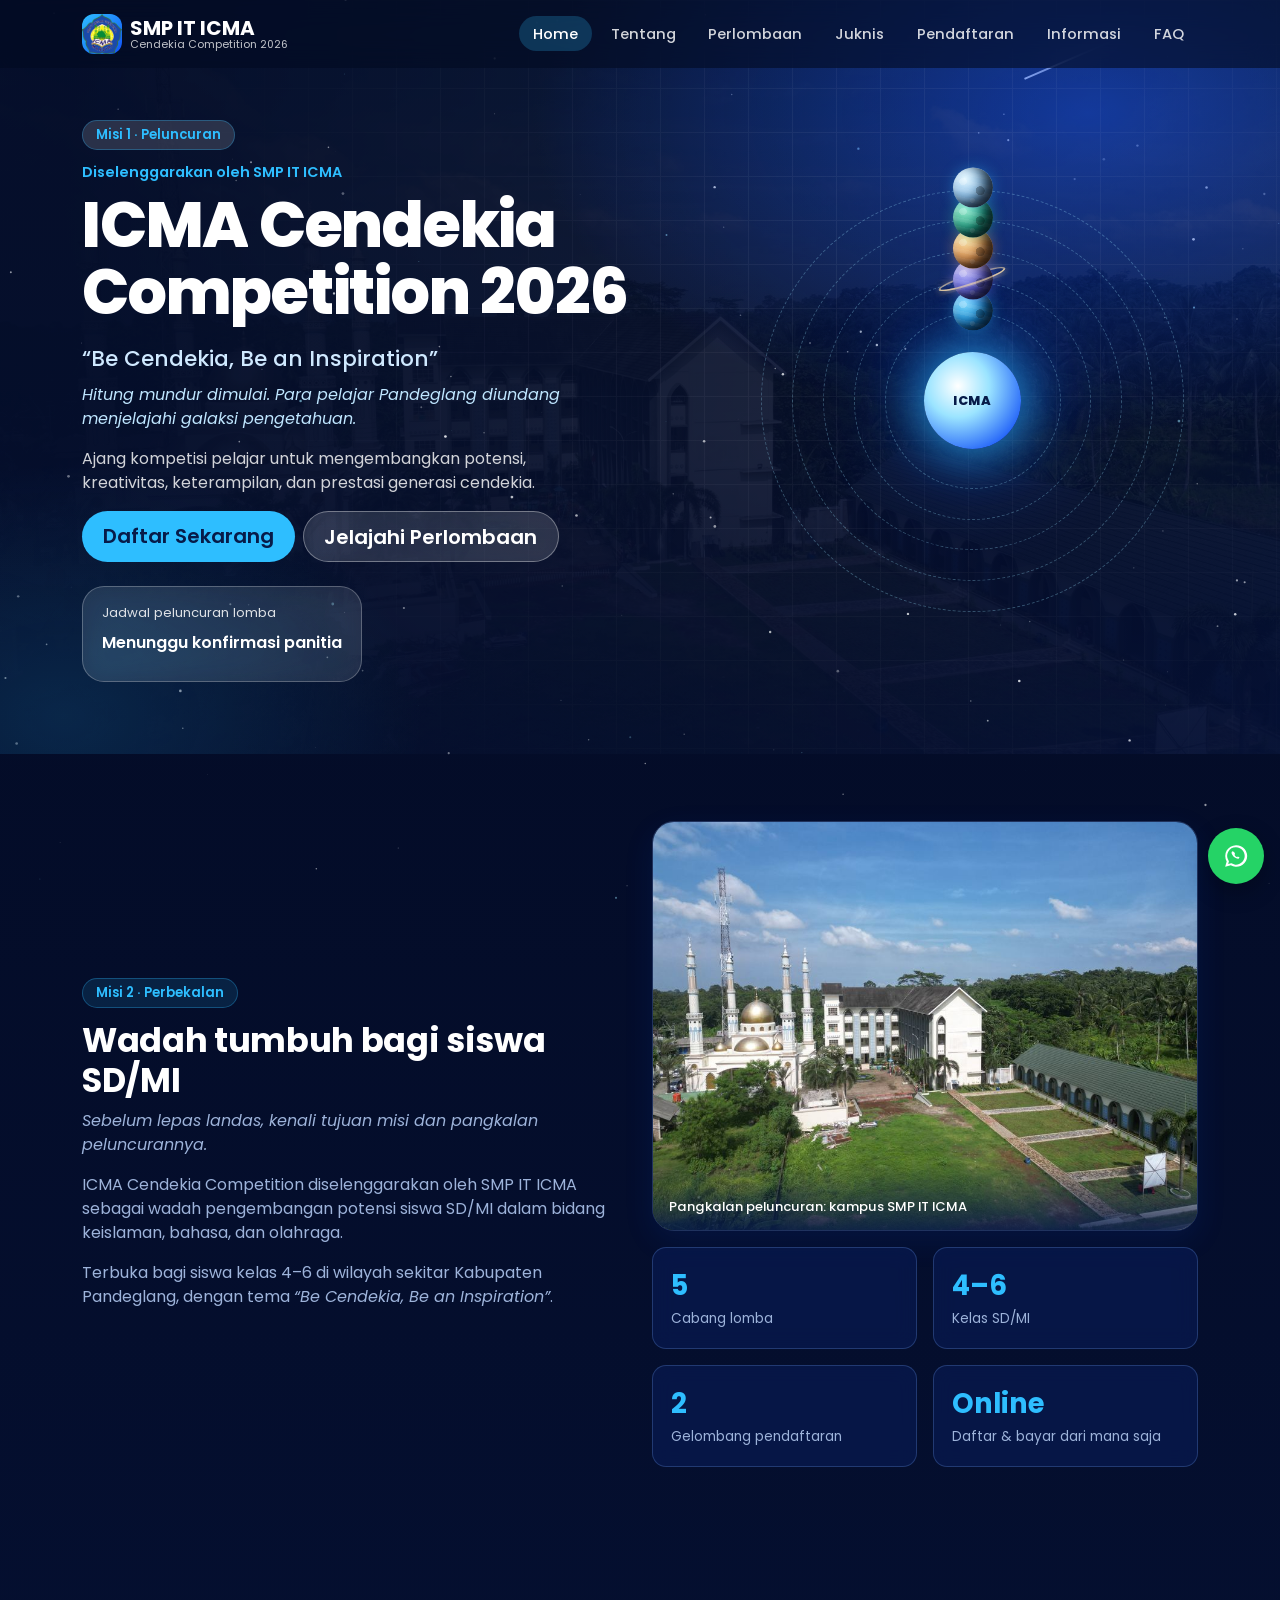
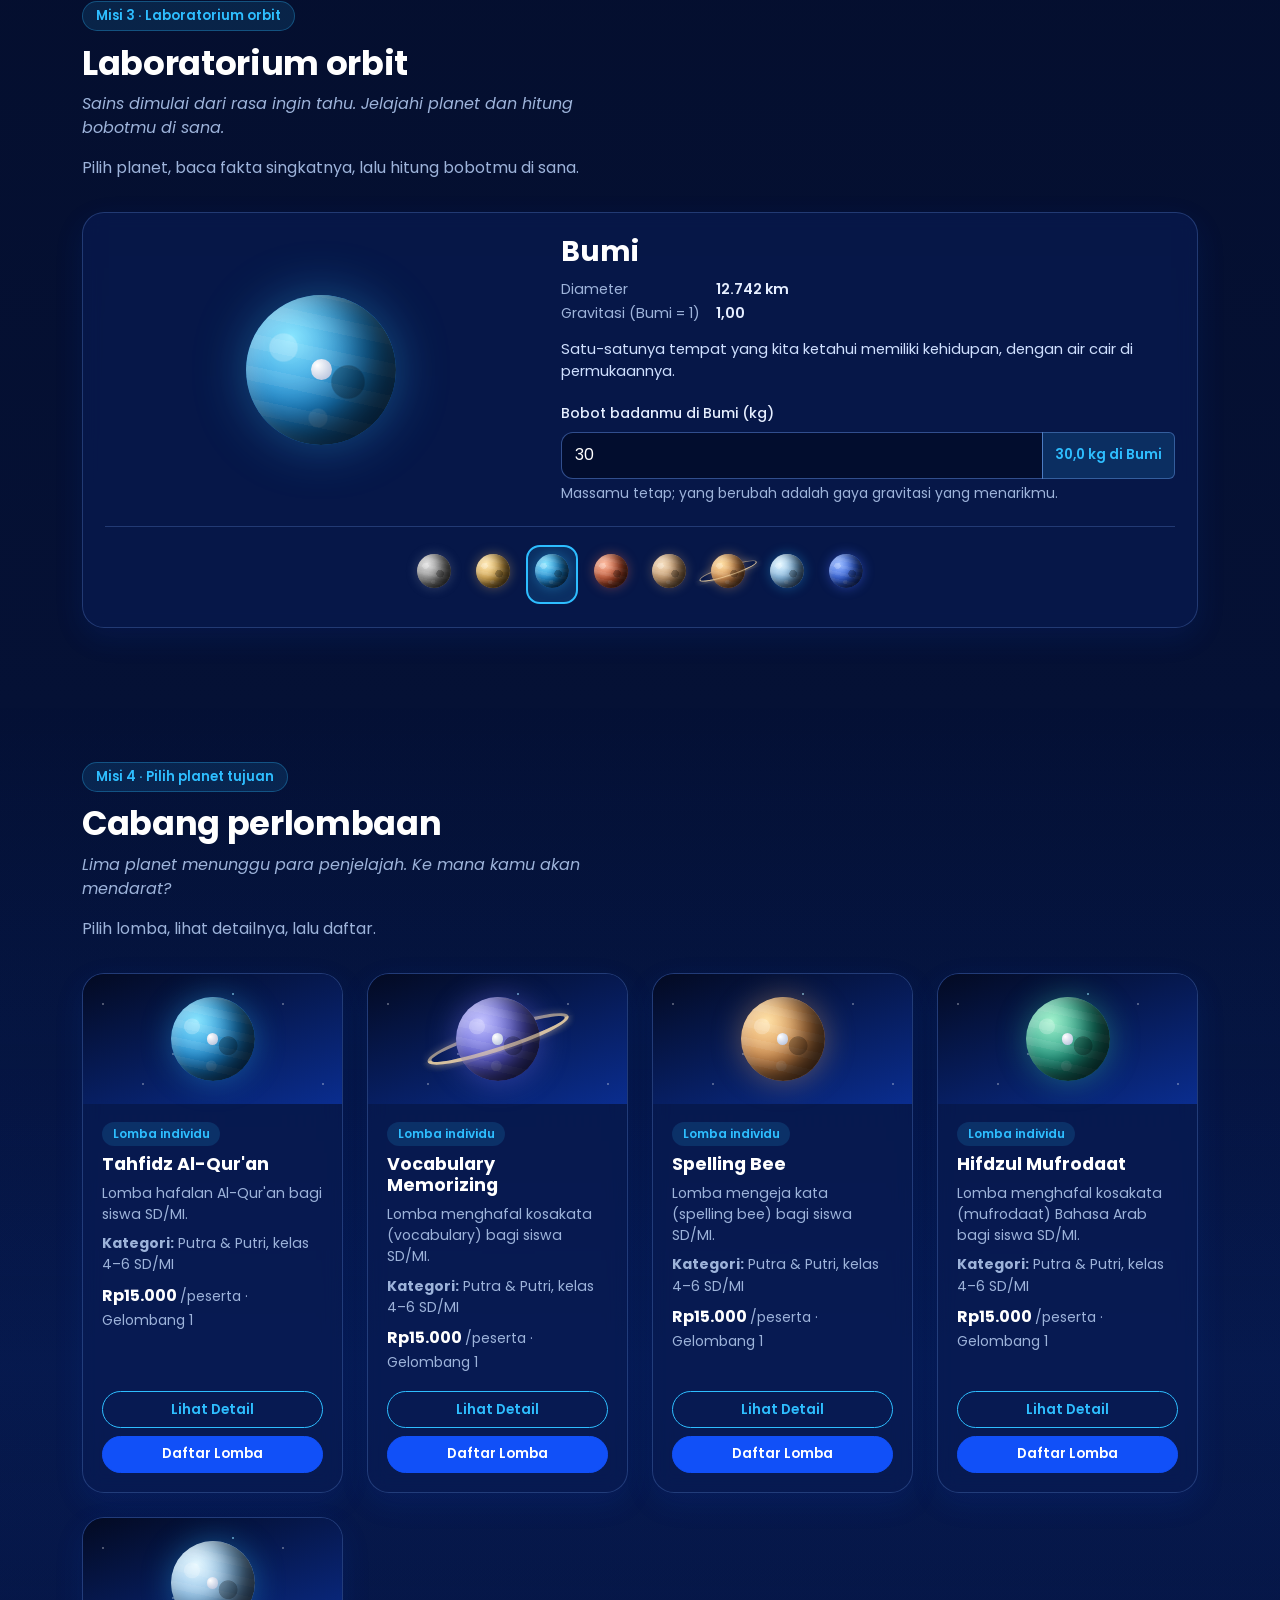
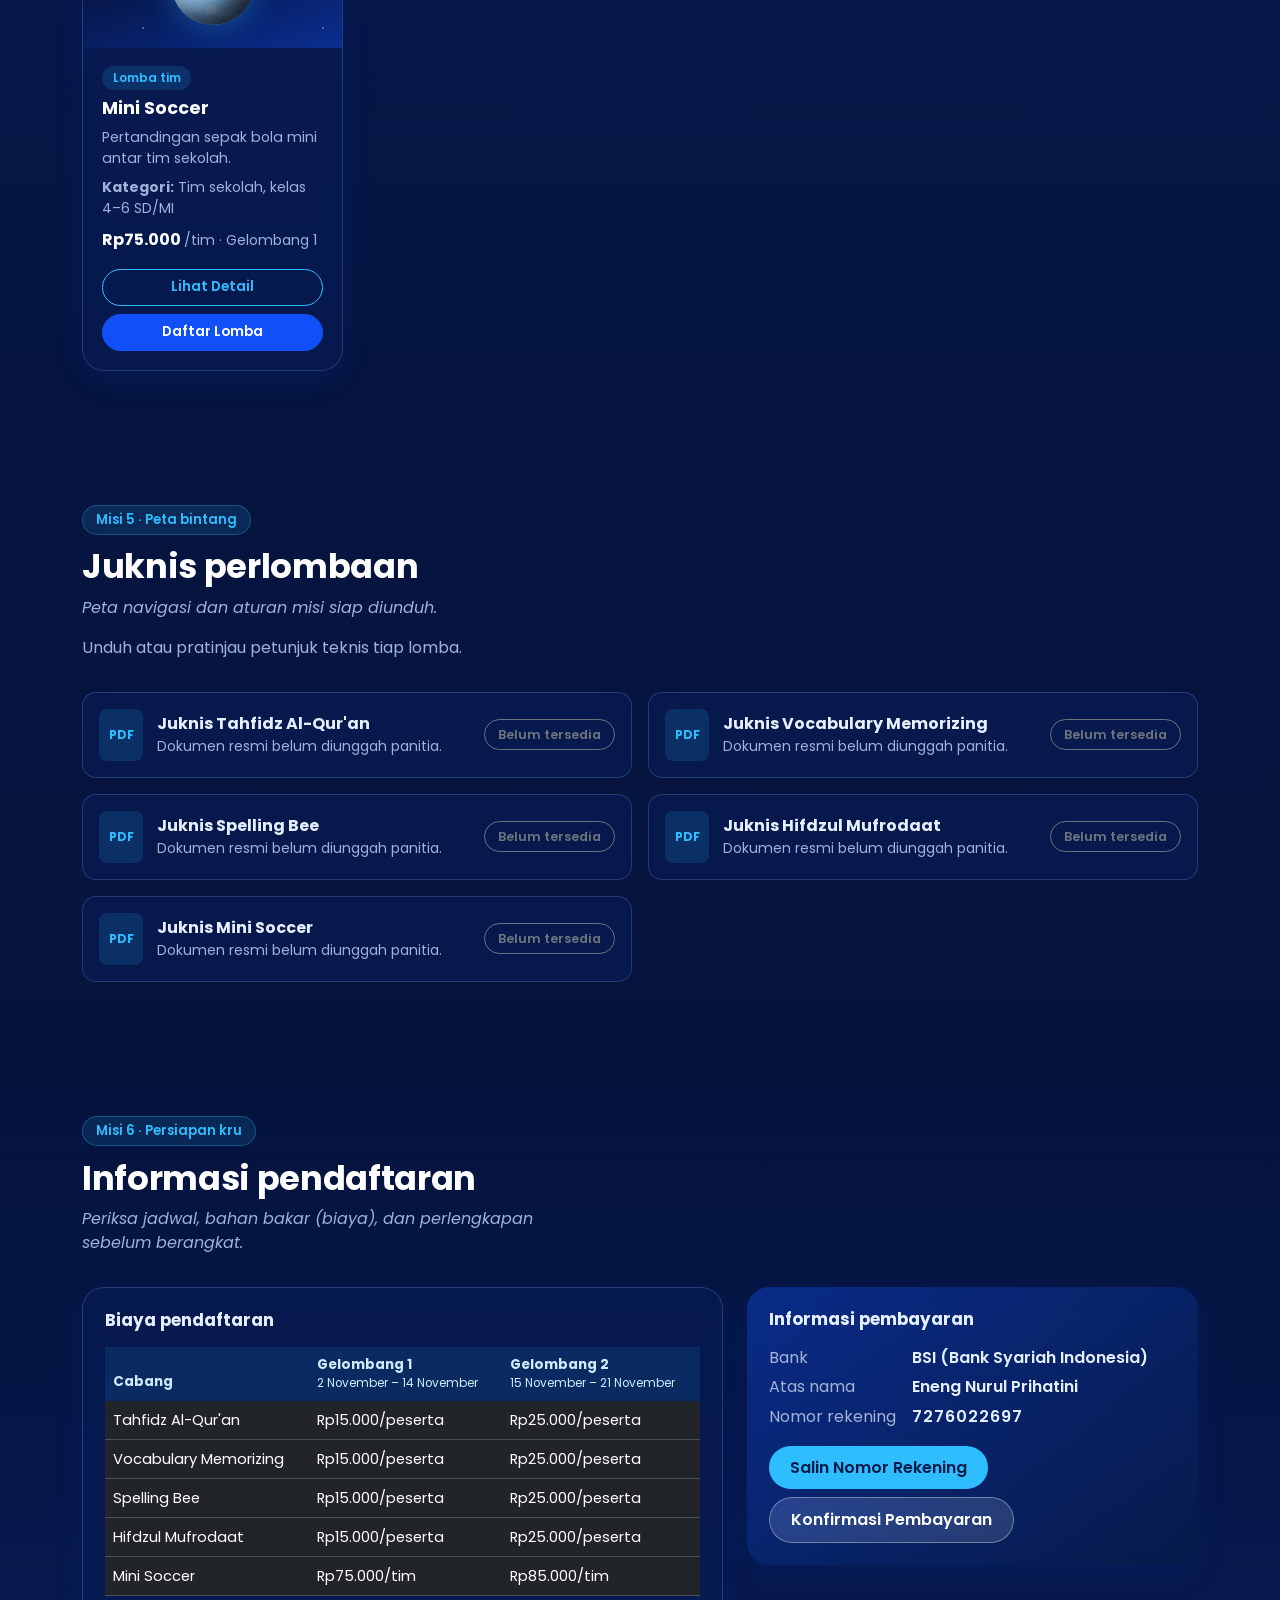
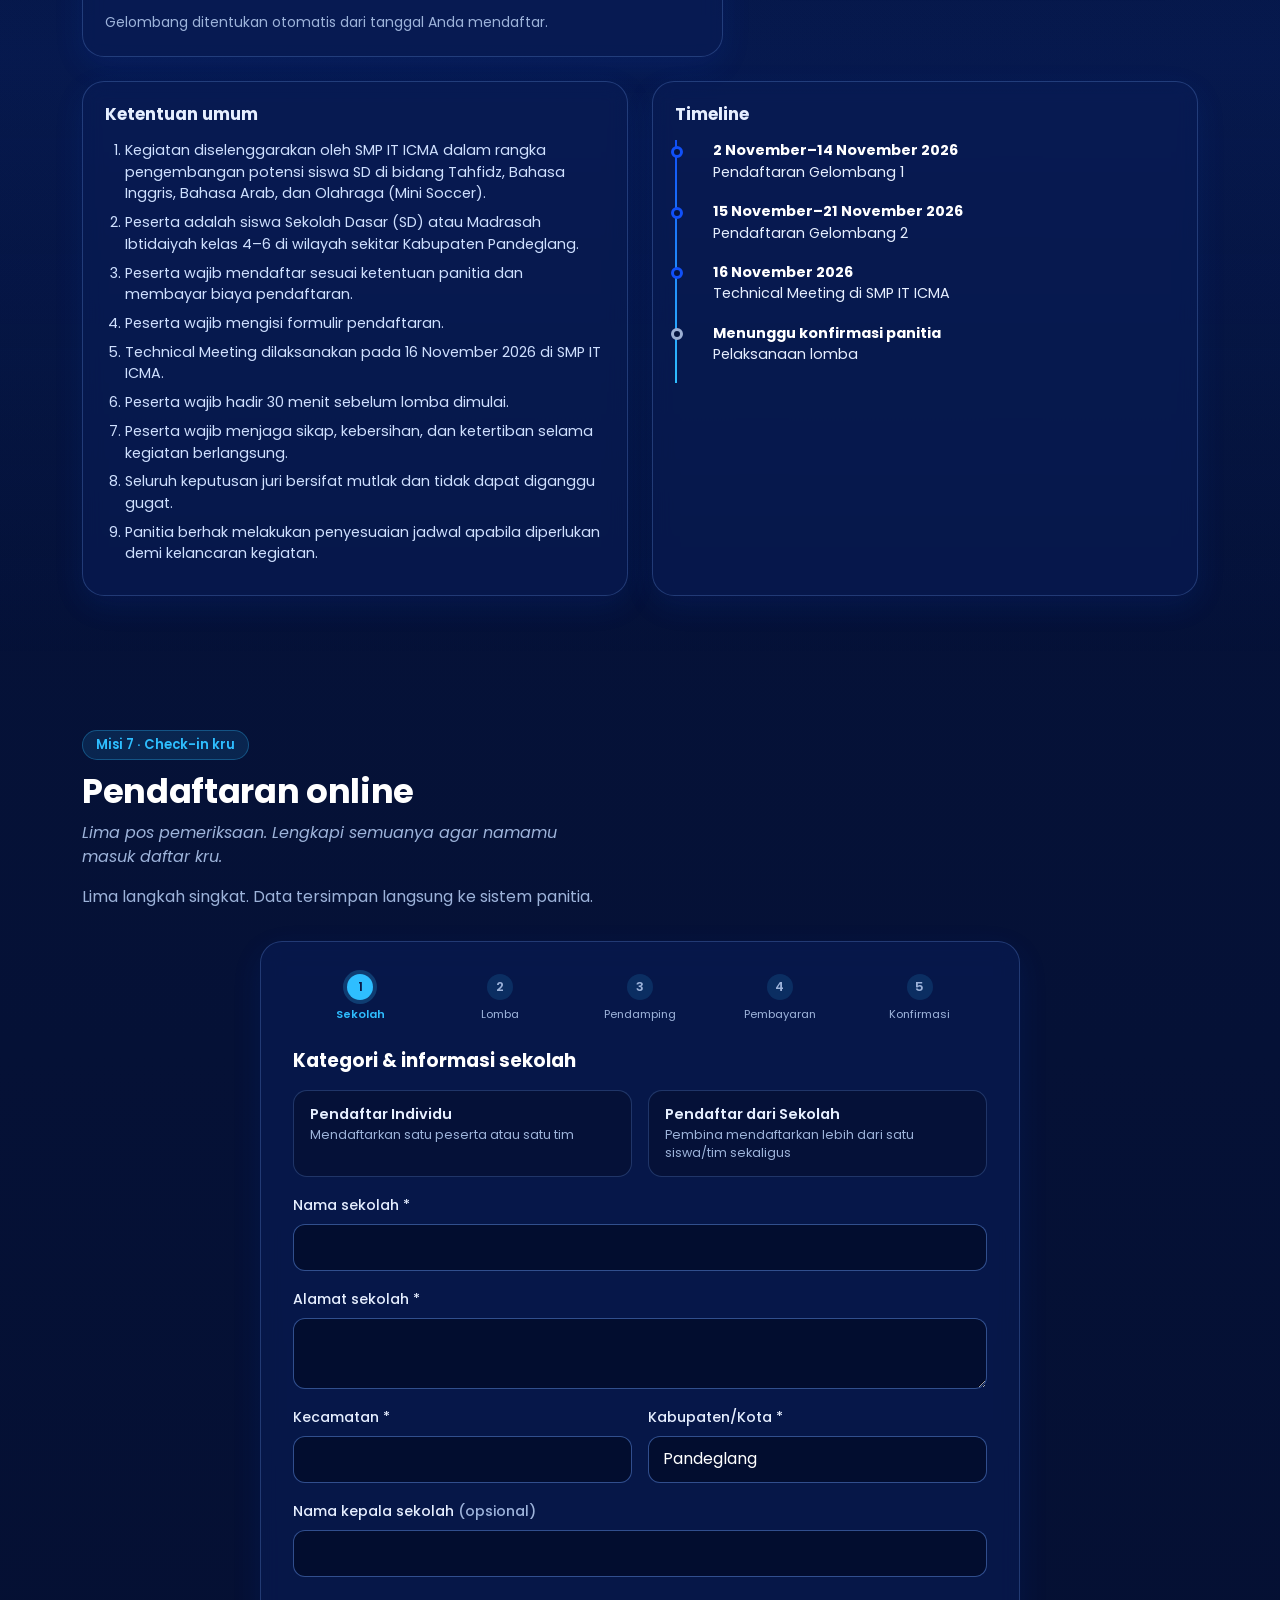
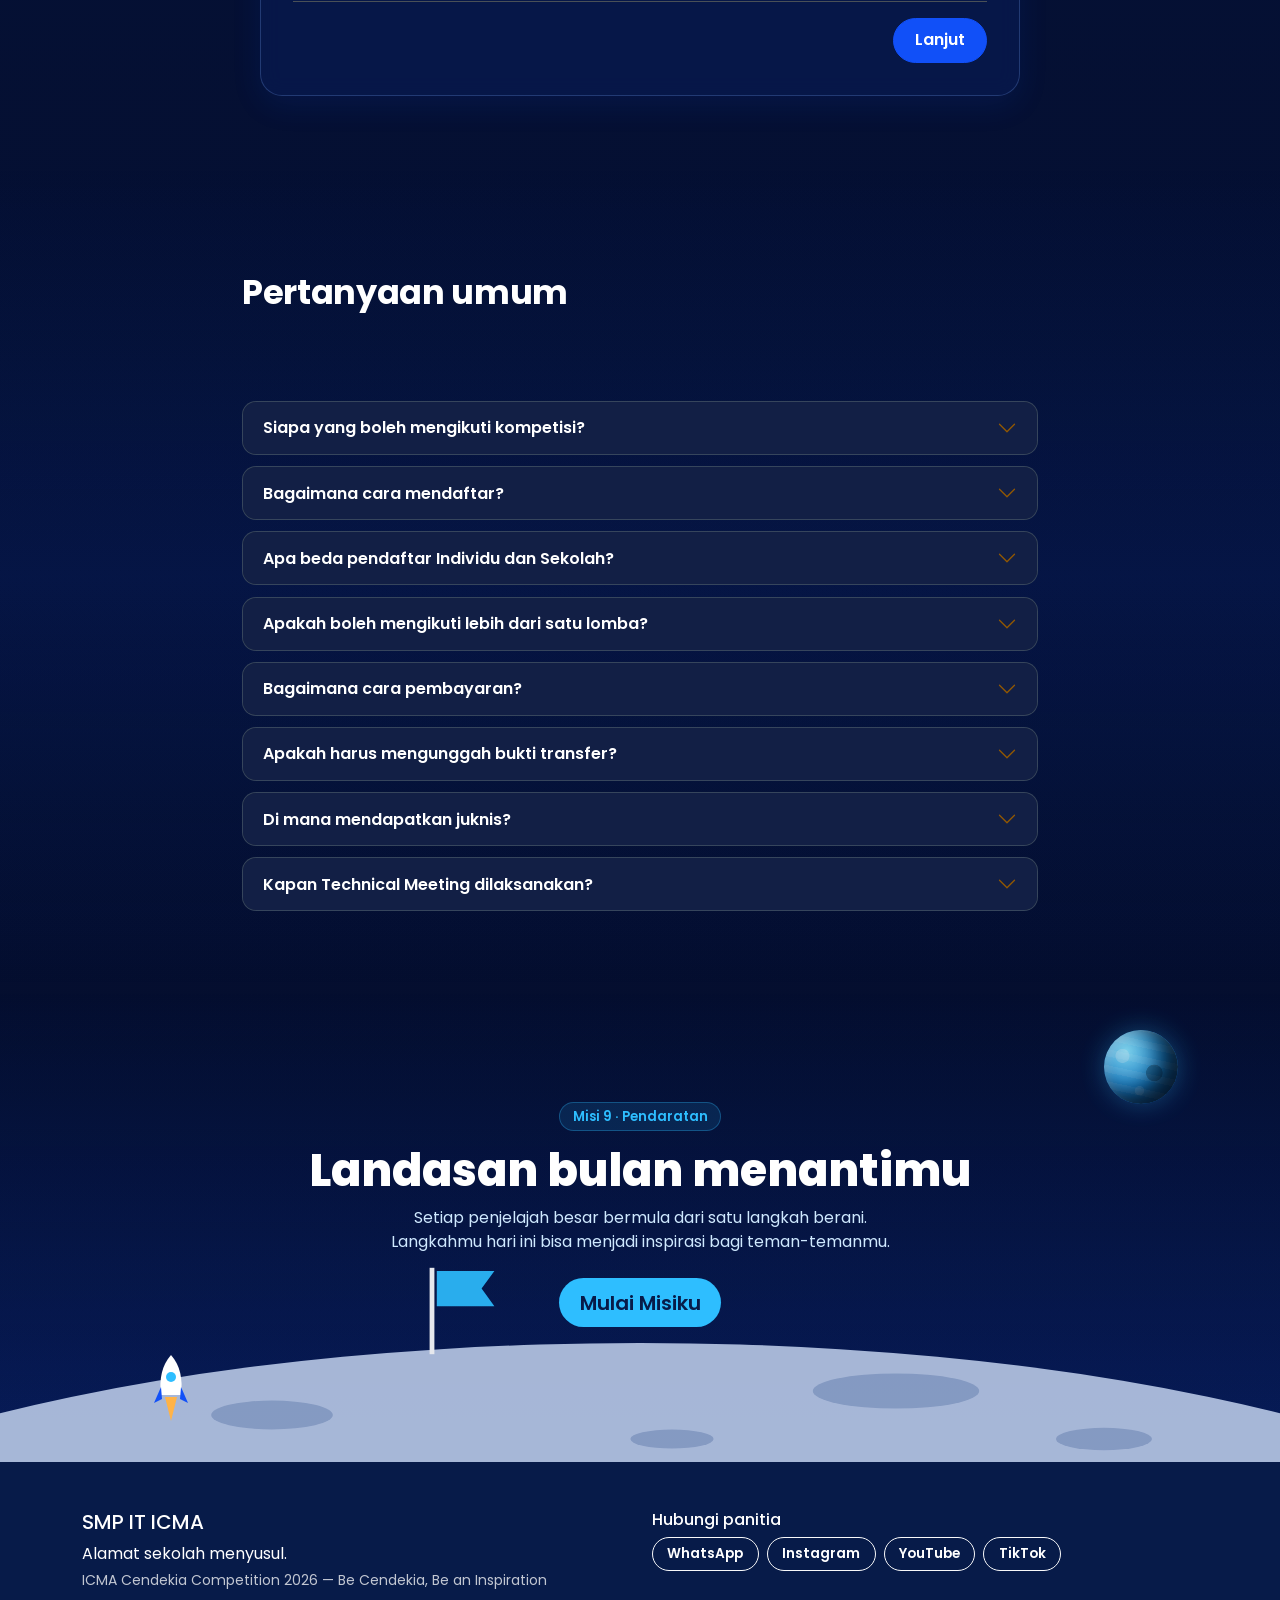
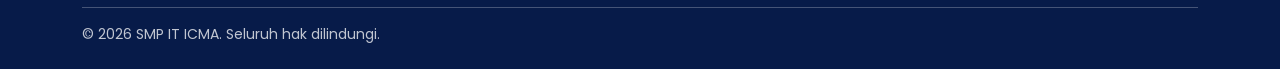
==== index.html @ 83d9887a "firs commit" ====
<!DOCTYPE html>
<html lang="id" data-bs-theme="dark">
<head>
<meta charset="utf-8">
<meta name="viewport" content="width=device-width, initial-scale=1">
<title>ICMA Cendekia Competition 2026 — SMP IT ICMA</title>
<meta name="description" content="Kompetisi pelajar SD/MI kelas 4–6 se-sekitar Kabupaten Pandeglang: Tahfidz, English, Bahasa Arab, dan Mini Soccer. Diselenggarakan SMP IT ICMA.">
<meta property="og:image" content="assets/campus-hero.jpg">
<meta name="theme-color" content="#030a22">
<link rel="icon" href="assets/logo.png">
<link rel="preconnect" href="https://fonts.googleapis.com">
<link rel="preconnect" href="https://fonts.gstatic.com" crossorigin>
<link href="https://fonts.googleapis.com/css2?family=Poppins:wght@400;500;600;700;800&display=swap" rel="stylesheet">
<link href="https://cdn.jsdelivr.net/npm/bootstrap@5.3.3/dist/css/bootstrap.min.css" rel="stylesheet">
<link href="https://cdn.jsdelivr.net/npm/aos@2.3.4/dist/aos.css" rel="stylesheet">
<link rel="preload" as="image" href="assets/campus-hero.jpg" fetchpriority="high">
<link href="style.css" rel="stylesheet">
</head>
<body data-bs-spy="scroll" data-bs-target="#mainNav" data-bs-offset="90" tabindex="-1">

<div id="loader" aria-hidden="true"><div class="loader-ring"></div><span>ICMA Cendekia</span></div>

<div id="progress" aria-hidden="true"></div>
<canvas id="fx" aria-hidden="true"></canvas>
<canvas id="burst" aria-hidden="true"></canvas>
<nav id="trail" aria-label="Alur perjalanan"></nav>

<nav class="navbar navbar-expand-lg fixed-top" id="mainNav">
  <div class="container">
    <a class="navbar-brand d-flex align-items-center gap-2" href="#home">
      <span class="brand-mark" id="brandLogo">I</span>
      <span class="brand-text"><strong>SMP IT ICMA</strong><small>Cendekia Competition 2026</small></span>
    </a>
    <button class="navbar-toggler" type="button" data-bs-toggle="collapse" data-bs-target="#navMenu" aria-controls="navMenu" aria-expanded="false" aria-label="Buka menu"><span class="navbar-toggler-icon"></span></button>
    <div class="collapse navbar-collapse" id="navMenu">
      <ul class="navbar-nav ms-auto align-items-lg-center gap-lg-1">
        <li class="nav-item"><a class="nav-link" href="#home">Home</a></li>
        <li class="nav-item"><a class="nav-link" href="#tentang">Tentang</a></li>
        <li class="nav-item"><a class="nav-link" href="#perlombaan">Perlombaan</a></li>
        <li class="nav-item"><a class="nav-link" href="#juknis">Juknis</a></li>
        <li class="nav-item"><a class="nav-link" href="#pendaftaran">Pendaftaran</a></li>
        <li class="nav-item"><a class="nav-link" href="#informasi">Informasi</a></li>
        <li class="nav-item"><a class="nav-link" href="#faq">FAQ</a></li>
      </ul>
    </div>
  </div>
</nav>

<main>
<!-- HERO -->
<section id="home" class="hero">
  <div class="hero-photo" aria-hidden="true"></div>
  <div class="hero-grid" aria-hidden="true"></div>
  <div class="container position-relative">
    <div class="row align-items-center gy-5">
      <div class="col-lg-7">
        <p class="hero-kicker">Diselenggarakan oleh SMP IT ICMA</p>
        <h1 class="hero-title">ICMA Cendekia<br>Competition 2026</h1>
        <p class="hero-tag">“Be Cendekia, Be an Inspiration”</p>
        <p class="hero-desc">Ajang kompetisi pelajar untuk mengembangkan potensi, kreativitas, keterampilan, dan prestasi generasi cendekia.</p>
        <div class="d-flex flex-wrap gap-2 mb-4">
          <a href="#pendaftaran" class="btn btn-cyan btn-lg">Daftar Sekarang</a>
          <a href="#perlombaan" class="btn btn-glass btn-lg">Jelajahi Perlombaan</a>
        </div>
        <div class="countdown-box" aria-live="off">
          <div class="cd-label" id="cdLabel">Hitung mundur peluncuran</div>
          <div class="cd-row" id="cdRow"></div>
          <div class="cd-sub" id="cdSub"></div>
        </div>
      </div>
      <div class="col-lg-5"><div class="orbit-wrap"><div class="orbit" id="orbit" role="group" aria-label="Orbit lima cabang lomba. Pilih sebuah planet untuk melihat detail lomba"></div></div></div>
    </div>
  </div>
</section>

<!-- TENTANG -->
<section id="tentang" class="section">
  <div class="container">
    <div class="row g-4 align-items-center">
      <div class="col-lg-6" data-aos="fade-up">
        <h2 class="section-title">Wadah tumbuh bagi siswa SD/MI</h2>
        <p class="lead-muted">ICMA Cendekia Competition diselenggarakan oleh SMP IT ICMA sebagai wadah pengembangan potensi siswa SD/MI dalam bidang keislaman, bahasa, dan olahraga.</p>
        <p class="lead-muted mb-0">Terbuka bagi siswa kelas 4–6 di wilayah sekitar Kabupaten Pandeglang, dengan tema <em>“Be Cendekia, Be an Inspiration”</em>.</p>
      </div>
      <div class="col-lg-6" data-aos="fade-up" data-aos-delay="100">
        <figure class="about-photo">
          <img src="assets/campus.jpg" alt="Foto udara kampus SMP IT ICMA: masjid berkubah emas dan gedung sekolah di tengah hijaunya alam" width="900" height="675" loading="lazy" decoding="async">
          <figcaption>Pangkalan peluncuran: kampus SMP IT ICMA</figcaption>
        </figure>
        <div class="row g-3">
          <div class="col-6"><div class="fact"><strong>5</strong><span>Cabang lomba</span></div></div>
          <div class="col-6"><div class="fact"><strong>4–6</strong><span>Kelas SD/MI</span></div></div>
          <div class="col-6"><div class="fact"><strong>2</strong><span>Gelombang pendaftaran</span></div></div>
          <div class="col-6"><div class="fact"><strong>Online</strong><span>Daftar &amp; bayar dari mana saja</span></div></div>
        </div>
      </div>
    </div>
  </div>
</section>

<!-- LAB ORBIT -->
<section id="lab" class="section">
  <div class="container">
    <div class="section-head" data-aos="fade-up"><h2 class="section-title">Laboratorium orbit</h2><p class="lead-muted">Pilih planet, baca fakta singkatnya, lalu hitung bobotmu di sana.</p></div>
    <div class="panel lab" data-aos="fade-up">
      <div class="row g-4 align-items-center">
        <div class="col-md-5 text-center"><div class="lab-stage" id="labStage" aria-hidden="true"></div></div>
        <div class="col-md-7" aria-live="polite">
          <h3 class="lab-name" id="labName"></h3>
          <dl class="lab-stats"><dt>Diameter</dt><dd id="labDia"></dd><dt>Gravitasi (Bumi = 1)</dt><dd id="labGrav"></dd></dl>
          <p class="lab-fact" id="labFact"></p>
          <label class="form-label" for="labKg">Bobot badanmu di Bumi (kg)</label>
          <div class="input-group"><input id="labKg" type="number" inputmode="decimal" min="1" max="200" value="30" class="form-control"><span class="input-group-text" id="labOut"></span></div>
          <div class="small text-muted mt-1">Massamu tetap; yang berubah adalah gaya gravitasi yang menarikmu.</div>
        </div>
      </div>
      <div class="lab-picker" id="labPick"></div>
    </div>
  </div>
</section>

<!-- PERLOMBAAN -->
<section id="perlombaan" class="section section-alt">
  <div class="container">
    <div class="section-head" data-aos="fade-up"><h2 class="section-title">Cabang perlombaan</h2><p class="lead-muted">Pilih lomba, lihat detailnya, lalu daftar.</p></div>
    <div class="row g-4" id="cardGrid"></div>
  </div>
</section>

<!-- JUKNIS -->
<section id="juknis" class="section">
  <div class="container">
    <div class="section-head" data-aos="fade-up"><h2 class="section-title">Juknis perlombaan</h2><p class="lead-muted">Unduh atau pratinjau petunjuk teknis tiap lomba.</p></div>
    <div class="row g-3" id="juknisList"></div>
  </div>
</section>

<!-- INFORMASI -->
<section id="informasi" class="section section-alt">
  <div class="container">
    <div class="section-head" data-aos="fade-up"><h2 class="section-title">Informasi pendaftaran</h2></div>
    <div class="row g-4">
      <div class="col-lg-7" data-aos="fade-up">
        <div class="panel">
          <h3 class="panel-title">Biaya pendaftaran</h3>
          <div class="table-responsive"><table class="table fee-table align-middle mb-0" id="feeTable"></table></div>
          <p class="small text-muted mt-3 mb-0">Gelombang ditentukan otomatis dari tanggal Anda mendaftar.</p>
        </div>
      </div>
      <div class="col-lg-5" data-aos="fade-up" data-aos-delay="100">
        <div class="panel panel-navy">
          <h3 class="panel-title">Informasi pembayaran</h3>
          <dl class="pay-list">
            <dt>Bank</dt><dd id="payBank"></dd>
            <dt>Atas nama</dt><dd id="payName"></dd>
            <dt>Nomor rekening</dt><dd class="acc" id="payNo"></dd>
          </dl>
          <div class="d-flex flex-wrap gap-2">
            <button type="button" class="btn btn-cyan" id="btnCopyAcc">Salin Nomor Rekening</button>
            <button type="button" class="btn btn-glass" id="btnConfirmPay">Konfirmasi Pembayaran</button>
          </div>
        </div>
      </div>
      <div class="col-lg-6" data-aos="fade-up">
        <div class="panel h-100">
          <h3 class="panel-title">Ketentuan umum</h3>
          <ol class="rules">
            <li>Kegiatan diselenggarakan oleh SMP IT ICMA dalam rangka pengembangan potensi siswa SD di bidang Tahfidz, Bahasa Inggris, Bahasa Arab, dan Olahraga (Mini Soccer).</li>
            <li>Peserta adalah siswa Sekolah Dasar (SD) atau Madrasah Ibtidaiyah kelas 4–6 di wilayah sekitar Kabupaten Pandeglang.</li>
            <li>Peserta wajib mendaftar sesuai ketentuan panitia dan membayar biaya pendaftaran.</li>
            <li>Peserta wajib mengisi formulir pendaftaran.</li>
            <li>Technical Meeting dilaksanakan pada 16 November 2026 di SMP IT ICMA.</li>
            <li>Peserta wajib hadir 30 menit sebelum lomba dimulai.</li>
            <li>Peserta wajib menjaga sikap, kebersihan, dan ketertiban selama kegiatan berlangsung.</li>
            <li>Seluruh keputusan juri bersifat mutlak dan tidak dapat diganggu gugat.</li>
            <li>Panitia berhak melakukan penyesuaian jadwal apabila diperlukan demi kelancaran kegiatan.</li>
          </ol>
        </div>
      </div>
      <div class="col-lg-6" data-aos="fade-up" data-aos-delay="100">
        <div class="panel h-100">
          <h3 class="panel-title">Timeline</h3>
          <ol class="timeline" id="timeline"></ol>
        </div>
      </div>
    </div>
  </div>
</section>

<!-- PENDAFTARAN -->
<section id="pendaftaran" class="section">
  <div class="container">
    <div class="section-head" data-aos="fade-up"><h2 class="section-title">Pendaftaran online</h2><p class="lead-muted">Lima langkah singkat. Data tersimpan langsung ke sistem panitia.</p></div>
    <div class="form-shell mx-auto" id="regShell">
      <ol class="stepper" id="stepper" aria-label="Langkah pendaftaran">
        <li>Sekolah</li><li>Lomba</li><li>Pendamping</li><li>Pembayaran</li><li>Konfirmasi</li>
      </ol>
      <div id="regAlert" role="alert" class="alert d-none"></div>
      <form id="regForm" novalidate autocomplete="off">
        <!-- STEP 1 -->
        <fieldset class="step" data-step="1">
          <legend>Kategori &amp; informasi sekolah</legend>
          <div class="row g-3 mb-3" role="radiogroup" aria-label="Kategori pendaftar">
            <div class="col-sm-6"><label class="pick"><input type="radio" name="kategori" value="Individu"><span>Pendaftar Individu<small>Mendaftarkan satu peserta atau satu tim</small></span></label></div>
            <div class="col-sm-6"><label class="pick"><input type="radio" name="kategori" value="Sekolah"><span>Pendaftar dari Sekolah<small>Pembina mendaftarkan lebih dari satu siswa/tim sekaligus</small></span></label></div>
          </div>
          <div class="row g-3">
            <div class="col-12"><label class="form-label" for="f_sekolah">Nama sekolah *</label><input class="form-control" id="f_sekolah" required maxlength="120"></div>
            <div class="col-12"><label class="form-label" for="f_alamat">Alamat sekolah *</label><textarea class="form-control" id="f_alamat" rows="2" required maxlength="300"></textarea></div>
            <div class="col-md-6"><label class="form-label" for="f_kec">Kecamatan *</label><input class="form-control" id="f_kec" required maxlength="80"></div>
            <div class="col-md-6"><label class="form-label" for="f_kab">Kabupaten/Kota *</label><input class="form-control" id="f_kab" required maxlength="80"></div>
            <div class="col-12"><label class="form-label" for="f_kepsek">Nama kepala sekolah <span class="text-muted">(opsional)</span></label><input class="form-control" id="f_kepsek" maxlength="100"></div>
          </div>
        </fieldset>
        <!-- STEP 2 -->
        <fieldset class="step" data-step="2" hidden>
          <legend id="step2Legend">Pilih cabang lomba</legend>
          <div id="entryBox" hidden class="mb-3"><div class="sum-title mt-0">Daftar peserta/tim yang sudah ditambahkan</div><div id="entryList" class="vstack gap-2"></div></div>
          <div class="row g-3 mb-3" id="cabangPick"></div>
          <div id="blockIndividual" hidden>
            <div class="row g-3">
              <div class="col-12"><label class="form-label" for="f_pnama">Nama lengkap peserta *</label><input class="form-control" id="f_pnama" maxlength="100"></div>
              <div class="col-md-6"><label class="form-label" for="f_pjk">Jenis kelamin *</label><select class="form-select" id="f_pjk"><option value="">Pilih…</option><option>Laki-laki</option><option>Perempuan</option></select></div>
              <div class="col-md-6"><label class="form-label" for="f_pkelas">Kelas *</label><select class="form-select" id="f_pkelas"><option value="">Pilih…</option><option>Kelas 4</option><option>Kelas 5</option><option>Kelas 6</option></select></div>
              <div class="col-12"><label class="form-label" for="f_pttl">Tempat dan tanggal lahir <span class="text-muted">(opsional)</span></label><input class="form-control" id="f_pttl" maxlength="100" placeholder="Contoh: Pandeglang, 12 Mei 2016"></div>
            </div>
          </div>
          <div id="blockTeam" hidden>
            <div class="row g-3">
              <div class="col-md-6"><label class="form-label" for="f_tnama">Nama tim *</label><input class="form-control" id="f_tnama" maxlength="80"></div>
              <div class="col-md-6"><label class="form-label" for="f_tsekolah">Nama sekolah *</label><input class="form-control" id="f_tsekolah" maxlength="120"></div>
              <div class="col-md-6"><label class="form-label" for="f_tpelatih">Nama pelatih/pendamping *</label><input class="form-control" id="f_tpelatih" maxlength="100"></div>
              <div class="col-md-6"><label class="form-label" for="f_twa">Nomor WhatsApp *</label><input class="form-control" id="f_twa" inputmode="tel" placeholder="08xxxxxxxxxx"></div>
            </div>
            <div class="d-flex justify-content-between align-items-center mt-4 mb-2"><h3 class="h6 mb-0">Daftar pemain</h3><span class="badge badge-soft" id="playerCount"></span></div>
            <div id="playerRows" class="vstack gap-2"></div>
            <button type="button" class="btn btn-outline-primary btn-sm mt-3" id="addPlayer">Tambah pemain</button>
            <div class="mt-4"><label class="form-label" for="f_ska">Surat keterangan aktif peserta didik/siswa * <span class="text-muted">(JPG, JPEG, PNG, atau PDF, maks. <span class="maxmb">2</span> MB)</span></label>
              <input class="form-control" type="file" id="f_ska" accept=".jpg,.jpeg,.png,.pdf,image/jpeg,image/png,application/pdf"><div class="small mt-1" id="skaInfo"></div></div>
          </div>
          <button type="button" class="btn btn-outline-primary mt-3" id="btnAddEntry" hidden>Tambahkan ke daftar</button>
        </fieldset>
        <!-- STEP 3 -->
        <fieldset class="step" data-step="3" hidden>
          <legend>Data pendamping</legend>
          <div class="row g-3">
            <div class="col-12"><label class="form-label" for="f_gnama">Nama guru pendamping *</label><input class="form-control" id="f_gnama" maxlength="100"></div>
            <div class="col-md-6"><label class="form-label" for="f_gwa">Nomor WhatsApp aktif *</label><input class="form-control" id="f_gwa" inputmode="tel" placeholder="08xxxxxxxxxx"></div>
            <div class="col-md-6"><label class="form-label" for="f_gemail">Email <span class="text-muted">(opsional)</span></label><input class="form-control" id="f_gemail" type="email" maxlength="120"></div>
          </div>
        </fieldset>
        <!-- STEP 4 -->
        <fieldset class="step" data-step="4" hidden>
          <legend>Pembayaran</legend>
          <div class="pay-summary mb-3">
            <div><span>Gelombang</span><strong id="payWave">–</strong></div>
            <div><span>Nominal</span><strong id="payAmount">–</strong></div>
          </div>
          <div id="payBreak" class="small mb-3"></div>
          <div class="panel panel-soft mb-3"><div class="small">Transfer ke <strong id="payBank2"></strong> a.n. <strong id="payName2"></strong></div><div class="acc fs-5" id="payNo2"></div></div>
          <div class="mb-3"><label class="form-label" for="f_bukti">Unggah bukti transfer * <span class="text-muted">(JPG, JPEG, PNG, atau PDF, maks. <span class="maxmb">2</span> MB)</span></label>
            <input class="form-control" type="file" id="f_bukti" accept=".jpg,.jpeg,.png,.pdf,image/jpeg,image/png,application/pdf"><div class="small mt-1" id="fileInfo"></div></div>
          <div class="form-check"><input class="form-check-input" type="checkbox" id="f_setuju"><label class="form-check-label" for="f_setuju">Saya menyatakan data yang diisi benar dan menyetujui data digunakan panitia untuk keperluan kompetisi ini. *</label></div>
        </fieldset>
        <!-- STEP 5 -->
        <fieldset class="step" data-step="5" hidden>
          <legend>Periksa &amp; kirim</legend>
          <div id="summary"></div>
        </fieldset>
        <div class="d-flex justify-content-between mt-4 pt-3 border-top">
          <button type="button" class="btn btn-outline-secondary" id="btnPrev">Kembali</button>
          <button type="button" class="btn btn-primary" id="btnNext">Lanjut</button>
          <button type="submit" class="btn btn-primary" id="btnSubmit" hidden>Kirim Pendaftaran</button>
        </div>
      </form>
      <div id="regDone" hidden class="text-center py-4">
        <div class="done-check" aria-hidden="true">✓</div>
        <h3 class="h4">Pendaftaran berhasil dikirim</h3>
        <p class="mb-1">Nomor registrasi Anda</p>
        <div class="reg-id" id="regId"></div>
        <p class="text-muted small mt-3 mb-3">Simpan nomor ini. Panitia akan memverifikasi pembayaran Anda.</p>
        <div class="card-notice mx-auto" role="note"><strong>Penting:</strong> kartu peserta <strong>wajib dibawa saat pelaksanaan perlombaan</strong>. Unduh atau cetak kartu (ukuran 9 × 11 cm) di bawah ini.</div>
        <div id="cardList" class="vstack gap-2 text-start my-3 mx-auto"></div>
        <div class="d-flex flex-wrap gap-2 justify-content-center mb-4">
          <button class="btn btn-cyan" id="dlCards" type="button">Download PDF Kartu</button>
          <button class="btn btn-glass" id="prCards" type="button">Cetak Kartu</button>
        </div>
        <div id="waGroups" class="mb-4"></div>
        <div class="d-flex flex-wrap gap-2 justify-content-center">
          <button class="btn btn-outline-primary" id="copyRegId" type="button">Salin nomor</button>
          <button class="btn btn-primary" id="waConfirm" type="button">Kabari panitia via WhatsApp</button>
          <button class="btn btn-outline-secondary" id="newReg" type="button">Daftar lagi</button>
        </div>
      </div>
    </div>
  </div>
</section>

<!-- FAQ -->
<section id="faq" class="section section-alt">
  <div class="container" style="max-width:820px">
    <div class="section-head" data-aos="fade-up"><h2 class="section-title">Pertanyaan umum</h2></div>
    <div class="accordion" id="faqAcc"></div>
  </div>
</section>

<!-- PENDARATAN: penutup cerita -->
<section id="puncak" class="summit">
  <span class="pw earth" style="--s:74px" aria-hidden="true"><span class="pl k-ocean"></span></span>
  <svg class="summit-art" viewBox="0 0 800 220" preserveAspectRatio="xMidYMax slice" aria-hidden="true">
    <ellipse cx="400" cy="345" rx="640" ry="200" fill="#b8c8e6"/>
    <ellipse cx="170" cy="190" rx="38" ry="9" fill="#93a8cf"/><ellipse cx="560" cy="175" rx="52" ry="11" fill="#93a8cf"/><ellipse cx="420" cy="205" rx="26" ry="6" fill="#93a8cf"/><ellipse cx="690" cy="205" rx="30" ry="7" fill="#93a8cf"/>
    <g class="flag"><path d="M270 98V152" stroke="#fff" stroke-width="3"/><path class="cloth" d="M273 100h36l-8 11 8 11h-36z" fill="#2EBEFF"/></g>
  </svg>
  <svg class="rocket" width="34" height="68" viewBox="0 0 34 68" aria-hidden="true"><path d="M17 0c9 10 12 24 10 40H7C5 24 8 10 17 0z" fill="#fff"/><circle cx="17" cy="22" r="5" fill="#2EBEFF"/><path d="M7 32L0 48l8-4zM27 32l7 16-8-4z" fill="#1150F8"/><path class="flame" d="M11 42h12l-6 24z" fill="#ffb347"/></svg>
  <div class="container position-relative text-center">
    <h2 class="summit-title">Landasan bulan menantimu</h2>
    <p class="summit-text">Setiap penjelajah besar bermula dari satu langkah berani. Langkahmu hari ini bisa menjadi inspirasi bagi teman-temanmu.</p>
    <a href="#pendaftaran" class="btn btn-cyan btn-lg">Mulai Misiku</a>
  </div>
</section>
</main>

<footer class="footer">
  <div class="container">
    <div class="row g-4">
      <div class="col-md-6"><h3 class="h5">SMP IT ICMA</h3><p class="mb-1" id="ftAddress"></p><p class="small opacity-75 mb-0">ICMA Cendekia Competition 2026 — Be Cendekia, Be an Inspiration</p></div>
      <div class="col-md-6"><h3 class="h6">Hubungi panitia</h3><div id="ftContact" class="d-flex flex-wrap gap-2"></div></div>
    </div>
    <hr class="opacity-25"><div class="small opacity-75">© 2026 SMP IT ICMA. Seluruh hak dilindungi.</div>
  </div>
</footer>

<a id="waFloat" class="wa-float" href="#" target="_blank" rel="noopener" aria-label="Chat WhatsApp panitia">
  <svg width="26" height="26" viewBox="0 0 24 24" fill="#fff" aria-hidden="true"><path d="M12 2a10 10 0 0 0-8.6 15L2 22l5.2-1.4A10 10 0 1 0 12 2zm0 2a8 8 0 1 1-4.2 14.8l-.4-.2-2.600.7.7-2.500-.3-.4A8 8 0 0 1 12 4zm-3 3.500c-.3 0-.6.300-.8.600-.4.600-.4 1.300.1 2.200.8 1.600 2.200 3 3.900 3.800 1 .5 1.800.6 2.400.2.4-.3.600-.8.500-1.100l-1.500-.8-.6.700c-1-.3-2-1.300-2.400-2.300l.6-.7-.8-1.600z"/></svg>
</a>

<!-- MODAL DETAIL -->
<div class="modal fade" id="detailModal" tabindex="-1" aria-labelledby="dmTitle" aria-hidden="true">
  <div class="modal-dialog modal-lg modal-dialog-scrollable modal-fullscreen-sm-down"><div class="modal-content">
    <div class="modal-header"><div><h2 class="modal-title h4" id="dmTitle"></h2><div class="small text-muted" id="dmCat"></div></div><button type="button" class="btn-close" data-bs-dismiss="modal" aria-label="Tutup"></button></div>
    <div class="modal-body" id="dmBody"></div>
    <div class="modal-footer"><a class="btn btn-outline-primary" id="dmJuknis" target="_blank" rel="noopener">Download Juknis PDF</a><button class="btn btn-primary" id="dmDaftar" type="button">Daftar Lomba</button></div>
  </div></div>
</div>

<div id="toastBox" class="toast-container position-fixed bottom-0 start-50 translate-middle-x p-3" style="z-index:2000"></div>
<div id="busy" hidden><div class="loader-ring"></div><span>Mengirim data…</span></div>

<script src="https://cdn.jsdelivr.net/npm/bootstrap@5.3.3/dist/js/bootstrap.bundle.min.js"></script>
<script src="https://cdn.jsdelivr.net/npm/aos@2.3.4/dist/aos.js"></script>
<script src="config.js"></script>
<script src="script.js"></script>
<script src="card.js"></script>
<script src="story.js"></script>
<script src="lab.js"></script>
</body>
</html>
---- style.css ----
/* style.css — ICMA Cendekia Competition 2026. Mobile-first. */
:root{
  --navy:#071B49; --blue:#1150F8; --cyan:#2EBEFF; --light:#EAF4FF; --white:#fff;
  --ink:#0d1b3d; --muted:#5b6b8c; --line:#d6e4f7;
  --r-lg:22px; --r-md:14px; --shadow:0 10px 30px rgba(17,80,248,.10);
}
html{scroll-behavior:smooth}
body{font-family:'Poppins',system-ui,sans-serif;color:var(--ink);background:#fff;-webkit-font-smoothing:antialiased}
section[id]{scroll-margin-top:72px}
a{color:var(--blue)}
:focus-visible{outline:3px solid var(--cyan);outline-offset:2px}
.btn{border-radius:999px;font-weight:600;padding:.6rem 1.3rem;transition:transform .18s,box-shadow .18s,background .18s}
.btn:active{transform:scale(.97)}
.btn-primary{background:var(--blue);border-color:var(--blue)} .btn-primary:hover{background:#0b3fd0;border-color:#0b3fd0;box-shadow:0 8px 20px rgba(17,80,248,.3)}
.btn-cyan{background:var(--cyan);color:var(--navy);border:0} .btn-cyan:hover{background:#6fd3ff;color:var(--navy);box-shadow:0 8px 24px rgba(46,190,255,.4);transform:translateY(-2px)}
.btn-glass{background:rgba(255,255,255,.12);color:#fff;border:1px solid rgba(255,255,255,.35);backdrop-filter:blur(8px)} .btn-glass:hover{background:rgba(255,255,255,.22);color:#fff;transform:translateY(-2px)}
.btn-outline-primary{border-color:var(--blue);color:var(--blue)} .btn-outline-primary:hover{background:var(--blue)}

/* loader */
#loader,#busy{position:fixed;inset:0;z-index:3000;display:flex;flex-direction:column;gap:14px;align-items:center;justify-content:center;background:var(--navy);color:#fff;font-weight:600;transition:opacity .5s,visibility .5s}
#busy{background:rgba(7,27,73,.78);backdrop-filter:blur(4px)} #busy[hidden]{display:none}
#loader.done{opacity:0;visibility:hidden}
.loader-ring{width:46px;height:46px;border-radius:50%;border:4px solid rgba(255,255,255,.2);border-top-color:var(--cyan);animation:spin 1s linear infinite}
@keyframes spin{to{transform:rotate(360deg)}}

/* navbar */
.navbar{background:rgba(7,27,73,.72);backdrop-filter:blur(14px);transition:background .3s,box-shadow .3s;padding:.55rem 0}
.navbar.scrolled{background:rgba(7,27,73,.96);box-shadow:0 6px 24px rgba(7,27,73,.25)}
.navbar-brand{color:#fff}.navbar-brand:hover{color:#fff}
.brand-mark{width:40px;height:40px;border-radius:12px;background:linear-gradient(135deg,var(--cyan),var(--blue));display:grid;place-items:center;font-weight:800;color:#fff;overflow:hidden}
.brand-mark img{width:100%;height:100%;object-fit:cover}
.brand-text{display:flex;flex-direction:column;line-height:1.1}.brand-text small{font-size:.68rem;opacity:.75}
.navbar .nav-link{color:rgba(255,255,255,.82);font-weight:500;font-size:.92rem;border-radius:999px;padding:.4rem .9rem!important}
.navbar .nav-link:hover,.navbar .nav-link.active{color:#fff;background:rgba(46,190,255,.22)}
.navbar-toggler{border-color:rgba(255,255,255,.4)} .navbar-toggler-icon{filter:invert(1)}
@media(max-width:991px){#navMenu{padding:.8rem 0}}

/* hero — the memorable element: glass countdown */
.hero{position:relative;overflow:hidden;color:#fff;padding:7.5rem 0 4.5rem;background:radial-gradient(1000px 500px at 85% 10%,rgba(46,190,255,.35),transparent 60%),linear-gradient(145deg,var(--navy) 10%,#0a2d8f 55%,var(--blue))}
.hero-grid{position:absolute;inset:0;opacity:.12;background-image:linear-gradient(#fff 1px,transparent 1px),linear-gradient(90deg,#fff 1px,transparent 1px);background-size:44px 44px;mask-image:radial-gradient(circle at 70% 30%,#000,transparent 70%);-webkit-mask-image:radial-gradient(circle at 70% 30%,#000,transparent 70%)}
.hero-kicker{color:var(--cyan);font-weight:600;font-size:.9rem;margin-bottom:.5rem}
.hero-title{font-weight:800;font-size:clamp(2.1rem,6.5vw,3.9rem);line-height:1.08;letter-spacing:-.02em}
.hero-tag{font-size:clamp(1.05rem,2.6vw,1.35rem);font-weight:500;color:#cfe9ff;margin:1rem 0 .5rem}
.hero-desc{max-width:520px;color:rgba(255,255,255,.82)}
.hero-art{width:100%;max-width:430px;margin-left:auto;display:block}
.float{animation:float 6s ease-in-out infinite}.d2{animation-delay:-2s}.d3{animation-delay:-4s}
@keyframes float{50%{transform:translateY(-10px)}}
.countdown-box{display:inline-block;max-width:100%;padding:1rem 1.2rem;border-radius:var(--r-lg);background:rgba(255,255,255,.1);border:1px solid rgba(255,255,255,.25);backdrop-filter:blur(14px)}
.cd-label{font-size:.82rem;opacity:.85;margin-bottom:.5rem}
.cd-row{display:flex;gap:.6rem}
.cd-cell{min-width:62px;text-align:center;background:rgba(7,27,73,.45);border-radius:12px;padding:.5rem .3rem}
.cd-cell b{display:block;font-size:1.6rem;font-weight:700;font-variant-numeric:tabular-nums;line-height:1.1}
.cd-cell small{font-size:.68rem;opacity:.75}
.cd-pending{font-weight:600;color:#fff}
.cd-sub{font-size:.8rem;color:#bfe6ff;margin-top:.6rem}
@media(max-width:400px){.cd-cell{min-width:54px}.cd-cell b{font-size:1.3rem}}

/* sections */
.section{padding:4.2rem 0}.section-alt{background:var(--light)}
.section-head{margin-bottom:2rem;max-width:620px}
.section-title{font-weight:700;font-size:clamp(1.55rem,4vw,2.1rem);color:var(--navy);letter-spacing:-.01em}
.lead-muted{color:var(--muted)}
.fact{background:#fff;border:1px solid var(--line);border-radius:var(--r-md);padding:1.1rem;height:100%}
.fact strong{display:block;font-size:1.7rem;color:var(--blue);font-weight:700}.fact span{color:var(--muted);font-size:.85rem}

/* competition cards */
.comp-card{height:100%;display:flex;flex-direction:column;background:#fff;border:1px solid var(--line);border-radius:var(--r-lg);overflow:hidden;box-shadow:var(--shadow);transition:transform .25s,box-shadow .25s;cursor:pointer}
.comp-card:hover,.comp-card:focus-within{transform:translateY(-6px);box-shadow:0 18px 40px rgba(17,80,248,.18)}
.comp-art{height:130px;display:grid;place-items:center;background:linear-gradient(135deg,var(--navy),var(--blue));position:relative}
.comp-art svg{width:64px;height:64px}
.comp-art::after{content:"";position:absolute;inset:auto -20px -40px auto;width:120px;height:120px;border-radius:50%;background:rgba(46,190,255,.25)}
.comp-body{padding:1.1rem 1.2rem 1.2rem;display:flex;flex-direction:column;gap:.5rem;flex:1}
.comp-body h3{font-size:1.1rem;font-weight:700;margin:0;color:var(--navy)}
.comp-body p{font-size:.88rem;color:var(--muted);margin:0}
.chip{display:inline-block;font-size:.75rem;font-weight:600;padding:.2rem .65rem;border-radius:999px;background:var(--light);color:var(--blue)}
.price{font-weight:700;color:var(--navy)}.price small{font-weight:400;color:var(--muted)}
.comp-actions{margin-top:auto;display:flex;gap:.5rem;flex-wrap:wrap;padding-top:.6rem}
.comp-actions .btn{flex:1;padding:.45rem .6rem;font-size:.85rem;white-space:nowrap}

/* juknis */
.juknis-item{display:flex;gap:.9rem;align-items:center;background:#fff;border:1px solid var(--line);border-radius:var(--r-md);padding:1rem;height:100%}
.pdf-ico{flex:none;width:44px;height:52px;border-radius:8px;background:var(--light);color:var(--blue);display:grid;place-items:center;font-weight:700;font-size:.75rem}
.juknis-item .btn{padding:.3rem .8rem;font-size:.8rem}

/* panels */
.panel{background:#fff;border:1px solid var(--line);border-radius:var(--r-lg);padding:1.4rem;box-shadow:var(--shadow)}
.panel-navy{background:linear-gradient(145deg,var(--navy),#0c2f93);color:#fff;border:0}
.panel-soft{background:var(--light);box-shadow:none}
.panel-title{font-size:1.05rem;font-weight:700;margin-bottom:1rem}
.fee-table th{background:var(--light);color:var(--navy);font-size:.85rem;border:0}
.fee-table td{font-size:.92rem}
.fee-table tr.active-wave td,.fee-table th.active-wave{color:var(--blue);font-weight:700}
.pay-list{display:grid;grid-template-columns:auto 1fr;gap:.35rem 1rem;margin-bottom:1.1rem}
.pay-list dt{font-weight:400;opacity:.7}.pay-list dd{margin:0;font-weight:600}
.acc{font-weight:700;letter-spacing:.06em;font-variant-numeric:tabular-nums}
.rules{padding-left:1.2rem;margin:0;font-size:.9rem;color:#2a3a5e}.rules li{margin-bottom:.45rem}
.timeline{list-style:none;margin:0;padding:0 0 0 1.2rem;border-left:2px solid var(--line)}
.timeline li{position:relative;padding:0 0 1.1rem 1rem;font-size:.9rem}
.timeline li::before{content:"";position:absolute;left:-1.62rem;top:.35rem;width:12px;height:12px;border-radius:50%;background:#fff;border:3px solid var(--blue)}
.timeline li.tbd::before{border-color:#9db0d4}.timeline b{display:block;color:var(--navy)}
.timeline li.now::before{background:var(--cyan);border-color:var(--blue)}

/* form */
.form-shell{max-width:760px;background:#fff;border:1px solid var(--line);border-radius:var(--r-lg);padding:1.2rem;box-shadow:var(--shadow)}
@media(min-width:768px){.form-shell{padding:2rem}}
.stepper{list-style:none;display:flex;gap:.3rem;margin:0 0 1.5rem;padding:0;counter-reset:s}
.stepper li{flex:1;text-align:center;font-size:.7rem;color:var(--muted);counter-increment:s;position:relative;padding-top:2rem}
.stepper li::before{content:counter(s);position:absolute;top:0;left:50%;transform:translateX(-50%);width:26px;height:26px;border-radius:50%;background:var(--light);color:var(--muted);display:grid;place-items:center;font-weight:600;font-size:.8rem;transition:.25s}
.stepper li.active{color:var(--blue);font-weight:600}.stepper li.active::before{background:var(--blue);color:#fff;box-shadow:0 0 0 4px rgba(17,80,248,.15)}
.stepper li.done::before{background:var(--cyan);color:var(--navy);content:"✓"}
@media(max-width:480px){.stepper li{font-size:0}.stepper li::before{font-size:.8rem}}
fieldset.step{border:0;padding:0;margin:0;min-width:0;animation:stepIn .3s ease}
@keyframes stepIn{from{opacity:0;transform:translateX(12px)}}
legend{font-size:1.15rem;font-weight:700;color:var(--navy);margin-bottom:1rem;float:none;width:auto}
.form-label{font-weight:500;font-size:.88rem}
.form-control,.form-select{border-radius:12px;padding:.65rem .85rem;border-color:#c5d6ee;font-size:16px}
.form-control:focus,.form-select:focus{border-color:var(--blue);box-shadow:0 0 0 .2rem rgba(17,80,248,.14)}
.is-invalid~.invalid-msg,.invalid-msg{display:block}
.err{color:#c62839;font-size:.78rem;margin-top:.25rem}
.pick{display:block;cursor:pointer;height:100%}
.pick input{position:absolute;opacity:0}
.pick span{display:block;height:100%;padding:.8rem 1rem;border:1.5px solid var(--line);border-radius:var(--r-md);transition:.2s;font-weight:600;font-size:.9rem}
.pick small{display:block;font-weight:400;color:var(--muted)}
.pick input:checked+span{border-color:var(--blue);background:var(--light);box-shadow:0 0 0 3px rgba(17,80,248,.14)}
.pick input:focus-visible+span{outline:3px solid var(--cyan)}
.player-row{display:grid;grid-template-columns:1fr 110px 40px;gap:.5rem;align-items:start}
@media(max-width:420px){.player-row{grid-template-columns:1fr 92px 36px}}
.badge-soft{background:var(--light);color:var(--blue);font-weight:600}
.pay-summary{display:grid;grid-template-columns:1fr 1fr;gap:.7rem}
.pay-summary div{background:var(--light);border-radius:var(--r-md);padding:.8rem 1rem}
.pay-summary span{display:block;font-size:.78rem;color:var(--muted)}.pay-summary strong{font-size:1.15rem;color:var(--navy)}
.sum-grid{display:grid;gap:.4rem .8rem;grid-template-columns:130px 1fr;font-size:.9rem}
.sum-grid dt{color:var(--muted);font-weight:400}.sum-grid dd{margin:0;font-weight:500;word-break:break-word}
.sum-title{font-size:.95rem;font-weight:700;color:var(--blue);margin:1rem 0 .4rem}
.done-check{width:72px;height:72px;border-radius:50%;margin:0 auto 1rem;display:grid;place-items:center;background:var(--cyan);color:var(--navy);font-size:2rem;font-weight:700;animation:pop .5s cubic-bezier(.2,1.6,.4,1)}
@keyframes pop{from{transform:scale(0)}}
.reg-id{display:inline-block;font-size:1.4rem;font-weight:700;letter-spacing:.05em;color:var(--blue);background:var(--light);padding:.5rem 1.2rem;border-radius:var(--r-md)}

/* faq, footer, floating */
.accordion-item{border:1px solid var(--line)!important;border-radius:var(--r-md)!important;margin-bottom:.7rem;overflow:hidden}
.accordion-button{font-weight:600;color:var(--navy)}.accordion-button:not(.collapsed){background:#fff;color:var(--blue);box-shadow:none}
.footer{background:var(--navy);color:#fff;padding:3rem 0 1.5rem}.footer a{color:#fff}
.footer .btn{padding:.35rem .9rem;font-size:.85rem}
.wa-float{position:fixed;right:16px;bottom:16px;width:56px;height:56px;border-radius:50%;background:#25D366;display:grid;place-items:center;box-shadow:0 8px 22px rgba(0,0,0,.28);z-index:1500;transition:transform .2s}
.wa-float:hover{transform:scale(1.08)}
.modal-content{border:0;border-radius:var(--r-lg)}
.detail-sec{margin-bottom:1.1rem}.detail-sec h3{font-size:.95rem;font-weight:700;color:var(--blue);margin-bottom:.3rem}
.detail-sec ul{padding-left:1.1rem;margin:0}.placeholder-note{color:var(--muted);font-style:italic}

@media (prefers-reduced-motion:reduce){*,*::before,*::after{animation:none!important;transition:none!important}html{scroll-behavior:auto}}

/* ===== Tema cerita: Perjalanan Menuju Puncak Cendekia ===== */
#fx{position:fixed;inset:0;width:100%;height:100%;pointer-events:none;z-index:5}
#progress{position:fixed;top:0;left:0;right:0;height:3px;z-index:1100;background:linear-gradient(90deg,var(--cyan),#fff);transform-origin:0 50%;transform:scaleX(0)}
.chapter{display:inline-block;font-weight:600;font-size:.82rem;color:var(--blue);background:var(--light);padding:.25rem .8rem;border-radius:999px;margin-bottom:.8rem;opacity:0;transform:translateY(8px);transition:.6s}
.hero .chapter{background:rgba(255,255,255,.14);color:var(--cyan)}
.chapter.in{opacity:1;transform:none}
.section-alt .chapter{background:#fff}
.story{font-style:italic;color:var(--muted);max-width:520px;opacity:0;transform:translateY(10px);transition:.8s .15s}
.story.in{opacity:1;transform:none}
.hero .story{color:#bfe6ff;margin-bottom:1rem}

/* judul hero kata demi kata */
.hero-title .w{display:inline-block;overflow:hidden;vertical-align:bottom}
.hero-title .w>span{display:inline-block;transform:translateY(110%)}
body.ready .hero-title .w>span{transform:none;transition:transform .8s cubic-bezier(.2,.8,.2,1);transition-delay:calc(var(--i)*.14s)}
.hero-tag,.hero-desc,.hero .btn,.countdown-box,.hero .story{opacity:0}
body.ready .hero-tag,body.ready .hero-desc,body.ready .hero .btn,body.ready .countdown-box,body.ready .hero .story{opacity:1;transition:opacity .9s 1s}
.hero .chapter{opacity:1;transform:none}
.hero-art{filter:drop-shadow(0 20px 40px rgba(46,190,255,.25))}
.hero::after{content:"";position:absolute;left:0;right:0;bottom:0;height:90px;background:linear-gradient(to bottom,transparent,#fff);opacity:.0}

/* jejak perjalanan (desktop) */
#trail{position:fixed;right:22px;top:50%;height:min(52vh,420px);transform:translateY(-50%);width:14px;z-index:1000;opacity:0;pointer-events:none;transition:opacity .4s}
#trail.show{opacity:1;pointer-events:auto}
#trail .line,#trail .fill{position:absolute;left:6px;top:0;bottom:0;width:2px;background:rgba(17,80,248,.2);border-radius:2px}
#trail .fill{background:linear-gradient(var(--blue),var(--cyan));transform-origin:top;transform:scaleY(0)}
#trail .star{position:absolute;left:0;width:14px;height:14px;margin-top:-7px;background:var(--cyan);clip-path:polygon(50% 0,62% 36%,100% 38%,70% 60%,80% 100%,50% 76%,20% 100%,30% 60%,0 38%,38% 36%);filter:drop-shadow(0 0 6px var(--cyan));z-index:2}
#trail a{position:absolute;left:3px;width:8px;height:8px;margin-top:-4px;border-radius:50%;background:#fff;border:2px solid #9db6e8;transition:.3s}
#trail a.past{border-color:var(--blue);background:var(--blue)}
#trail a.on{border-color:var(--cyan);background:var(--cyan);transform:scale(1.5)}
#trail a span{position:absolute;right:20px;top:50%;transform:translateY(-50%);white-space:nowrap;font-size:.75rem;font-weight:600;background:var(--navy);color:#fff;padding:.2rem .6rem;border-radius:8px;opacity:0;pointer-events:none;transition:.2s}
#trail a:hover span,#trail a:focus-visible span,#trail a.on span{opacity:1}
@media(max-width:991px){#trail{display:none}}

/* kartu & timeline bergerak */
.comp-card{transition:transform .25s ease-out,box-shadow .25s;will-change:transform}
.comp-art svg{transition:transform .5s cubic-bezier(.3,1.6,.5,1)}
.comp-card:hover .comp-art svg{transform:scale(1.18) rotate(-6deg)}
.timeline{border-left-color:transparent;position:relative}
.timeline::before{content:"";position:absolute;left:-2px;top:0;bottom:0;width:2px;background:linear-gradient(var(--blue),var(--cyan));transform:scaleY(0);transform-origin:top;transition:transform 1.6s ease}
.timeline.in::before{transform:scaleY(1)}
.timeline li.now::before{animation:pulse 1.8s infinite}
@keyframes pulse{0%{box-shadow:0 0 0 0 rgba(46,190,255,.7)}100%{box-shadow:0 0 0 12px rgba(46,190,255,0)}}
.fact{transition:transform .25s}.fact:hover{transform:translateY(-4px)}
.btn-cyan{position:relative;overflow:hidden}
.btn-cyan::after{content:"";position:absolute;top:0;left:-60%;width:40%;height:100%;background:linear-gradient(100deg,transparent,rgba(255,255,255,.6),transparent);transform:skewX(-20deg);animation:shine 4s infinite}
@keyframes shine{0%,60%{left:-60%}100%{left:130%}}

/* penutup: puncak */
.summit{position:relative;overflow:hidden;color:#fff;text-align:center;padding:6rem 0 7rem;background:linear-gradient(180deg,var(--navy),#0a2d8f 70%,var(--blue))}
.summit-art{position:absolute;left:0;right:0;bottom:0;width:100%;height:220px;opacity:.9}
.summit .container{z-index:2}
.summit-title{font-weight:800;font-size:clamp(1.8rem,5vw,2.8rem)}
.summit-text{max-width:520px;margin:0 auto 1.5rem;color:#cfe9ff}
.summit .flag{transform-origin:270px 90px;transform:scaleY(0);transition:transform 1.2s .4s cubic-bezier(.3,1.4,.5,1)}
.summit.in .flag{transform:none}
.summit.in .cloth{animation:wave 2.4s ease-in-out infinite;transform-origin:273px 52px}
@keyframes wave{50%{transform:skewY(6deg) scaleX(.92)}}
.summit .container{opacity:0;transform:translateY(16px);transition:.9s}.summit.in .container{opacity:1;transform:none}
.footer{margin-top:-1px}
@media (prefers-reduced-motion:reduce){.chapter,.story,.summit .container,.hero-tag,.hero-desc,.hero .btn,.countdown-box,.hero .story{opacity:1!important;transform:none!important}.hero-title .w>span{transform:none!important}.summit .flag{transform:none!important}.timeline::before{transform:none!important}}

/* ===== Foto kampus ===== */
.hero-photo{position:absolute;inset:0;background:url('assets/campus-hero.jpg') center 35%/cover no-repeat;opacity:.38;mix-blend-mode:luminosity;animation:kenburns 28s ease-in-out infinite alternate}
.hero-photo::after{content:"";position:absolute;inset:0;background:linear-gradient(90deg,rgba(7,27,73,.92) 5%,rgba(7,27,73,.45) 60%,rgba(17,80,248,.25)),linear-gradient(180deg,transparent 60%,rgba(7,27,73,.7))}
@keyframes kenburns{from{transform:scale(1)}to{transform:scale(1.08) translateX(-1.5%)}}
.hero{isolation:isolate}.hero-grid{z-index:0}.hero .container{z-index:1}
.about-photo{margin:0 0 1rem;border-radius:var(--r-lg);overflow:hidden;position:relative;box-shadow:var(--shadow);border:1px solid var(--line)}
.about-photo img{display:block;width:100%;height:auto;aspect-ratio:4/3;object-fit:cover;transition:transform 1.2s}
.about-photo:hover img{transform:scale(1.05)}
.about-photo figcaption{position:absolute;left:0;right:0;bottom:0;padding:2.2rem 1rem .8rem;color:#fff;font-size:.82rem;font-weight:500;background:linear-gradient(transparent,rgba(7,27,73,.88))}
@media(max-width:575px){.hero-photo{opacity:.3;background-position:30% 40%}}

/* =====================================================================
   TEMA ANTARIKSA & SAINS — menimpa gaya sebelumnya
   ===================================================================== */
:root{--muted:#9db3da;--line:rgba(120,170,255,.24);--light:rgba(46,190,255,.10);--ink:#e6efff}
body{background:linear-gradient(180deg,#030a22 0%,#061540 45%,#040d2c 100%);color:var(--ink)}
main,footer{position:relative;z-index:1}
#fx{z-index:0}
#burst{position:fixed;inset:0;width:100%;height:100%;pointer-events:none;z-index:1200}
a{color:var(--cyan)}.text-muted{color:var(--muted)!important}
.section,.section-alt{background:transparent}
.section-alt{background:linear-gradient(180deg,transparent,rgba(17,80,248,.10),transparent)}
.section-title,.comp-body h3,.timeline b,.pay-summary strong,legend,.price,.accordion-button{color:#fff}
.fact strong,.detail-sec h3,.reg-id,.fee-table .active-wave,.stepper li.active{color:var(--cyan)}
.chapter,.section-alt .chapter{background:rgba(46,190,255,.12);color:var(--cyan);border:1px solid rgba(46,190,255,.3)}
.chip,.badge-soft{background:rgba(46,190,255,.14);color:var(--cyan)}
.btn-outline-primary{color:var(--cyan);border-color:var(--cyan)}.btn-outline-primary:hover{background:var(--cyan);color:var(--navy);border-color:var(--cyan)}
.comp-card,.fact,.juknis-item,.panel,.form-shell{background:rgba(9,28,86,.62);backdrop-filter:blur(10px);-webkit-backdrop-filter:blur(10px);border-color:var(--line);color:var(--ink)}
.panel-navy{background:linear-gradient(145deg,rgba(17,80,248,.38),rgba(7,27,73,.85))}
.panel-soft,.pay-summary div{background:var(--light)}
.fee-table th{background:var(--light);color:#cfe9ff}
.rules{color:#cfe0ff}.timeline li::before{background:#061540}.pdf-ico{background:rgba(46,190,255,.14);color:var(--cyan)}
.form-control,.form-select{background-color:rgba(3,10,34,.65);color:#fff;border-color:rgba(120,170,255,.38)}
.form-control:focus,.form-select:focus{background-color:rgba(3,10,34,.85);color:#fff;border-color:var(--cyan);box-shadow:0 0 0 .2rem rgba(46,190,255,.2)}
.form-control::placeholder{color:#7f95bf}.err{color:#ff9aa5}
.pick span{background:rgba(3,10,34,.4)}.pick input:checked+span{background:rgba(46,190,255,.16);border-color:var(--cyan);box-shadow:0 0 0 3px rgba(46,190,255,.2)}
.accordion-button{background:rgba(9,28,86,.62)}.accordion-button:not(.collapsed){background:rgba(17,80,248,.4);color:#fff}
.accordion-button::after{filter:invert(1)}.accordion-body{background:rgba(9,28,86,.5)}
.modal-content{background:#08205f;border:1px solid var(--line)}
.stepper li::before{background:rgba(46,190,255,.14);color:var(--muted)}
.stepper li.active::before{background:var(--cyan);color:var(--navy);box-shadow:0 0 0 4px rgba(46,190,255,.22)}
.hero{background:radial-gradient(900px 520px at 85% 15%,rgba(17,80,248,.5),transparent 62%),radial-gradient(600px 420px at 5% 95%,rgba(46,190,255,.16),transparent 60%)}
.hero-photo{opacity:.17}.hero-grid{opacity:.06}.hero::after{display:none}
.navbar{background:rgba(3,10,34,.6)}.navbar.scrolled{background:rgba(3,10,34,.94)}
.summit{background:linear-gradient(180deg,transparent,rgba(17,80,248,.22))}
#loader{background:#030a22}
.loader-ring{position:relative}.loader-ring::after{content:"";position:absolute;top:-7px;left:50%;width:10px;height:10px;margin-left:-5px;border-radius:50%;background:#fff;box-shadow:0 0 10px var(--cyan)}

/* ----- Planet CSS: bola 3D, permukaan berputar, cincin, bulan ----- */
.pw{position:relative;display:inline-block;width:var(--s);height:var(--s);flex:none}
.pl{position:absolute;inset:0;z-index:1;border-radius:50%;overflow:hidden;background:radial-gradient(circle at 30% 28%,var(--c1),var(--c2) 52%,var(--c3));box-shadow:0 0 calc(var(--s)*.35) var(--glow,rgba(46,190,255,.35))}
.pl::before{content:"";position:absolute;inset:0;border-radius:50%;background:radial-gradient(circle at 25% 35%,rgba(255,255,255,.22) 0 9%,transparent 10%),radial-gradient(circle at 68% 58%,rgba(0,0,0,.25) 0 12%,transparent 13%),radial-gradient(circle at 48% 82%,rgba(255,255,255,.14) 0 6%,transparent 7%),repeating-linear-gradient(12deg,rgba(255,255,255,.07) 0 8%,transparent 8% 18%);background-size:100% 100%;background-repeat:repeat-x;animation:surf 16s linear infinite}
.pl::after{content:"";position:absolute;inset:0;border-radius:50%;box-shadow:inset calc(var(--s)*-.22) calc(var(--s)*-.14) calc(var(--s)*.3) rgba(0,0,0,.7),inset calc(var(--s)*.05) calc(var(--s)*.05) calc(var(--s)*.12) rgba(255,255,255,.25)}
@keyframes surf{to{background-position-x:100%,100%,100%,0}}
.pw:hover .pl::before,.opl:hover .pl::before{animation-duration:3s}
.k-ocean{--c1:#8ae6ff;--c2:#1b8bd8;--c3:#06306e}.k-gas{--c1:#c3c2ff;--c2:#5b5bd6;--c3:#1c1a63;--glow:rgba(120,120,255,.4)}
.k-sand{--c1:#ffe2a8;--c2:#d98f4e;--c3:#5b2f17;--glow:rgba(255,190,110,.35)}.k-forest{--c1:#a2f2cd;--c2:#1f9d84;--c3:#07414a;--glow:rgba(60,220,170,.35)}
.k-ice{--c1:#e6f8ff;--c2:#7fb7e6;--c3:#25447d}.k-lava{--c1:#ffb59a;--c2:#e0523d;--c3:#561419;--glow:rgba(255,110,80,.4)}
.k-rock{--c1:#e2e2e2;--c2:#8d8d8d;--c3:#3a3a3a;--glow:rgba(200,200,200,.25)}.k-venus{--c1:#ffeab8;--c2:#d9a74a;--c3:#6b4a14;--glow:rgba(255,200,100,.35)}
.k-mars{--c1:#ffbfa4;--c2:#c1502e;--c3:#4a170b;--glow:rgba(255,120,80,.35)}.k-jup{--c1:#f6e0c2;--c2:#c99a6b;--c3:#6b4a2b;--glow:rgba(230,180,120,.3)}
.k-neptune{--c1:#9dbdff;--c2:#2f5fe0;--c3:#0e1f66;--glow:rgba(70,110,255,.45)}
.pl-ring{position:absolute;left:-38%;right:-38%;top:36%;bottom:36%;border:calc(var(--s)*.05) solid rgba(255,225,170,.6);border-radius:50%;transform:rotate(-18deg);pointer-events:none;box-shadow:0 0 8px rgba(255,225,170,.3)}
.pl-ring.back{z-index:0}.pl-ring.front{z-index:2;clip-path:inset(50% -10% -10% -10%)}
.moon{position:absolute;left:50%;top:50%;z-index:3;width:calc(var(--s)*.14);height:calc(var(--s)*.14);margin:calc(var(--s)*-.07);border-radius:50%;background:radial-gradient(circle at 30% 30%,#fff,#aab8d6);animation:moon 5s linear infinite;animation-play-state:paused}
@keyframes moon{from{transform:rotate(0) translateX(calc(var(--s)*.78))}to{transform:rotate(360deg) translateX(calc(var(--s)*.78))}}
.comp-card:hover .moon,.lab-stage .moon,.earth .moon{animation-play-state:running}

/* kartu lomba = planet */
.comp-art{background:radial-gradient(1px 1px at 20px 30px,#fff,transparent),radial-gradient(1px 1px at 90px 80px,#fff,transparent),radial-gradient(1.5px 1.5px at 150px 20px,#9be4ff,transparent),radial-gradient(1px 1px at 60px 110px,#fff,transparent),linear-gradient(160deg,#030a22,#0a2d8f);background-size:180px 130px,180px 130px,180px 130px,180px 130px,100% 100%}
.comp-art::after{display:none}
.comp-card:hover .pw{animation:bob 2.4s ease-in-out infinite}
@keyframes bob{50%{transform:translateY(-6px) scale(1.06)}}

/* orbit hero (interaktif) */
.orbit-wrap{perspective:900px;max-width:440px;margin-inline:auto}
.orbit{position:relative;width:100%;aspect-ratio:1;transition:transform .25s ease-out;transform-style:preserve-3d}
.sun{position:absolute;inset:39%;border-radius:50%;display:grid;place-items:center;background:radial-gradient(circle at 35% 35%,#fff,#9be4ff 35%,#1150F8 85%);box-shadow:0 0 40px 10px rgba(46,190,255,.55),0 0 90px 30px rgba(17,80,248,.35);animation:sun 4s ease-in-out infinite}
.sun b{font-size:clamp(.6rem,2.4vw,.8rem);color:var(--navy);font-weight:800;letter-spacing:.04em}
@keyframes sun{50%{box-shadow:0 0 56px 16px rgba(46,190,255,.7),0 0 110px 40px rgba(17,80,248,.4)}}
.ring{position:absolute;inset:var(--in);border:1px dashed rgba(155,228,255,.3);border-radius:50%;animation:orb var(--d) linear infinite var(--dir);animation-delay:calc(var(--d)*var(--o))}
@keyframes orb{to{transform:rotate(360deg)}}
.opl{position:absolute;top:0;left:50%;transform:translate(-50%,-50%);background:none;border:0;padding:0;cursor:pointer;animation:cnt var(--d) linear infinite var(--dir);animation-delay:calc(var(--d)*var(--o));color:#fff}
@keyframes cnt{from{transform:translate(-50%,-50%) rotate(0)}to{transform:translate(-50%,-50%) rotate(-360deg)}}
.opl .pw{transition:transform .25s}.opl:hover .pw,.opl:focus-visible .pw{transform:scale(1.28)}
.opl em{position:absolute;left:50%;top:100%;margin-top:6px;transform:translateX(-50%);white-space:nowrap;font-style:normal;font-size:.72rem;font-weight:600;background:rgba(3,10,34,.9);border:1px solid var(--line);padding:.15rem .55rem;border-radius:999px;opacity:0;pointer-events:none;transition:opacity .2s;z-index:5}
.opl:hover em,.opl:focus-visible em{opacity:1}
.orbit:hover .ring,.orbit:hover .opl{animation-play-state:paused}
@media(max-width:991px){.orbit-wrap{max-width:340px;margin-top:.5rem}}

/* laboratorium orbit */
.lab-stage{display:grid;place-items:center;min-height:210px}
.lab-stage .pw{animation:pop .5s cubic-bezier(.2,1.5,.4,1)}
@keyframes pop{from{transform:scale(.4);opacity:0}}
.lab-name{font-weight:700;color:#fff;margin-bottom:.6rem}
.lab-stats{display:grid;grid-template-columns:auto 1fr;gap:.2rem 1rem;margin-bottom:.8rem;font-size:.9rem}
.lab-stats dt{font-weight:400;color:var(--muted)}.lab-stats dd{margin:0;font-weight:600}
.lab-fact{color:#cfe0ff;font-size:.92rem;min-height:3.2em}
.input-group-text{background:rgba(46,190,255,.14);color:var(--cyan);border-color:rgba(120,170,255,.38);font-weight:600;font-size:.85rem}
.lab-picker{display:flex;flex-wrap:wrap;justify-content:center;gap:.4rem;margin-top:1.4rem;padding-top:1.1rem;border-top:1px solid var(--line)}
.lab-picker button{background:none;border:2px solid transparent;border-radius:14px;padding:.45rem;transition:.2s}
.lab-picker button:hover{transform:translateY(-4px);background:rgba(46,190,255,.1)}
.lab-picker button.on{border-color:var(--cyan);background:rgba(46,190,255,.14)}

/* penutup: pendaratan di bulan */
.summit{padding:7rem 0 8.5rem;overflow:hidden}
.summit-art{height:200px}
.summit .flag{transform-origin:270px 152px}.summit.in .cloth{transform-origin:273px 111px}
.earth{position:absolute;right:8%;top:2.5rem;opacity:.9}
.rocket{position:absolute;left:12%;bottom:40px;z-index:1}
.flame{transform-origin:17px 42px;animation:flame .18s ease-in-out infinite alternate}
@keyframes flame{to{transform:scaleY(1.35)}}
.summit.in .rocket{animation:launch 7s ease-in infinite}
@keyframes launch{0%,45%{transform:translateY(0);opacity:1}100%{transform:translateY(-420px);opacity:0}}
@media(max-width:575px){.earth{--s:52px!important;right:5%}.rocket{left:6%}}
@media (prefers-reduced-motion:reduce){.ring,.opl{animation:none!important}.opl{transform:translate(-50%,-50%)}.summit .rocket{animation:none!important}}

/* ===== Daftar entri pendaftar Sekolah ===== */
.entry-item{display:flex;justify-content:space-between;align-items:center;gap:.6rem;background:var(--light);border:1px solid var(--line);border-radius:var(--r-md);padding:.6rem .9rem;font-size:.88rem}
.entry-item .btn{padding:.2rem .7rem;font-size:.78rem}

/* ===== Kartu peserta & grup WhatsApp (halaman sukses) ===== */
.card-notice{max-width:520px;background:rgba(255,200,87,.12);border:1px solid rgba(255,200,87,.45);color:#ffe08a;border-radius:var(--r-md);padding:.75rem 1rem;font-size:.88rem;text-align:left}
#cardList{max-width:520px}
.btn-wa{background:#25D366;color:#04210f;border:0}.btn-wa:hover{background:#4be58a;color:#04210f;transform:translateY(-2px)}
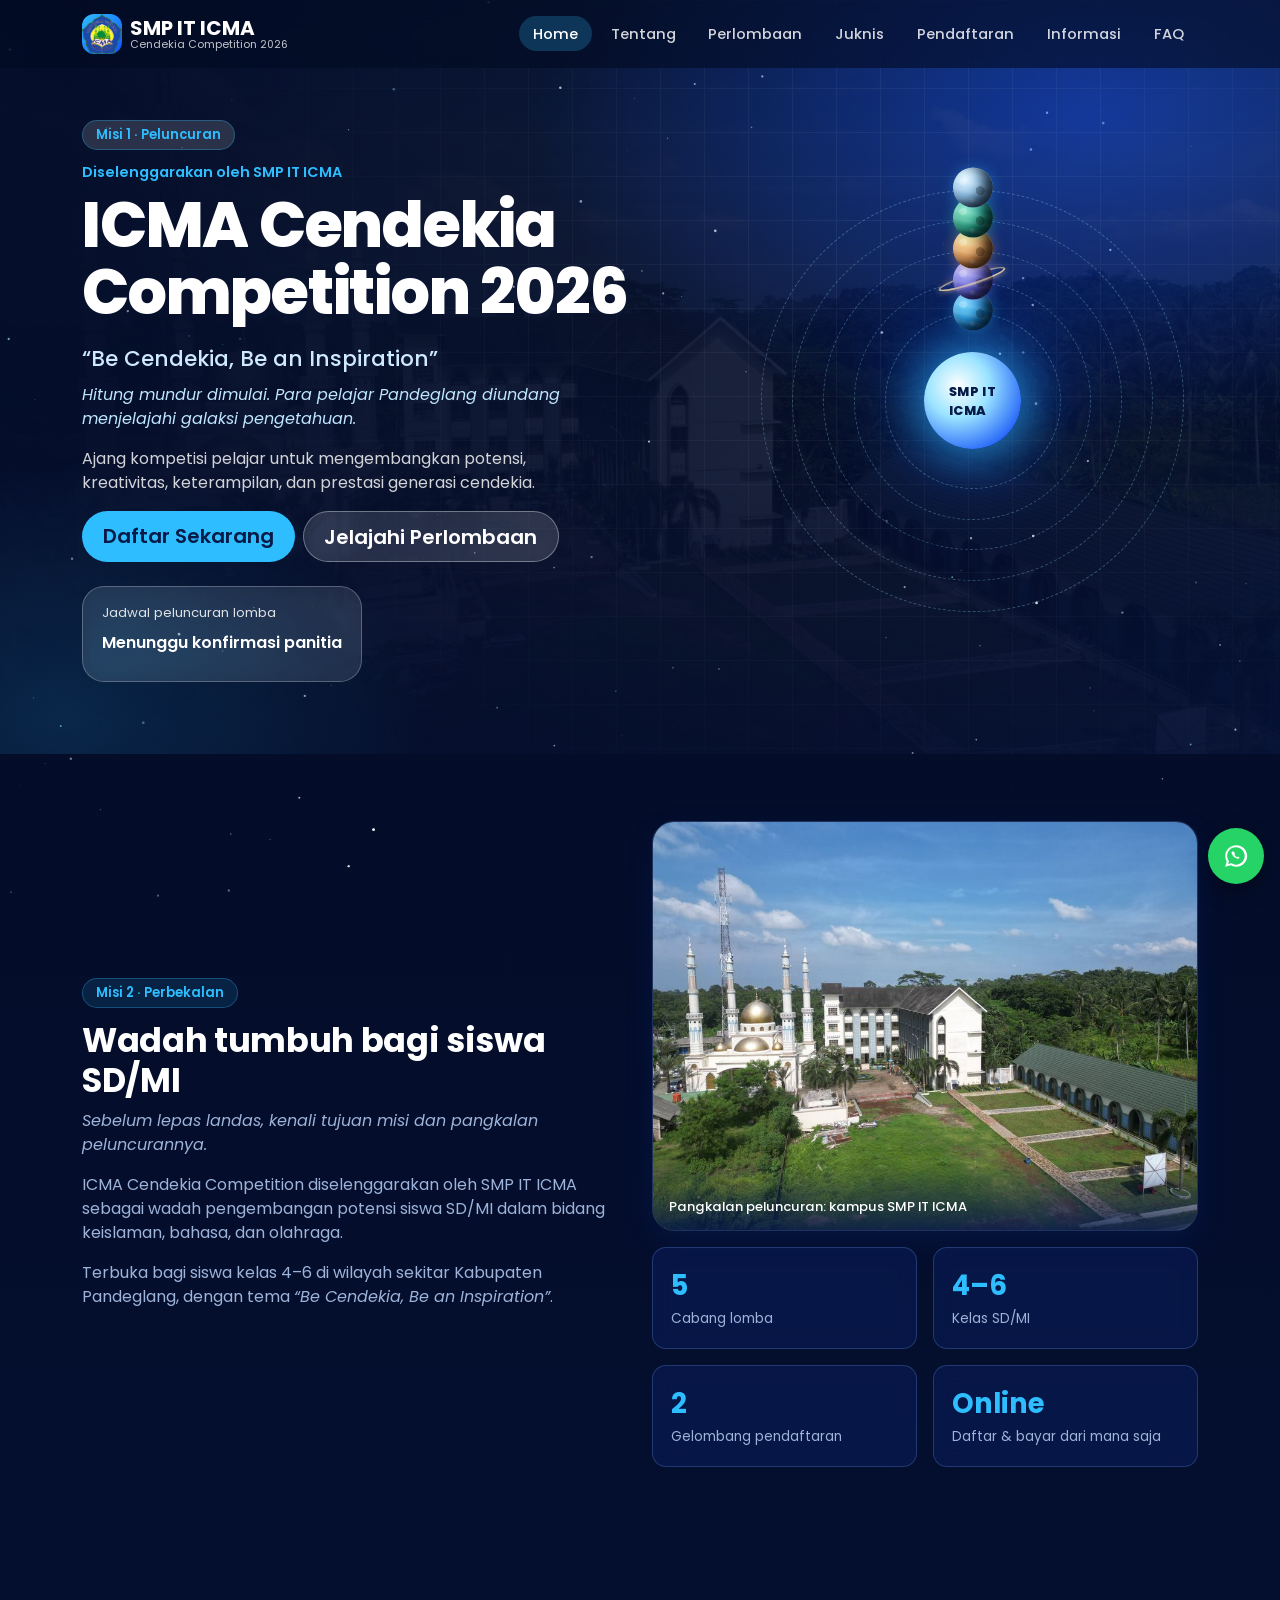
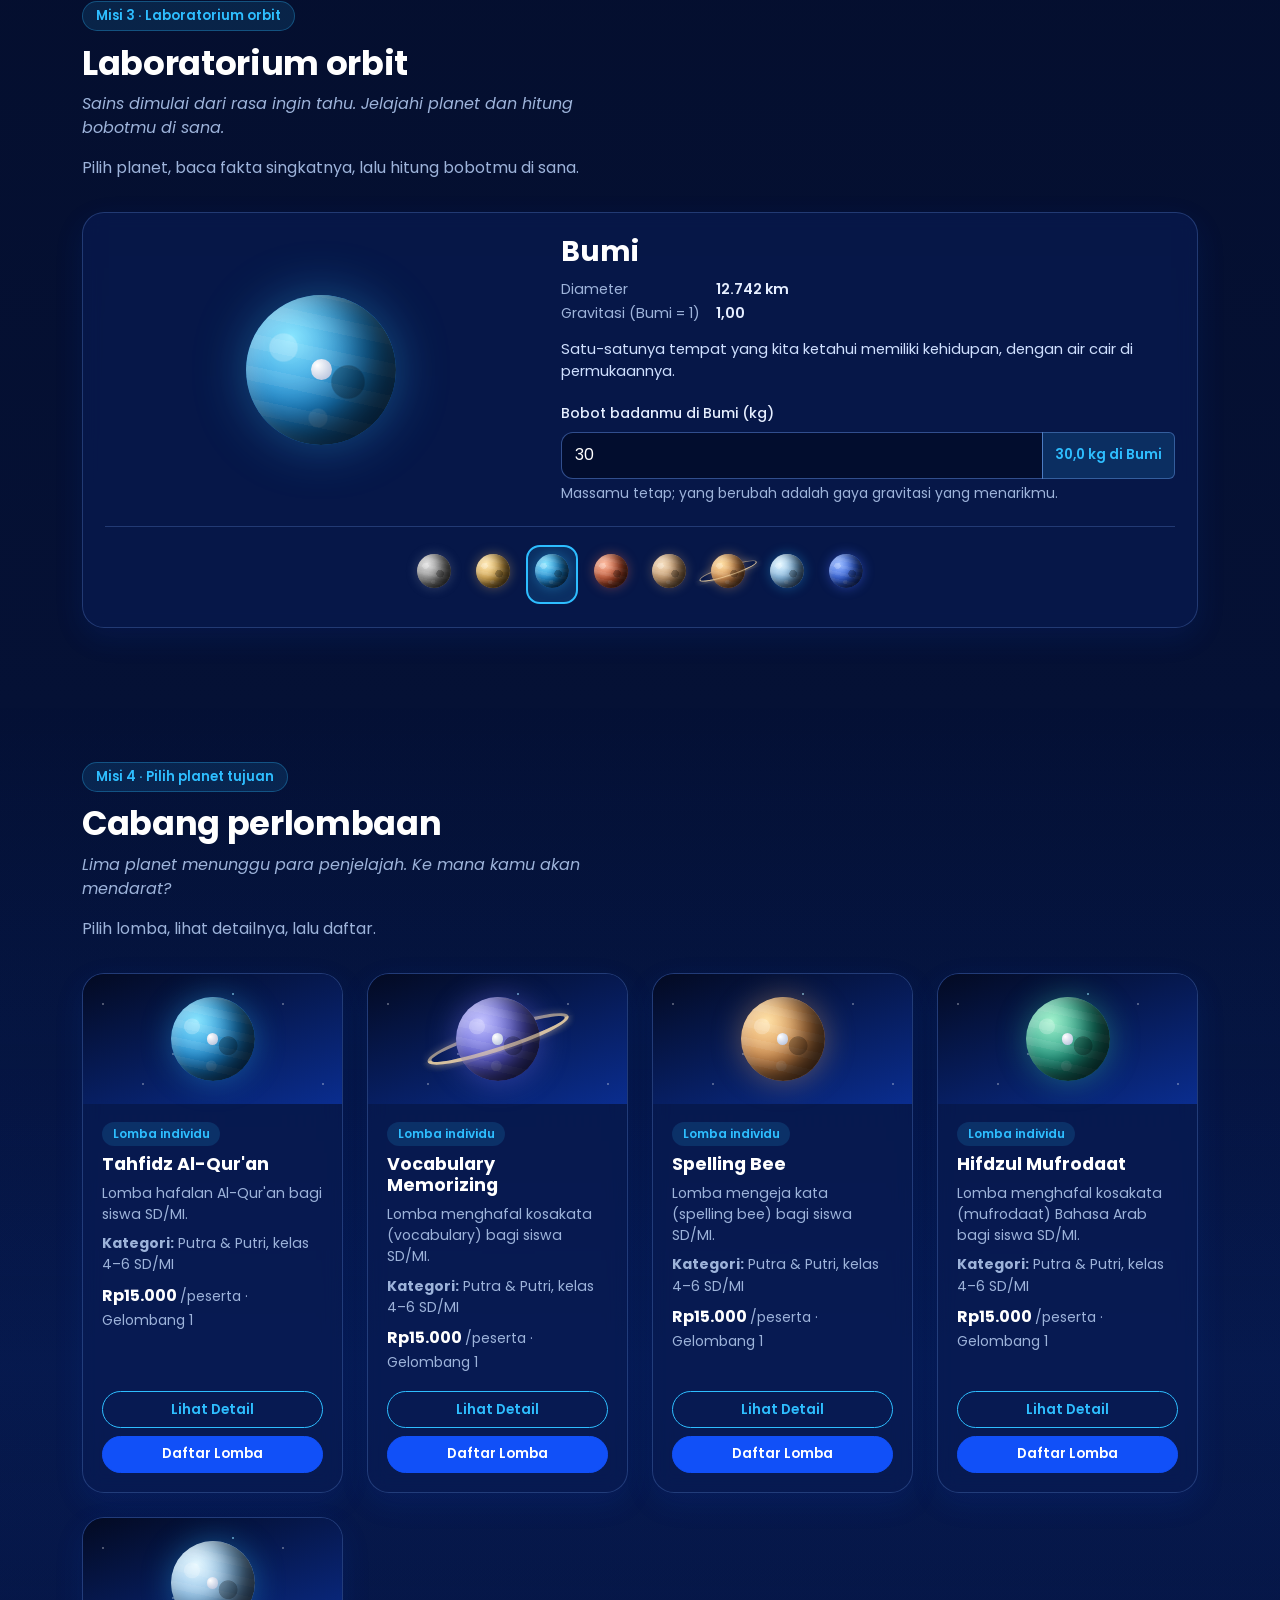
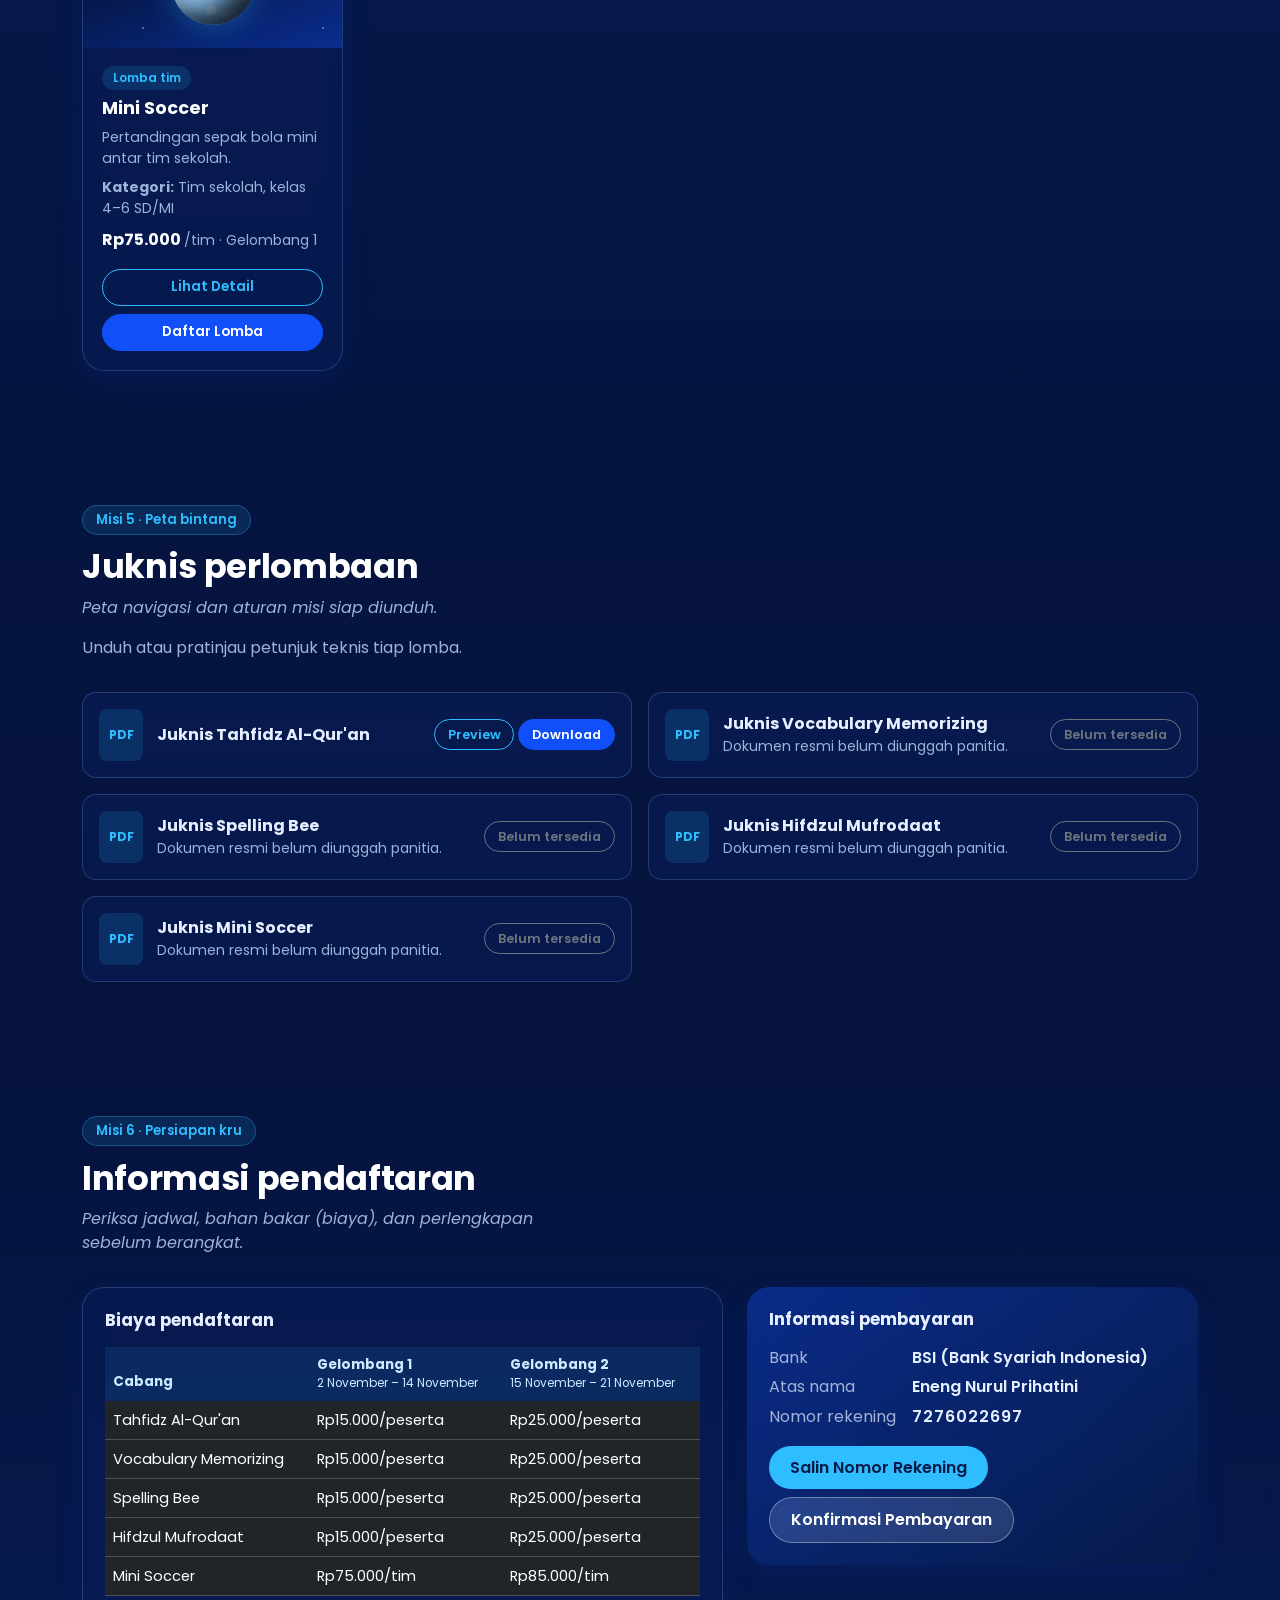
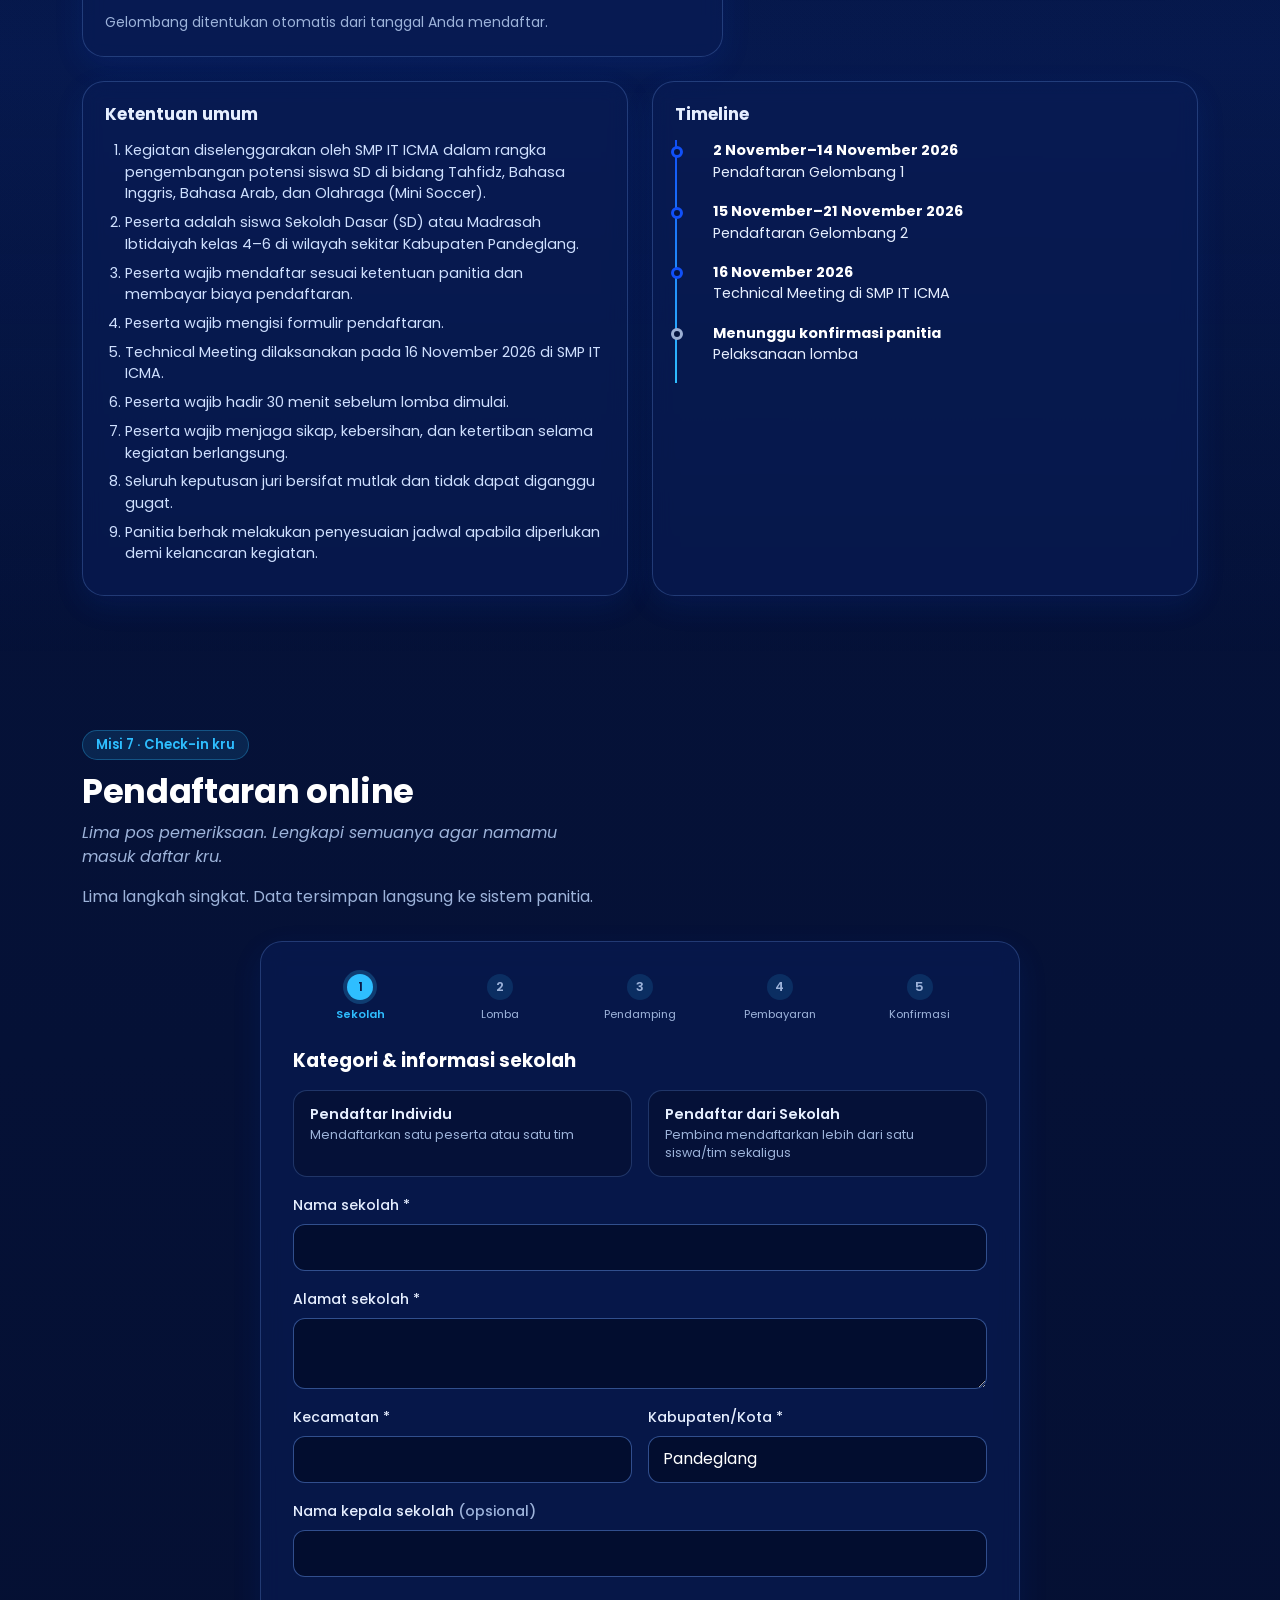
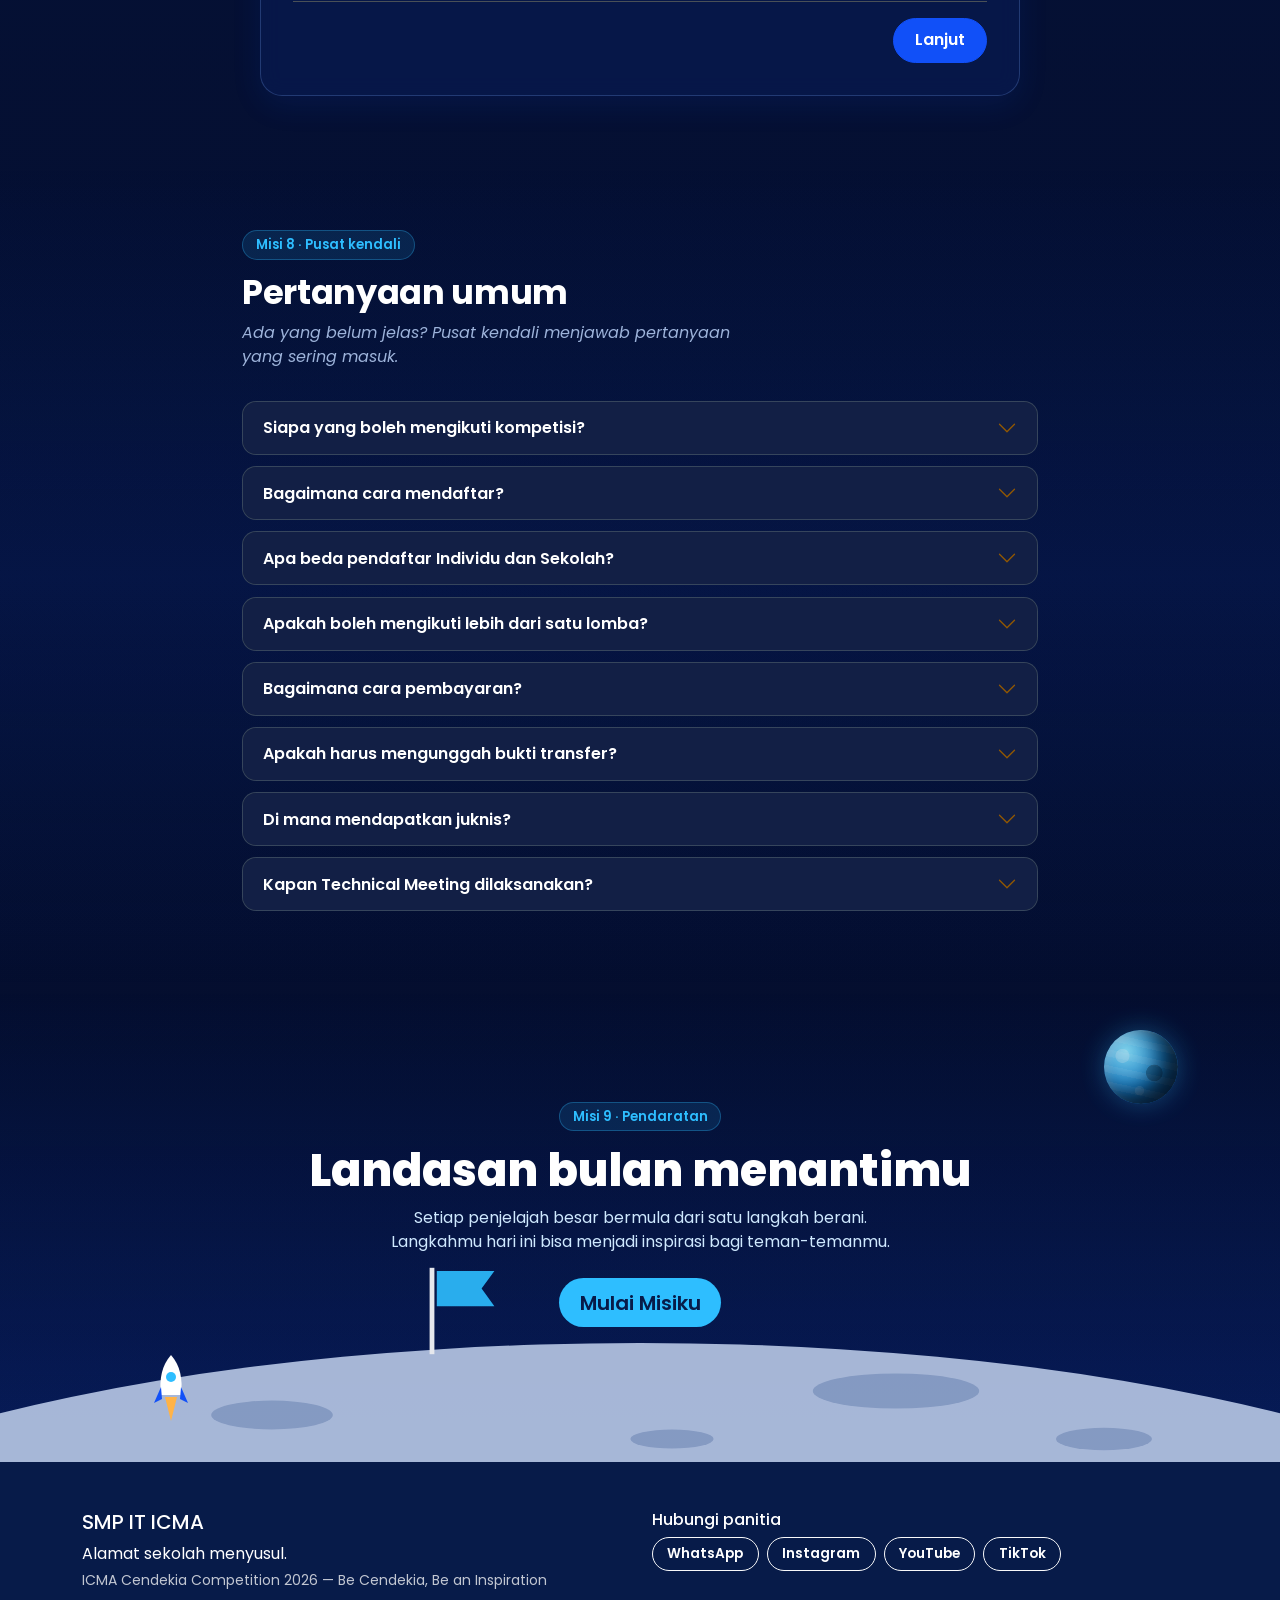
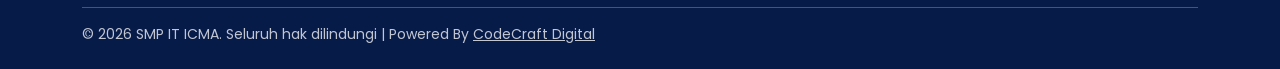
==== commit b25c36ba: "update content dan perubahan jadwal" ====
--- a/index.html
+++ b/index.html
@@ -1,358 +1,919 @@
-<!DOCTYPE html>
+<!doctype html>
 <html lang="id" data-bs-theme="dark">
-<head>
-<meta charset="utf-8">
-<meta name="viewport" content="width=device-width, initial-scale=1">
-<title>ICMA Cendekia Competition 2026 — SMP IT ICMA</title>
-<meta name="description" content="Kompetisi pelajar SD/MI kelas 4–6 se-sekitar Kabupaten Pandeglang: Tahfidz, English, Bahasa Arab, dan Mini Soccer. Diselenggarakan SMP IT ICMA.">
-<meta property="og:image" content="assets/campus-hero.jpg">
-<meta name="theme-color" content="#030a22">
-<link rel="icon" href="assets/logo.png">
-<link rel="preconnect" href="https://fonts.googleapis.com">
-<link rel="preconnect" href="https://fonts.gstatic.com" crossorigin>
-<link href="https://fonts.googleapis.com/css2?family=Poppins:wght@400;500;600;700;800&display=swap" rel="stylesheet">
-<link href="https://cdn.jsdelivr.net/npm/bootstrap@5.3.3/dist/css/bootstrap.min.css" rel="stylesheet">
-<link href="https://cdn.jsdelivr.net/npm/aos@2.3.4/dist/aos.css" rel="stylesheet">
-<link rel="preload" as="image" href="assets/campus-hero.jpg" fetchpriority="high">
-<link href="style.css" rel="stylesheet">
-</head>
-<body data-bs-spy="scroll" data-bs-target="#mainNav" data-bs-offset="90" tabindex="-1">
-
-<div id="loader" aria-hidden="true"><div class="loader-ring"></div><span>ICMA Cendekia</span></div>
-
-<div id="progress" aria-hidden="true"></div>
-<canvas id="fx" aria-hidden="true"></canvas>
-<canvas id="burst" aria-hidden="true"></canvas>
-<nav id="trail" aria-label="Alur perjalanan"></nav>
-
-<nav class="navbar navbar-expand-lg fixed-top" id="mainNav">
-  <div class="container">
-    <a class="navbar-brand d-flex align-items-center gap-2" href="#home">
-      <span class="brand-mark" id="brandLogo">I</span>
-      <span class="brand-text"><strong>SMP IT ICMA</strong><small>Cendekia Competition 2026</small></span>
+  <head>
+    <meta charset="utf-8" />
+    <meta name="viewport" content="width=device-width, initial-scale=1" />
+    <title>ICMA Cendekia Competition 2026 — SMP IT ICMA</title>
+    <meta
+      name="description"
+      content="Kompetisi pelajar SD/MI kelas 4–6 se-sekitar Kabupaten Pandeglang: Tahfidz, English, Bahasa Arab, dan Mini Soccer. Diselenggarakan SMP IT ICMA."
+    />
+    <meta property="og:image" content="assets/campus-hero.jpg" />
+    <meta name="theme-color" content="#030a22" />
+    <link rel="icon" href="assets/logo.png" />
+    <link rel="preconnect" href="https://fonts.googleapis.com" />
+    <link rel="preconnect" href="https://fonts.gstatic.com" crossorigin />
+    <link
+      href="https://fonts.googleapis.com/css2?family=Poppins:wght@400;500;600;700;800&display=swap"
+      rel="stylesheet"
+    />
+    <link
+      href="https://cdn.jsdelivr.net/npm/bootstrap@5.3.3/dist/css/bootstrap.min.css"
+      rel="stylesheet"
+    />
+    <link
+      href="https://cdn.jsdelivr.net/npm/aos@2.3.4/dist/aos.css"
+      rel="stylesheet"
+    />
+    <link
+      rel="preload"
+      as="image"
+      href="assets/campus-hero.jpg"
+      fetchpriority="high"
+    />
+    <link href="style.css" rel="stylesheet" />
+  </head>
+  <body
+    data-bs-spy="scroll"
+    data-bs-target="#mainNav"
+    data-bs-offset="90"
+    tabindex="-1"
+  >
+    <div id="loader" aria-hidden="true">
+      <div class="loader-ring"></div>
+      <span>ICMA Cendekia</span>
+    </div>
+
+    <div id="progress" aria-hidden="true"></div>
+    <canvas id="fx" aria-hidden="true"></canvas>
+    <canvas id="burst" aria-hidden="true"></canvas>
+    <nav id="trail" aria-label="Alur perjalanan"></nav>
+
+    <nav class="navbar navbar-expand-lg fixed-top" id="mainNav">
+      <div class="container">
+        <a class="navbar-brand d-flex align-items-center gap-2" href="#home">
+          <span class="brand-mark" id="brandLogo">I</span>
+          <span class="brand-text"
+            ><strong>SMP IT ICMA</strong
+            ><small>Cendekia Competition 2026</small></span
+          >
+        </a>
+        <button
+          class="navbar-toggler"
+          type="button"
+          data-bs-toggle="collapse"
+          data-bs-target="#navMenu"
+          aria-controls="navMenu"
+          aria-expanded="false"
+          aria-label="Buka menu"
+        >
+          <span class="navbar-toggler-icon"></span>
+        </button>
+        <div class="collapse navbar-collapse" id="navMenu">
+          <ul class="navbar-nav ms-auto align-items-lg-center gap-lg-1">
+            <li class="nav-item"><a class="nav-link" href="#home">Home</a></li>
+            <li class="nav-item">
+              <a class="nav-link" href="#tentang">Tentang</a>
+            </li>
+            <li class="nav-item">
+              <a class="nav-link" href="#perlombaan">Perlombaan</a>
+            </li>
+            <li class="nav-item">
+              <a class="nav-link" href="#juknis">Juknis</a>
+            </li>
+            <li class="nav-item">
+              <a class="nav-link" href="#pendaftaran">Pendaftaran</a>
+            </li>
+            <li class="nav-item">
+              <a class="nav-link" href="#informasi">Informasi</a>
+            </li>
+            <li class="nav-item"><a class="nav-link" href="#faq">FAQ</a></li>
+          </ul>
+        </div>
+      </div>
+    </nav>
+
+    <main>
+      <!-- HERO -->
+      <section id="home" class="hero">
+        <div class="hero-photo" aria-hidden="true"></div>
+        <div class="hero-grid" aria-hidden="true"></div>
+        <div class="container position-relative">
+          <div class="row align-items-center gy-5">
+            <div class="col-lg-7">
+              <p class="hero-kicker">Diselenggarakan oleh SMP IT ICMA</p>
+              <h1 class="hero-title">ICMA Cendekia<br />Competition 2026</h1>
+              <p class="hero-tag">“Be Cendekia, Be an Inspiration”</p>
+              <p class="hero-desc">
+                Ajang kompetisi pelajar untuk mengembangkan potensi,
+                kreativitas, keterampilan, dan prestasi generasi cendekia.
+              </p>
+              <div class="d-flex flex-wrap gap-2 mb-4">
+                <a href="#pendaftaran" class="btn btn-cyan btn-lg"
+                  >Daftar Sekarang</a
+                >
+                <a href="#perlombaan" class="btn btn-glass btn-lg"
+                  >Jelajahi Perlombaan</a
+                >
+              </div>
+              <div class="countdown-box" aria-live="off">
+                <div class="cd-label" id="cdLabel">
+                  Hitung mundur peluncuran
+                </div>
+                <div class="cd-row" id="cdRow"></div>
+                <div class="cd-sub" id="cdSub"></div>
+              </div>
+            </div>
+            <div class="col-lg-5">
+              <div class="orbit-wrap">
+                <div
+                  class="orbit"
+                  id="orbit"
+                  role="group"
+                  aria-label="Orbit lima cabang lomba. Pilih sebuah planet untuk melihat detail lomba"
+                ></div>
+              </div>
+            </div>
+          </div>
+        </div>
+      </section>
+
+      <!-- TENTANG -->
+      <section id="tentang" class="section">
+        <div class="container">
+          <div class="row g-4 align-items-center">
+            <div class="col-lg-6" data-aos="fade-up">
+              <h2 class="section-title">Wadah tumbuh bagi siswa SD/MI</h2>
+              <p class="lead-muted">
+                ICMA Cendekia Competition diselenggarakan oleh SMP IT ICMA
+                sebagai wadah pengembangan potensi siswa SD/MI dalam bidang
+                keislaman, bahasa, dan olahraga.
+              </p>
+              <p class="lead-muted mb-0">
+                Terbuka bagi siswa kelas 4–6 di wilayah sekitar Kabupaten
+                Pandeglang, dengan tema
+                <em>“Be Cendekia, Be an Inspiration”</em>.
+              </p>
+            </div>
+            <div class="col-lg-6" data-aos="fade-up" data-aos-delay="100">
+              <figure class="about-photo">
+                <img
+                  src="assets/campus.jpg"
+                  alt="Foto udara kampus SMP IT ICMA: masjid berkubah emas dan gedung sekolah di tengah hijaunya alam"
+                  width="900"
+                  height="675"
+                  loading="lazy"
+                  decoding="async"
+                />
+                <figcaption>
+                  Pangkalan peluncuran: kampus SMP IT ICMA
+                </figcaption>
+              </figure>
+              <div class="row g-3">
+                <div class="col-6">
+                  <div class="fact">
+                    <strong>5</strong><span>Cabang lomba</span>
+                  </div>
+                </div>
+                <div class="col-6">
+                  <div class="fact">
+                    <strong>4–6</strong><span>Kelas SD/MI</span>
+                  </div>
+                </div>
+                <div class="col-6">
+                  <div class="fact">
+                    <strong>2</strong><span>Gelombang pendaftaran</span>
+                  </div>
+                </div>
+                <div class="col-6">
+                  <div class="fact">
+                    <strong>Online</strong
+                    ><span>Daftar &amp; bayar dari mana saja</span>
+                  </div>
+                </div>
+              </div>
+            </div>
+          </div>
+        </div>
+      </section>
+
+      <!-- LAB ORBIT -->
+      <section id="lab" class="section">
+        <div class="container">
+          <div class="section-head" data-aos="fade-up">
+            <h2 class="section-title">Laboratorium orbit</h2>
+            <p class="lead-muted">
+              Pilih planet, baca fakta singkatnya, lalu hitung bobotmu di sana.
+            </p>
+          </div>
+          <div class="panel lab" data-aos="fade-up">
+            <div class="row g-4 align-items-center">
+              <div class="col-md-5 text-center">
+                <div class="lab-stage" id="labStage" aria-hidden="true"></div>
+              </div>
+              <div class="col-md-7" aria-live="polite">
+                <h3 class="lab-name" id="labName"></h3>
+                <dl class="lab-stats">
+                  <dt>Diameter</dt>
+                  <dd id="labDia"></dd>
+                  <dt>Gravitasi (Bumi = 1)</dt>
+                  <dd id="labGrav"></dd>
+                </dl>
+                <p class="lab-fact" id="labFact"></p>
+                <label class="form-label" for="labKg"
+                  >Bobot badanmu di Bumi (kg)</label
+                >
+                <div class="input-group">
+                  <input
+                    id="labKg"
+                    type="number"
+                    inputmode="decimal"
+                    min="1"
+                    max="200"
+                    value="30"
+                    class="form-control"
+                  /><span class="input-group-text" id="labOut"></span>
+                </div>
+                <div class="small text-muted mt-1">
+                  Massamu tetap; yang berubah adalah gaya gravitasi yang
+                  menarikmu.
+                </div>
+              </div>
+            </div>
+            <div class="lab-picker" id="labPick"></div>
+          </div>
+        </div>
+      </section>
+
+      <!-- PERLOMBAAN -->
+      <section id="perlombaan" class="section section-alt">
+        <div class="container">
+          <div class="section-head" data-aos="fade-up">
+            <h2 class="section-title">Cabang perlombaan</h2>
+            <p class="lead-muted">Pilih lomba, lihat detailnya, lalu daftar.</p>
+          </div>
+          <div class="row g-4" id="cardGrid"></div>
+        </div>
+      </section>
+
+      <!-- JUKNIS -->
+      <section id="juknis" class="section">
+        <div class="container">
+          <div class="section-head" data-aos="fade-up">
+            <h2 class="section-title">Juknis perlombaan</h2>
+            <p class="lead-muted">
+              Unduh atau pratinjau petunjuk teknis tiap lomba.
+            </p>
+          </div>
+          <div class="row g-3" id="juknisList"></div>
+        </div>
+      </section>
+
+      <!-- INFORMASI -->
+      <section id="informasi" class="section section-alt">
+        <div class="container">
+          <div class="section-head" data-aos="fade-up">
+            <h2 class="section-title">Informasi pendaftaran</h2>
+          </div>
+          <div class="row g-4">
+            <div class="col-lg-7" data-aos="fade-up">
+              <div class="panel">
+                <h3 class="panel-title">Biaya pendaftaran</h3>
+                <div class="table-responsive">
+                  <table
+                    class="table fee-table align-middle mb-0"
+                    id="feeTable"
+                  ></table>
+                </div>
+                <p class="small text-muted mt-3 mb-0">
+                  Gelombang ditentukan otomatis dari tanggal Anda mendaftar.
+                </p>
+              </div>
+            </div>
+            <div class="col-lg-5" data-aos="fade-up" data-aos-delay="100">
+              <div class="panel panel-navy">
+                <h3 class="panel-title">Informasi pembayaran</h3>
+                <dl class="pay-list">
+                  <dt>Bank</dt>
+                  <dd id="payBank"></dd>
+                  <dt>Atas nama</dt>
+                  <dd id="payName"></dd>
+                  <dt>Nomor rekening</dt>
+                  <dd class="acc" id="payNo"></dd>
+                </dl>
+                <div class="d-flex flex-wrap gap-2">
+                  <button type="button" class="btn btn-cyan" id="btnCopyAcc">
+                    Salin Nomor Rekening
+                  </button>
+                  <button
+                    type="button"
+                    class="btn btn-glass"
+                    id="btnConfirmPay"
+                  >
+                    Konfirmasi Pembayaran
+                  </button>
+                </div>
+              </div>
+            </div>
+            <div class="col-lg-6" data-aos="fade-up">
+              <div class="panel h-100">
+                <h3 class="panel-title">Ketentuan umum</h3>
+                <ol class="rules">
+                  <li>
+                    Kegiatan diselenggarakan oleh SMP IT ICMA dalam rangka
+                    pengembangan potensi siswa SD di bidang Tahfidz, Bahasa
+                    Inggris, Bahasa Arab, dan Olahraga (Mini Soccer).
+                  </li>
+                  <li>
+                    Peserta adalah siswa Sekolah Dasar (SD) atau Madrasah
+                    Ibtidaiyah kelas 4–6 di wilayah sekitar Kabupaten
+                    Pandeglang.
+                  </li>
+                  <li>
+                    Peserta wajib mendaftar sesuai ketentuan panitia dan
+                    membayar biaya pendaftaran.
+                  </li>
+                  <li>Peserta wajib mengisi formulir pendaftaran.</li>
+                  <li>
+                    Technical Meeting dilaksanakan pada 16 November 2026 di SMP
+                    IT ICMA.
+                  </li>
+                  <li>Peserta wajib hadir 30 menit sebelum lomba dimulai.</li>
+                  <li>
+                    Peserta wajib menjaga sikap, kebersihan, dan ketertiban
+                    selama kegiatan berlangsung.
+                  </li>
+                  <li>
+                    Seluruh keputusan juri bersifat mutlak dan tidak dapat
+                    diganggu gugat.
+                  </li>
+                  <li>
+                    Panitia berhak melakukan penyesuaian jadwal apabila
+                    diperlukan demi kelancaran kegiatan.
+                  </li>
+                </ol>
+              </div>
+            </div>
+            <div class="col-lg-6" data-aos="fade-up" data-aos-delay="100">
+              <div class="panel h-100">
+                <h3 class="panel-title">Timeline</h3>
+                <ol class="timeline" id="timeline"></ol>
+              </div>
+            </div>
+          </div>
+        </div>
+      </section>
+
+      <!-- PENDAFTARAN -->
+      <section id="pendaftaran" class="section">
+        <div class="container">
+          <div class="section-head" data-aos="fade-up">
+            <h2 class="section-title">Pendaftaran online</h2>
+            <p class="lead-muted">
+              Lima langkah singkat. Data tersimpan langsung ke sistem panitia.
+            </p>
+          </div>
+          <div class="form-shell mx-auto" id="regShell">
+            <ol class="stepper" id="stepper" aria-label="Langkah pendaftaran">
+              <li>Sekolah</li>
+              <li>Lomba</li>
+              <li>Pendamping</li>
+              <li>Pembayaran</li>
+              <li>Konfirmasi</li>
+            </ol>
+            <div id="regAlert" role="alert" class="alert d-none"></div>
+            <form id="regForm" novalidate autocomplete="off">
+              <!-- STEP 1 -->
+              <fieldset class="step" data-step="1">
+                <legend>Kategori &amp; informasi sekolah</legend>
+                <div
+                  class="row g-3 mb-3"
+                  role="radiogroup"
+                  aria-label="Kategori pendaftar"
+                >
+                  <div class="col-sm-6">
+                    <label class="pick"
+                      ><input
+                        type="radio"
+                        name="kategori"
+                        value="Individu"
+                      /><span
+                        >Pendaftar Individu<small
+                          >Mendaftarkan satu peserta atau satu tim</small
+                        ></span
+                      ></label
+                    >
+                  </div>
+                  <div class="col-sm-6">
+                    <label class="pick"
+                      ><input
+                        type="radio"
+                        name="kategori"
+                        value="Sekolah"
+                      /><span
+                        >Pendaftar dari Sekolah<small
+                          >Pembina mendaftarkan lebih dari satu siswa/tim
+                          sekaligus</small
+                        ></span
+                      ></label
+                    >
+                  </div>
+                </div>
+                <div class="row g-3">
+                  <div class="col-12">
+                    <label class="form-label" for="f_sekolah"
+                      >Nama sekolah *</label
+                    ><input
+                      class="form-control"
+                      id="f_sekolah"
+                      required
+                      maxlength="120"
+                    />
+                  </div>
+                  <div class="col-12">
+                    <label class="form-label" for="f_alamat"
+                      >Alamat sekolah *</label
+                    ><textarea
+                      class="form-control"
+                      id="f_alamat"
+                      rows="2"
+                      required
+                      maxlength="300"
+                    ></textarea>
+                  </div>
+                  <div class="col-md-6">
+                    <label class="form-label" for="f_kec">Kecamatan *</label
+                    ><input
+                      class="form-control"
+                      id="f_kec"
+                      required
+                      maxlength="80"
+                    />
+                  </div>
+                  <div class="col-md-6">
+                    <label class="form-label" for="f_kab"
+                      >Kabupaten/Kota *</label
+                    ><input
+                      class="form-control"
+                      id="f_kab"
+                      required
+                      maxlength="80"
+                    />
+                  </div>
+                  <div class="col-12">
+                    <label class="form-label" for="f_kepsek"
+                      >Nama kepala sekolah
+                      <span class="text-muted">(opsional)</span></label
+                    ><input
+                      class="form-control"
+                      id="f_kepsek"
+                      maxlength="100"
+                    />
+                  </div>
+                </div>
+              </fieldset>
+              <!-- STEP 2 -->
+              <fieldset class="step" data-step="2" hidden>
+                <legend id="step2Legend">Pilih cabang lomba</legend>
+                <div id="entryBox" hidden class="mb-3">
+                  <div class="sum-title mt-0">
+                    Daftar peserta/tim yang sudah ditambahkan
+                  </div>
+                  <div id="entryList" class="vstack gap-2"></div>
+                </div>
+                <div class="row g-3 mb-3" id="cabangPick"></div>
+                <div id="blockIndividual" hidden>
+                  <div class="row g-3">
+                    <div class="col-12">
+                      <label class="form-label" for="f_pnama"
+                        >Nama lengkap peserta *</label
+                      ><input
+                        class="form-control"
+                        id="f_pnama"
+                        maxlength="100"
+                      />
+                    </div>
+                    <div class="col-md-6">
+                      <label class="form-label" for="f_pjk"
+                        >Jenis kelamin *</label
+                      ><select class="form-select" id="f_pjk">
+                        <option value="">Pilih…</option>
+                        <option>Laki-laki</option>
+                        <option>Perempuan</option>
+                      </select>
+                    </div>
+                    <div class="col-md-6">
+                      <label class="form-label" for="f_pkelas">Kelas *</label
+                      ><select class="form-select" id="f_pkelas">
+                        <option value="">Pilih…</option>
+                        <option>Kelas 4</option>
+                        <option>Kelas 5</option>
+                        <option>Kelas 6</option>
+                      </select>
+                    </div>
+                    <div class="col-12">
+                      <label class="form-label" for="f_pttl"
+                        >Tempat dan tanggal lahir
+                        <span class="text-muted">(opsional)</span></label
+                      ><input
+                        class="form-control"
+                        id="f_pttl"
+                        maxlength="100"
+                        placeholder="Contoh: Pandeglang, 12 Mei 2016"
+                      />
+                    </div>
+                  </div>
+                </div>
+                <div id="blockTeam" hidden>
+                  <div class="row g-3">
+                    <div class="col-md-6">
+                      <label class="form-label" for="f_tnama">Nama tim *</label
+                      ><input
+                        class="form-control"
+                        id="f_tnama"
+                        maxlength="80"
+                      />
+                    </div>
+                    <div class="col-md-6">
+                      <label class="form-label" for="f_tsekolah"
+                        >Nama sekolah *</label
+                      ><input
+                        class="form-control"
+                        id="f_tsekolah"
+                        maxlength="120"
+                      />
+                    </div>
+                    <div class="col-md-6">
+                      <label class="form-label" for="f_tpelatih"
+                        >Nama pelatih/pendamping *</label
+                      ><input
+                        class="form-control"
+                        id="f_tpelatih"
+                        maxlength="100"
+                      />
+                    </div>
+                    <div class="col-md-6">
+                      <label class="form-label" for="f_twa"
+                        >Nomor WhatsApp *</label
+                      ><input
+                        class="form-control"
+                        id="f_twa"
+                        inputmode="tel"
+                        placeholder="08xxxxxxxxxx"
+                      />
+                    </div>
+                  </div>
+                  <div
+                    class="d-flex justify-content-between align-items-center mt-4 mb-2"
+                  >
+                    <h3 class="h6 mb-0">Daftar pemain</h3>
+                    <span class="badge badge-soft" id="playerCount"></span>
+                  </div>
+                  <div id="playerRows" class="vstack gap-2"></div>
+                  <button
+                    type="button"
+                    class="btn btn-outline-primary btn-sm mt-3"
+                    id="addPlayer"
+                  >
+                    Tambah pemain
+                  </button>
+                  <div class="mt-4">
+                    <label class="form-label" for="f_ska"
+                      >Surat keterangan aktif peserta didik/siswa *
+                      <span class="text-muted"
+                        >(JPG, JPEG, PNG, atau PDF, maks.
+                        <span class="maxmb">2</span> MB)</span
+                      ></label
+                    >
+                    <input
+                      class="form-control"
+                      type="file"
+                      id="f_ska"
+                      accept=".jpg,.jpeg,.png,.pdf,image/jpeg,image/png,application/pdf"
+                    />
+                    <div class="small mt-1" id="skaInfo"></div>
+                  </div>
+                </div>
+                <button
+                  type="button"
+                  class="btn btn-outline-primary mt-3"
+                  id="btnAddEntry"
+                  hidden
+                >
+                  Tambahkan ke daftar
+                </button>
+              </fieldset>
+              <!-- STEP 3 -->
+              <fieldset class="step" data-step="3" hidden>
+                <legend>Data pendamping</legend>
+                <div class="row g-3">
+                  <div class="col-12">
+                    <label class="form-label" for="f_gnama"
+                      >Nama guru pendamping *</label
+                    ><input class="form-control" id="f_gnama" maxlength="100" />
+                  </div>
+                  <div class="col-md-6">
+                    <label class="form-label" for="f_gwa"
+                      >Nomor WhatsApp aktif *</label
+                    ><input
+                      class="form-control"
+                      id="f_gwa"
+                      inputmode="tel"
+                      placeholder="08xxxxxxxxxx"
+                    />
+                  </div>
+                  <div class="col-md-6">
+                    <label class="form-label" for="f_gemail"
+                      >Email <span class="text-muted">(opsional)</span></label
+                    ><input
+                      class="form-control"
+                      id="f_gemail"
+                      type="email"
+                      maxlength="120"
+                    />
+                  </div>
+                </div>
+              </fieldset>
+              <!-- STEP 4 -->
+              <fieldset class="step" data-step="4" hidden>
+                <legend>Pembayaran</legend>
+                <div class="pay-summary mb-3">
+                  <div>
+                    <span>Gelombang</span><strong id="payWave">–</strong>
+                  </div>
+                  <div>
+                    <span>Nominal</span><strong id="payAmount">–</strong>
+                  </div>
+                </div>
+                <div id="payBreak" class="small mb-3"></div>
+                <div class="panel panel-soft mb-3">
+                  <div class="small">
+                    Transfer ke <strong id="payBank2"></strong> a.n.
+                    <strong id="payName2"></strong>
+                  </div>
+                  <div class="acc fs-5" id="payNo2"></div>
+                </div>
+                <div class="mb-3">
+                  <label class="form-label" for="f_bukti"
+                    >Unggah bukti transfer *
+                    <span class="text-muted"
+                      >(JPG, JPEG, PNG, atau PDF, maks.
+                      <span class="maxmb">2</span> MB)</span
+                    ></label
+                  >
+                  <input
+                    class="form-control"
+                    type="file"
+                    id="f_bukti"
+                    accept=".jpg,.jpeg,.png,.pdf,image/jpeg,image/png,application/pdf"
+                  />
+                  <div class="small mt-1" id="fileInfo"></div>
+                </div>
+                <div class="form-check">
+                  <input
+                    class="form-check-input"
+                    type="checkbox"
+                    id="f_setuju"
+                  /><label class="form-check-label" for="f_setuju"
+                    >Saya menyatakan data yang diisi benar dan menyetujui data
+                    digunakan panitia untuk keperluan kompetisi ini. *</label
+                  >
+                </div>
+              </fieldset>
+              <!-- STEP 5 -->
+              <fieldset class="step" data-step="5" hidden>
+                <legend>Periksa &amp; kirim</legend>
+                <div id="summary"></div>
+              </fieldset>
+              <div class="d-flex justify-content-between mt-4 pt-3 border-top">
+                <button
+                  type="button"
+                  class="btn btn-outline-secondary"
+                  id="btnPrev"
+                >
+                  Kembali
+                </button>
+                <button type="button" class="btn btn-primary" id="btnNext">
+                  Lanjut
+                </button>
+                <button
+                  type="submit"
+                  class="btn btn-primary"
+                  id="btnSubmit"
+                  hidden
+                >
+                  Kirim Pendaftaran
+                </button>
+              </div>
+            </form>
+            <div id="regDone" hidden class="text-center py-4">
+              <div class="done-check" aria-hidden="true">✓</div>
+              <h3 class="h4">Pendaftaran berhasil dikirim</h3>
+              <p class="mb-1">Nomor registrasi Anda</p>
+              <div class="reg-id" id="regId"></div>
+              <p class="text-muted small mt-3 mb-3">
+                Simpan nomor ini. Panitia akan memverifikasi pembayaran Anda.
+              </p>
+              <div class="card-notice mx-auto" role="note">
+                <strong>Penting:</strong> kartu peserta
+                <strong>wajib dibawa saat pelaksanaan perlombaan</strong>. Unduh
+                atau cetak kartu (ukuran 9 × 11 cm) di bawah ini.
+              </div>
+              <div
+                id="cardList"
+                class="vstack gap-2 text-start my-3 mx-auto"
+              ></div>
+              <div class="d-flex flex-wrap gap-2 justify-content-center mb-4">
+                <button class="btn btn-cyan" id="dlCards" type="button">
+                  Download PDF Kartu
+                </button>
+                <button class="btn btn-glass" id="prCards" type="button">
+                  Cetak Kartu
+                </button>
+              </div>
+              <div id="waGroups" class="mb-4"></div>
+              <div class="d-flex flex-wrap gap-2 justify-content-center">
+                <button
+                  class="btn btn-outline-primary"
+                  id="copyRegId"
+                  type="button"
+                >
+                  Salin nomor
+                </button>
+                <button class="btn btn-primary" id="waConfirm" type="button">
+                  Kabari panitia via WhatsApp
+                </button>
+                <button
+                  class="btn btn-outline-secondary"
+                  id="newReg"
+                  type="button"
+                >
+                  Daftar lagi
+                </button>
+              </div>
+            </div>
+          </div>
+        </div>
+      </section>
+
+      <!-- FAQ -->
+      <section id="faq" class="section section-alt">
+        <div class="container" style="max-width: 820px">
+          <div class="section-head" data-aos="fade-up">
+            <h2 class="section-title">Pertanyaan umum</h2>
+          </div>
+          <div class="accordion" id="faqAcc"></div>
+        </div>
+      </section>
+
+      <!-- PENDARATAN: penutup cerita -->
+      <section id="puncak" class="summit">
+        <span class="pw earth" style="--s: 74px" aria-hidden="true"
+          ><span class="pl k-ocean"></span
+        ></span>
+        <svg
+          class="summit-art"
+          viewBox="0 0 800 220"
+          preserveAspectRatio="xMidYMax slice"
+          aria-hidden="true"
+        >
+          <ellipse cx="400" cy="345" rx="640" ry="200" fill="#b8c8e6" />
+          <ellipse cx="170" cy="190" rx="38" ry="9" fill="#93a8cf" />
+          <ellipse cx="560" cy="175" rx="52" ry="11" fill="#93a8cf" />
+          <ellipse cx="420" cy="205" rx="26" ry="6" fill="#93a8cf" />
+          <ellipse cx="690" cy="205" rx="30" ry="7" fill="#93a8cf" />
+          <g class="flag">
+            <path d="M270 98V152" stroke="#fff" stroke-width="3" />
+            <path
+              class="cloth"
+              d="M273 100h36l-8 11 8 11h-36z"
+              fill="#2EBEFF"
+            />
+          </g>
+        </svg>
+        <svg
+          class="rocket"
+          width="34"
+          height="68"
+          viewBox="0 0 34 68"
+          aria-hidden="true"
+        >
+          <path d="M17 0c9 10 12 24 10 40H7C5 24 8 10 17 0z" fill="#fff" />
+          <circle cx="17" cy="22" r="5" fill="#2EBEFF" />
+          <path d="M7 32L0 48l8-4zM27 32l7 16-8-4z" fill="#1150F8" />
+          <path class="flame" d="M11 42h12l-6 24z" fill="#ffb347" />
+        </svg>
+        <div class="container position-relative text-center">
+          <h2 class="summit-title">Landasan bulan menantimu</h2>
+          <p class="summit-text">
+            Setiap penjelajah besar bermula dari satu langkah berani. Langkahmu
+            hari ini bisa menjadi inspirasi bagi teman-temanmu.
+          </p>
+          <a href="#pendaftaran" class="btn btn-cyan btn-lg">Mulai Misiku</a>
+        </div>
+      </section>
+    </main>
+
+    <footer class="footer">
+      <div class="container">
+        <div class="row g-4">
+          <div class="col-md-6">
+            <h3 class="h5">SMP IT ICMA</h3>
+            <p class="mb-1" id="ftAddress"></p>
+            <p class="small opacity-75 mb-0">
+              ICMA Cendekia Competition 2026 — Be Cendekia, Be an Inspiration
+            </p>
+          </div>
+          <div class="col-md-6">
+            <h3 class="h6">Hubungi panitia</h3>
+            <div id="ftContact" class="d-flex flex-wrap gap-2"></div>
+          </div>
+        </div>
+        <hr class="opacity-25" />
+        <div class="small opacity-75">
+          © 2026 SMP IT ICMA. Seluruh hak dilindungi | Powered By
+          <a href="https://codecraftdigital.id">CodeCraft Digital</a>
+        </div>
+      </div>
+    </footer>
+
+    <a
+      id="waFloat"
+      class="wa-float"
+      href="#"
+      target="_blank"
+      rel="noopener"
+      aria-label="Chat WhatsApp panitia"
+    >
+      <svg
+        width="26"
+        height="26"
+        viewBox="0 0 24 24"
+        fill="#fff"
+        aria-hidden="true"
+      >
+        <path
+          d="M12 2a10 10 0 0 0-8.6 15L2 22l5.2-1.4A10 10 0 1 0 12 2zm0 2a8 8 0 1 1-4.2 14.8l-.4-.2-2.600.7.7-2.500-.3-.4A8 8 0 0 1 12 4zm-3 3.500c-.3 0-.6.300-.8.600-.4.600-.4 1.300.1 2.200.8 1.600 2.200 3 3.900 3.800 1 .5 1.800.6 2.400.2.4-.3.600-.8.500-1.100l-1.500-.8-.6.700c-1-.3-2-1.300-2.400-2.300l.6-.7-.8-1.600z"
+        />
+      </svg>
     </a>
-    <button class="navbar-toggler" type="button" data-bs-toggle="collapse" data-bs-target="#navMenu" aria-controls="navMenu" aria-expanded="false" aria-label="Buka menu"><span class="navbar-toggler-icon"></span></button>
-    <div class="collapse navbar-collapse" id="navMenu">
-      <ul class="navbar-nav ms-auto align-items-lg-center gap-lg-1">
-        <li class="nav-item"><a class="nav-link" href="#home">Home</a></li>
-        <li class="nav-item"><a class="nav-link" href="#tentang">Tentang</a></li>
-        <li class="nav-item"><a class="nav-link" href="#perlombaan">Perlombaan</a></li>
-        <li class="nav-item"><a class="nav-link" href="#juknis">Juknis</a></li>
-        <li class="nav-item"><a class="nav-link" href="#pendaftaran">Pendaftaran</a></li>
-        <li class="nav-item"><a class="nav-link" href="#informasi">Informasi</a></li>
-        <li class="nav-item"><a class="nav-link" href="#faq">FAQ</a></li>
-      </ul>
-    </div>
-  </div>
-</nav>
-
-<main>
-<!-- HERO -->
-<section id="home" class="hero">
-  <div class="hero-photo" aria-hidden="true"></div>
-  <div class="hero-grid" aria-hidden="true"></div>
-  <div class="container position-relative">
-    <div class="row align-items-center gy-5">
-      <div class="col-lg-7">
-        <p class="hero-kicker">Diselenggarakan oleh SMP IT ICMA</p>
-        <h1 class="hero-title">ICMA Cendekia<br>Competition 2026</h1>
-        <p class="hero-tag">“Be Cendekia, Be an Inspiration”</p>
-        <p class="hero-desc">Ajang kompetisi pelajar untuk mengembangkan potensi, kreativitas, keterampilan, dan prestasi generasi cendekia.</p>
-        <div class="d-flex flex-wrap gap-2 mb-4">
-          <a href="#pendaftaran" class="btn btn-cyan btn-lg">Daftar Sekarang</a>
-          <a href="#perlombaan" class="btn btn-glass btn-lg">Jelajahi Perlombaan</a>
-        </div>
-        <div class="countdown-box" aria-live="off">
-          <div class="cd-label" id="cdLabel">Hitung mundur peluncuran</div>
-          <div class="cd-row" id="cdRow"></div>
-          <div class="cd-sub" id="cdSub"></div>
-        </div>
-      </div>
-      <div class="col-lg-5"><div class="orbit-wrap"><div class="orbit" id="orbit" role="group" aria-label="Orbit lima cabang lomba. Pilih sebuah planet untuk melihat detail lomba"></div></div></div>
-    </div>
-  </div>
-</section>
-
-<!-- TENTANG -->
-<section id="tentang" class="section">
-  <div class="container">
-    <div class="row g-4 align-items-center">
-      <div class="col-lg-6" data-aos="fade-up">
-        <h2 class="section-title">Wadah tumbuh bagi siswa SD/MI</h2>
-        <p class="lead-muted">ICMA Cendekia Competition diselenggarakan oleh SMP IT ICMA sebagai wadah pengembangan potensi siswa SD/MI dalam bidang keislaman, bahasa, dan olahraga.</p>
-        <p class="lead-muted mb-0">Terbuka bagi siswa kelas 4–6 di wilayah sekitar Kabupaten Pandeglang, dengan tema <em>“Be Cendekia, Be an Inspiration”</em>.</p>
-      </div>
-      <div class="col-lg-6" data-aos="fade-up" data-aos-delay="100">
-        <figure class="about-photo">
-          <img src="assets/campus.jpg" alt="Foto udara kampus SMP IT ICMA: masjid berkubah emas dan gedung sekolah di tengah hijaunya alam" width="900" height="675" loading="lazy" decoding="async">
-          <figcaption>Pangkalan peluncuran: kampus SMP IT ICMA</figcaption>
-        </figure>
-        <div class="row g-3">
-          <div class="col-6"><div class="fact"><strong>5</strong><span>Cabang lomba</span></div></div>
-          <div class="col-6"><div class="fact"><strong>4–6</strong><span>Kelas SD/MI</span></div></div>
-          <div class="col-6"><div class="fact"><strong>2</strong><span>Gelombang pendaftaran</span></div></div>
-          <div class="col-6"><div class="fact"><strong>Online</strong><span>Daftar &amp; bayar dari mana saja</span></div></div>
+
+    <!-- MODAL DETAIL -->
+    <div
+      class="modal fade"
+      id="detailModal"
+      tabindex="-1"
+      aria-labelledby="dmTitle"
+      aria-hidden="true"
+    >
+      <div
+        class="modal-dialog modal-lg modal-dialog-scrollable modal-fullscreen-sm-down"
+      >
+        <div class="modal-content">
+          <div class="modal-header">
+            <div>
+              <h2 class="modal-title h4" id="dmTitle"></h2>
+              <div class="small text-muted" id="dmCat"></div>
+            </div>
+            <button
+              type="button"
+              class="btn-close"
+              data-bs-dismiss="modal"
+              aria-label="Tutup"
+            ></button>
+          </div>
+          <div class="modal-body" id="dmBody"></div>
+          <div class="modal-footer">
+            <a
+              class="btn btn-outline-primary"
+              id="dmJuknis"
+              target="_blank"
+              rel="noopener"
+              >Download Juknis PDF</a
+            ><button class="btn btn-primary" id="dmDaftar" type="button">
+              Daftar Lomba
+            </button>
+          </div>
         </div>
       </div>
     </div>
-  </div>
-</section>
-
-<!-- LAB ORBIT -->
-<section id="lab" class="section">
-  <div class="container">
-    <div class="section-head" data-aos="fade-up"><h2 class="section-title">Laboratorium orbit</h2><p class="lead-muted">Pilih planet, baca fakta singkatnya, lalu hitung bobotmu di sana.</p></div>
-    <div class="panel lab" data-aos="fade-up">
-      <div class="row g-4 align-items-center">
-        <div class="col-md-5 text-center"><div class="lab-stage" id="labStage" aria-hidden="true"></div></div>
-        <div class="col-md-7" aria-live="polite">
-          <h3 class="lab-name" id="labName"></h3>
-          <dl class="lab-stats"><dt>Diameter</dt><dd id="labDia"></dd><dt>Gravitasi (Bumi = 1)</dt><dd id="labGrav"></dd></dl>
-          <p class="lab-fact" id="labFact"></p>
-          <label class="form-label" for="labKg">Bobot badanmu di Bumi (kg)</label>
-          <div class="input-group"><input id="labKg" type="number" inputmode="decimal" min="1" max="200" value="30" class="form-control"><span class="input-group-text" id="labOut"></span></div>
-          <div class="small text-muted mt-1">Massamu tetap; yang berubah adalah gaya gravitasi yang menarikmu.</div>
-        </div>
-      </div>
-      <div class="lab-picker" id="labPick"></div>
+
+    <div
+      id="toastBox"
+      class="toast-container position-fixed bottom-0 start-50 translate-middle-x p-3"
+      style="z-index: 2000"
+    ></div>
+    <div id="busy" hidden>
+      <div class="loader-ring"></div>
+      <span>Mengirim data…</span>
     </div>
-  </div>
-</section>
-
-<!-- PERLOMBAAN -->
-<section id="perlombaan" class="section section-alt">
-  <div class="container">
-    <div class="section-head" data-aos="fade-up"><h2 class="section-title">Cabang perlombaan</h2><p class="lead-muted">Pilih lomba, lihat detailnya, lalu daftar.</p></div>
-    <div class="row g-4" id="cardGrid"></div>
-  </div>
-</section>
-
-<!-- JUKNIS -->
-<section id="juknis" class="section">
-  <div class="container">
-    <div class="section-head" data-aos="fade-up"><h2 class="section-title">Juknis perlombaan</h2><p class="lead-muted">Unduh atau pratinjau petunjuk teknis tiap lomba.</p></div>
-    <div class="row g-3" id="juknisList"></div>
-  </div>
-</section>
-
-<!-- INFORMASI -->
-<section id="informasi" class="section section-alt">
-  <div class="container">
-    <div class="section-head" data-aos="fade-up"><h2 class="section-title">Informasi pendaftaran</h2></div>
-    <div class="row g-4">
-      <div class="col-lg-7" data-aos="fade-up">
-        <div class="panel">
-          <h3 class="panel-title">Biaya pendaftaran</h3>
-          <div class="table-responsive"><table class="table fee-table align-middle mb-0" id="feeTable"></table></div>
-          <p class="small text-muted mt-3 mb-0">Gelombang ditentukan otomatis dari tanggal Anda mendaftar.</p>
-        </div>
-      </div>
-      <div class="col-lg-5" data-aos="fade-up" data-aos-delay="100">
-        <div class="panel panel-navy">
-          <h3 class="panel-title">Informasi pembayaran</h3>
-          <dl class="pay-list">
-            <dt>Bank</dt><dd id="payBank"></dd>
-            <dt>Atas nama</dt><dd id="payName"></dd>
-            <dt>Nomor rekening</dt><dd class="acc" id="payNo"></dd>
-          </dl>
-          <div class="d-flex flex-wrap gap-2">
-            <button type="button" class="btn btn-cyan" id="btnCopyAcc">Salin Nomor Rekening</button>
-            <button type="button" class="btn btn-glass" id="btnConfirmPay">Konfirmasi Pembayaran</button>
-          </div>
-        </div>
-      </div>
-      <div class="col-lg-6" data-aos="fade-up">
-        <div class="panel h-100">
-          <h3 class="panel-title">Ketentuan umum</h3>
-          <ol class="rules">
-            <li>Kegiatan diselenggarakan oleh SMP IT ICMA dalam rangka pengembangan potensi siswa SD di bidang Tahfidz, Bahasa Inggris, Bahasa Arab, dan Olahraga (Mini Soccer).</li>
-            <li>Peserta adalah siswa Sekolah Dasar (SD) atau Madrasah Ibtidaiyah kelas 4–6 di wilayah sekitar Kabupaten Pandeglang.</li>
-            <li>Peserta wajib mendaftar sesuai ketentuan panitia dan membayar biaya pendaftaran.</li>
-            <li>Peserta wajib mengisi formulir pendaftaran.</li>
-            <li>Technical Meeting dilaksanakan pada 16 November 2026 di SMP IT ICMA.</li>
-            <li>Peserta wajib hadir 30 menit sebelum lomba dimulai.</li>
-            <li>Peserta wajib menjaga sikap, kebersihan, dan ketertiban selama kegiatan berlangsung.</li>
-            <li>Seluruh keputusan juri bersifat mutlak dan tidak dapat diganggu gugat.</li>
-            <li>Panitia berhak melakukan penyesuaian jadwal apabila diperlukan demi kelancaran kegiatan.</li>
-          </ol>
-        </div>
-      </div>
-      <div class="col-lg-6" data-aos="fade-up" data-aos-delay="100">
-        <div class="panel h-100">
-          <h3 class="panel-title">Timeline</h3>
-          <ol class="timeline" id="timeline"></ol>
-        </div>
-      </div>
-    </div>
-  </div>
-</section>
-
-<!-- PENDAFTARAN -->
-<section id="pendaftaran" class="section">
-  <div class="container">
-    <div class="section-head" data-aos="fade-up"><h2 class="section-title">Pendaftaran online</h2><p class="lead-muted">Lima langkah singkat. Data tersimpan langsung ke sistem panitia.</p></div>
-    <div class="form-shell mx-auto" id="regShell">
-      <ol class="stepper" id="stepper" aria-label="Langkah pendaftaran">
-        <li>Sekolah</li><li>Lomba</li><li>Pendamping</li><li>Pembayaran</li><li>Konfirmasi</li>
-      </ol>
-      <div id="regAlert" role="alert" class="alert d-none"></div>
-      <form id="regForm" novalidate autocomplete="off">
-        <!-- STEP 1 -->
-        <fieldset class="step" data-step="1">
-          <legend>Kategori &amp; informasi sekolah</legend>
-          <div class="row g-3 mb-3" role="radiogroup" aria-label="Kategori pendaftar">
-            <div class="col-sm-6"><label class="pick"><input type="radio" name="kategori" value="Individu"><span>Pendaftar Individu<small>Mendaftarkan satu peserta atau satu tim</small></span></label></div>
-            <div class="col-sm-6"><label class="pick"><input type="radio" name="kategori" value="Sekolah"><span>Pendaftar dari Sekolah<small>Pembina mendaftarkan lebih dari satu siswa/tim sekaligus</small></span></label></div>
-          </div>
-          <div class="row g-3">
-            <div class="col-12"><label class="form-label" for="f_sekolah">Nama sekolah *</label><input class="form-control" id="f_sekolah" required maxlength="120"></div>
-            <div class="col-12"><label class="form-label" for="f_alamat">Alamat sekolah *</label><textarea class="form-control" id="f_alamat" rows="2" required maxlength="300"></textarea></div>
-            <div class="col-md-6"><label class="form-label" for="f_kec">Kecamatan *</label><input class="form-control" id="f_kec" required maxlength="80"></div>
-            <div class="col-md-6"><label class="form-label" for="f_kab">Kabupaten/Kota *</label><input class="form-control" id="f_kab" required maxlength="80"></div>
-            <div class="col-12"><label class="form-label" for="f_kepsek">Nama kepala sekolah <span class="text-muted">(opsional)</span></label><input class="form-control" id="f_kepsek" maxlength="100"></div>
-          </div>
-        </fieldset>
-        <!-- STEP 2 -->
-        <fieldset class="step" data-step="2" hidden>
-          <legend id="step2Legend">Pilih cabang lomba</legend>
-          <div id="entryBox" hidden class="mb-3"><div class="sum-title mt-0">Daftar peserta/tim yang sudah ditambahkan</div><div id="entryList" class="vstack gap-2"></div></div>
-          <div class="row g-3 mb-3" id="cabangPick"></div>
-          <div id="blockIndividual" hidden>
-            <div class="row g-3">
-              <div class="col-12"><label class="form-label" for="f_pnama">Nama lengkap peserta *</label><input class="form-control" id="f_pnama" maxlength="100"></div>
-              <div class="col-md-6"><label class="form-label" for="f_pjk">Jenis kelamin *</label><select class="form-select" id="f_pjk"><option value="">Pilih…</option><option>Laki-laki</option><option>Perempuan</option></select></div>
-              <div class="col-md-6"><label class="form-label" for="f_pkelas">Kelas *</label><select class="form-select" id="f_pkelas"><option value="">Pilih…</option><option>Kelas 4</option><option>Kelas 5</option><option>Kelas 6</option></select></div>
-              <div class="col-12"><label class="form-label" for="f_pttl">Tempat dan tanggal lahir <span class="text-muted">(opsional)</span></label><input class="form-control" id="f_pttl" maxlength="100" placeholder="Contoh: Pandeglang, 12 Mei 2016"></div>
-            </div>
-          </div>
-          <div id="blockTeam" hidden>
-            <div class="row g-3">
-              <div class="col-md-6"><label class="form-label" for="f_tnama">Nama tim *</label><input class="form-control" id="f_tnama" maxlength="80"></div>
-              <div class="col-md-6"><label class="form-label" for="f_tsekolah">Nama sekolah *</label><input class="form-control" id="f_tsekolah" maxlength="120"></div>
-              <div class="col-md-6"><label class="form-label" for="f_tpelatih">Nama pelatih/pendamping *</label><input class="form-control" id="f_tpelatih" maxlength="100"></div>
-              <div class="col-md-6"><label class="form-label" for="f_twa">Nomor WhatsApp *</label><input class="form-control" id="f_twa" inputmode="tel" placeholder="08xxxxxxxxxx"></div>
-            </div>
-            <div class="d-flex justify-content-between align-items-center mt-4 mb-2"><h3 class="h6 mb-0">Daftar pemain</h3><span class="badge badge-soft" id="playerCount"></span></div>
-            <div id="playerRows" class="vstack gap-2"></div>
-            <button type="button" class="btn btn-outline-primary btn-sm mt-3" id="addPlayer">Tambah pemain</button>
-            <div class="mt-4"><label class="form-label" for="f_ska">Surat keterangan aktif peserta didik/siswa * <span class="text-muted">(JPG, JPEG, PNG, atau PDF, maks. <span class="maxmb">2</span> MB)</span></label>
-              <input class="form-control" type="file" id="f_ska" accept=".jpg,.jpeg,.png,.pdf,image/jpeg,image/png,application/pdf"><div class="small mt-1" id="skaInfo"></div></div>
-          </div>
-          <button type="button" class="btn btn-outline-primary mt-3" id="btnAddEntry" hidden>Tambahkan ke daftar</button>
-        </fieldset>
-        <!-- STEP 3 -->
-        <fieldset class="step" data-step="3" hidden>
-          <legend>Data pendamping</legend>
-          <div class="row g-3">
-            <div class="col-12"><label class="form-label" for="f_gnama">Nama guru pendamping *</label><input class="form-control" id="f_gnama" maxlength="100"></div>
-            <div class="col-md-6"><label class="form-label" for="f_gwa">Nomor WhatsApp aktif *</label><input class="form-control" id="f_gwa" inputmode="tel" placeholder="08xxxxxxxxxx"></div>
-            <div class="col-md-6"><label class="form-label" for="f_gemail">Email <span class="text-muted">(opsional)</span></label><input class="form-control" id="f_gemail" type="email" maxlength="120"></div>
-          </div>
-        </fieldset>
-        <!-- STEP 4 -->
-        <fieldset class="step" data-step="4" hidden>
-          <legend>Pembayaran</legend>
-          <div class="pay-summary mb-3">
-            <div><span>Gelombang</span><strong id="payWave">–</strong></div>
-            <div><span>Nominal</span><strong id="payAmount">–</strong></div>
-          </div>
-          <div id="payBreak" class="small mb-3"></div>
-          <div class="panel panel-soft mb-3"><div class="small">Transfer ke <strong id="payBank2"></strong> a.n. <strong id="payName2"></strong></div><div class="acc fs-5" id="payNo2"></div></div>
-          <div class="mb-3"><label class="form-label" for="f_bukti">Unggah bukti transfer * <span class="text-muted">(JPG, JPEG, PNG, atau PDF, maks. <span class="maxmb">2</span> MB)</span></label>
-            <input class="form-control" type="file" id="f_bukti" accept=".jpg,.jpeg,.png,.pdf,image/jpeg,image/png,application/pdf"><div class="small mt-1" id="fileInfo"></div></div>
-          <div class="form-check"><input class="form-check-input" type="checkbox" id="f_setuju"><label class="form-check-label" for="f_setuju">Saya menyatakan data yang diisi benar dan menyetujui data digunakan panitia untuk keperluan kompetisi ini. *</label></div>
-        </fieldset>
-        <!-- STEP 5 -->
-        <fieldset class="step" data-step="5" hidden>
-          <legend>Periksa &amp; kirim</legend>
-          <div id="summary"></div>
-        </fieldset>
-        <div class="d-flex justify-content-between mt-4 pt-3 border-top">
-          <button type="button" class="btn btn-outline-secondary" id="btnPrev">Kembali</button>
-          <button type="button" class="btn btn-primary" id="btnNext">Lanjut</button>
-          <button type="submit" class="btn btn-primary" id="btnSubmit" hidden>Kirim Pendaftaran</button>
-        </div>
-      </form>
-      <div id="regDone" hidden class="text-center py-4">
-        <div class="done-check" aria-hidden="true">✓</div>
-        <h3 class="h4">Pendaftaran berhasil dikirim</h3>
-        <p class="mb-1">Nomor registrasi Anda</p>
-        <div class="reg-id" id="regId"></div>
-        <p class="text-muted small mt-3 mb-3">Simpan nomor ini. Panitia akan memverifikasi pembayaran Anda.</p>
-        <div class="card-notice mx-auto" role="note"><strong>Penting:</strong> kartu peserta <strong>wajib dibawa saat pelaksanaan perlombaan</strong>. Unduh atau cetak kartu (ukuran 9 × 11 cm) di bawah ini.</div>
-        <div id="cardList" class="vstack gap-2 text-start my-3 mx-auto"></div>
-        <div class="d-flex flex-wrap gap-2 justify-content-center mb-4">
-          <button class="btn btn-cyan" id="dlCards" type="button">Download PDF Kartu</button>
-          <button class="btn btn-glass" id="prCards" type="button">Cetak Kartu</button>
-        </div>
-        <div id="waGroups" class="mb-4"></div>
-        <div class="d-flex flex-wrap gap-2 justify-content-center">
-          <button class="btn btn-outline-primary" id="copyRegId" type="button">Salin nomor</button>
-          <button class="btn btn-primary" id="waConfirm" type="button">Kabari panitia via WhatsApp</button>
-          <button class="btn btn-outline-secondary" id="newReg" type="button">Daftar lagi</button>
-        </div>
-      </div>
-    </div>
-  </div>
-</section>
-
-<!-- FAQ -->
-<section id="faq" class="section section-alt">
-  <div class="container" style="max-width:820px">
-    <div class="section-head" data-aos="fade-up"><h2 class="section-title">Pertanyaan umum</h2></div>
-    <div class="accordion" id="faqAcc"></div>
-  </div>
-</section>
-
-<!-- PENDARATAN: penutup cerita -->
-<section id="puncak" class="summit">
-  <span class="pw earth" style="--s:74px" aria-hidden="true"><span class="pl k-ocean"></span></span>
-  <svg class="summit-art" viewBox="0 0 800 220" preserveAspectRatio="xMidYMax slice" aria-hidden="true">
-    <ellipse cx="400" cy="345" rx="640" ry="200" fill="#b8c8e6"/>
-    <ellipse cx="170" cy="190" rx="38" ry="9" fill="#93a8cf"/><ellipse cx="560" cy="175" rx="52" ry="11" fill="#93a8cf"/><ellipse cx="420" cy="205" rx="26" ry="6" fill="#93a8cf"/><ellipse cx="690" cy="205" rx="30" ry="7" fill="#93a8cf"/>
-    <g class="flag"><path d="M270 98V152" stroke="#fff" stroke-width="3"/><path class="cloth" d="M273 100h36l-8 11 8 11h-36z" fill="#2EBEFF"/></g>
-  </svg>
-  <svg class="rocket" width="34" height="68" viewBox="0 0 34 68" aria-hidden="true"><path d="M17 0c9 10 12 24 10 40H7C5 24 8 10 17 0z" fill="#fff"/><circle cx="17" cy="22" r="5" fill="#2EBEFF"/><path d="M7 32L0 48l8-4zM27 32l7 16-8-4z" fill="#1150F8"/><path class="flame" d="M11 42h12l-6 24z" fill="#ffb347"/></svg>
-  <div class="container position-relative text-center">
-    <h2 class="summit-title">Landasan bulan menantimu</h2>
-    <p class="summit-text">Setiap penjelajah besar bermula dari satu langkah berani. Langkahmu hari ini bisa menjadi inspirasi bagi teman-temanmu.</p>
-    <a href="#pendaftaran" class="btn btn-cyan btn-lg">Mulai Misiku</a>
-  </div>
-</section>
-</main>
-
-<footer class="footer">
-  <div class="container">
-    <div class="row g-4">
-      <div class="col-md-6"><h3 class="h5">SMP IT ICMA</h3><p class="mb-1" id="ftAddress"></p><p class="small opacity-75 mb-0">ICMA Cendekia Competition 2026 — Be Cendekia, Be an Inspiration</p></div>
-      <div class="col-md-6"><h3 class="h6">Hubungi panitia</h3><div id="ftContact" class="d-flex flex-wrap gap-2"></div></div>
-    </div>
-    <hr class="opacity-25"><div class="small opacity-75">© 2026 SMP IT ICMA. Seluruh hak dilindungi.</div>
-  </div>
-</footer>
-
-<a id="waFloat" class="wa-float" href="#" target="_blank" rel="noopener" aria-label="Chat WhatsApp panitia">
-  <svg width="26" height="26" viewBox="0 0 24 24" fill="#fff" aria-hidden="true"><path d="M12 2a10 10 0 0 0-8.6 15L2 22l5.2-1.4A10 10 0 1 0 12 2zm0 2a8 8 0 1 1-4.2 14.8l-.4-.2-2.600.7.7-2.500-.3-.4A8 8 0 0 1 12 4zm-3 3.500c-.3 0-.6.300-.8.600-.4.600-.4 1.300.1 2.200.8 1.600 2.200 3 3.900 3.800 1 .5 1.800.6 2.400.2.4-.3.600-.8.500-1.100l-1.500-.8-.6.700c-1-.3-2-1.300-2.400-2.300l.6-.7-.8-1.600z"/></svg>
-</a>
-
-<!-- MODAL DETAIL -->
-<div class="modal fade" id="detailModal" tabindex="-1" aria-labelledby="dmTitle" aria-hidden="true">
-  <div class="modal-dialog modal-lg modal-dialog-scrollable modal-fullscreen-sm-down"><div class="modal-content">
-    <div class="modal-header"><div><h2 class="modal-title h4" id="dmTitle"></h2><div class="small text-muted" id="dmCat"></div></div><button type="button" class="btn-close" data-bs-dismiss="modal" aria-label="Tutup"></button></div>
-    <div class="modal-body" id="dmBody"></div>
-    <div class="modal-footer"><a class="btn btn-outline-primary" id="dmJuknis" target="_blank" rel="noopener">Download Juknis PDF</a><button class="btn btn-primary" id="dmDaftar" type="button">Daftar Lomba</button></div>
-  </div></div>
-</div>
-
-<div id="toastBox" class="toast-container position-fixed bottom-0 start-50 translate-middle-x p-3" style="z-index:2000"></div>
-<div id="busy" hidden><div class="loader-ring"></div><span>Mengirim data…</span></div>
-
-<script src="https://cdn.jsdelivr.net/npm/bootstrap@5.3.3/dist/js/bootstrap.bundle.min.js"></script>
-<script src="https://cdn.jsdelivr.net/npm/aos@2.3.4/dist/aos.js"></script>
-<script src="config.js"></script>
-<script src="script.js"></script>
-<script src="card.js"></script>
-<script src="story.js"></script>
-<script src="lab.js"></script>
-</body>
+
+    <script src="https://cdn.jsdelivr.net/npm/bootstrap@5.3.3/dist/js/bootstrap.bundle.min.js"></script>
+    <script src="https://cdn.jsdelivr.net/npm/aos@2.3.4/dist/aos.js"></script>
+    <script src="config.js"></script>
+    <script src="script.js"></script>
+    <script src="card.js"></script>
+    <script src="story.js"></script>
+    <script src="lab.js"></script>
+  </body>
 </html>
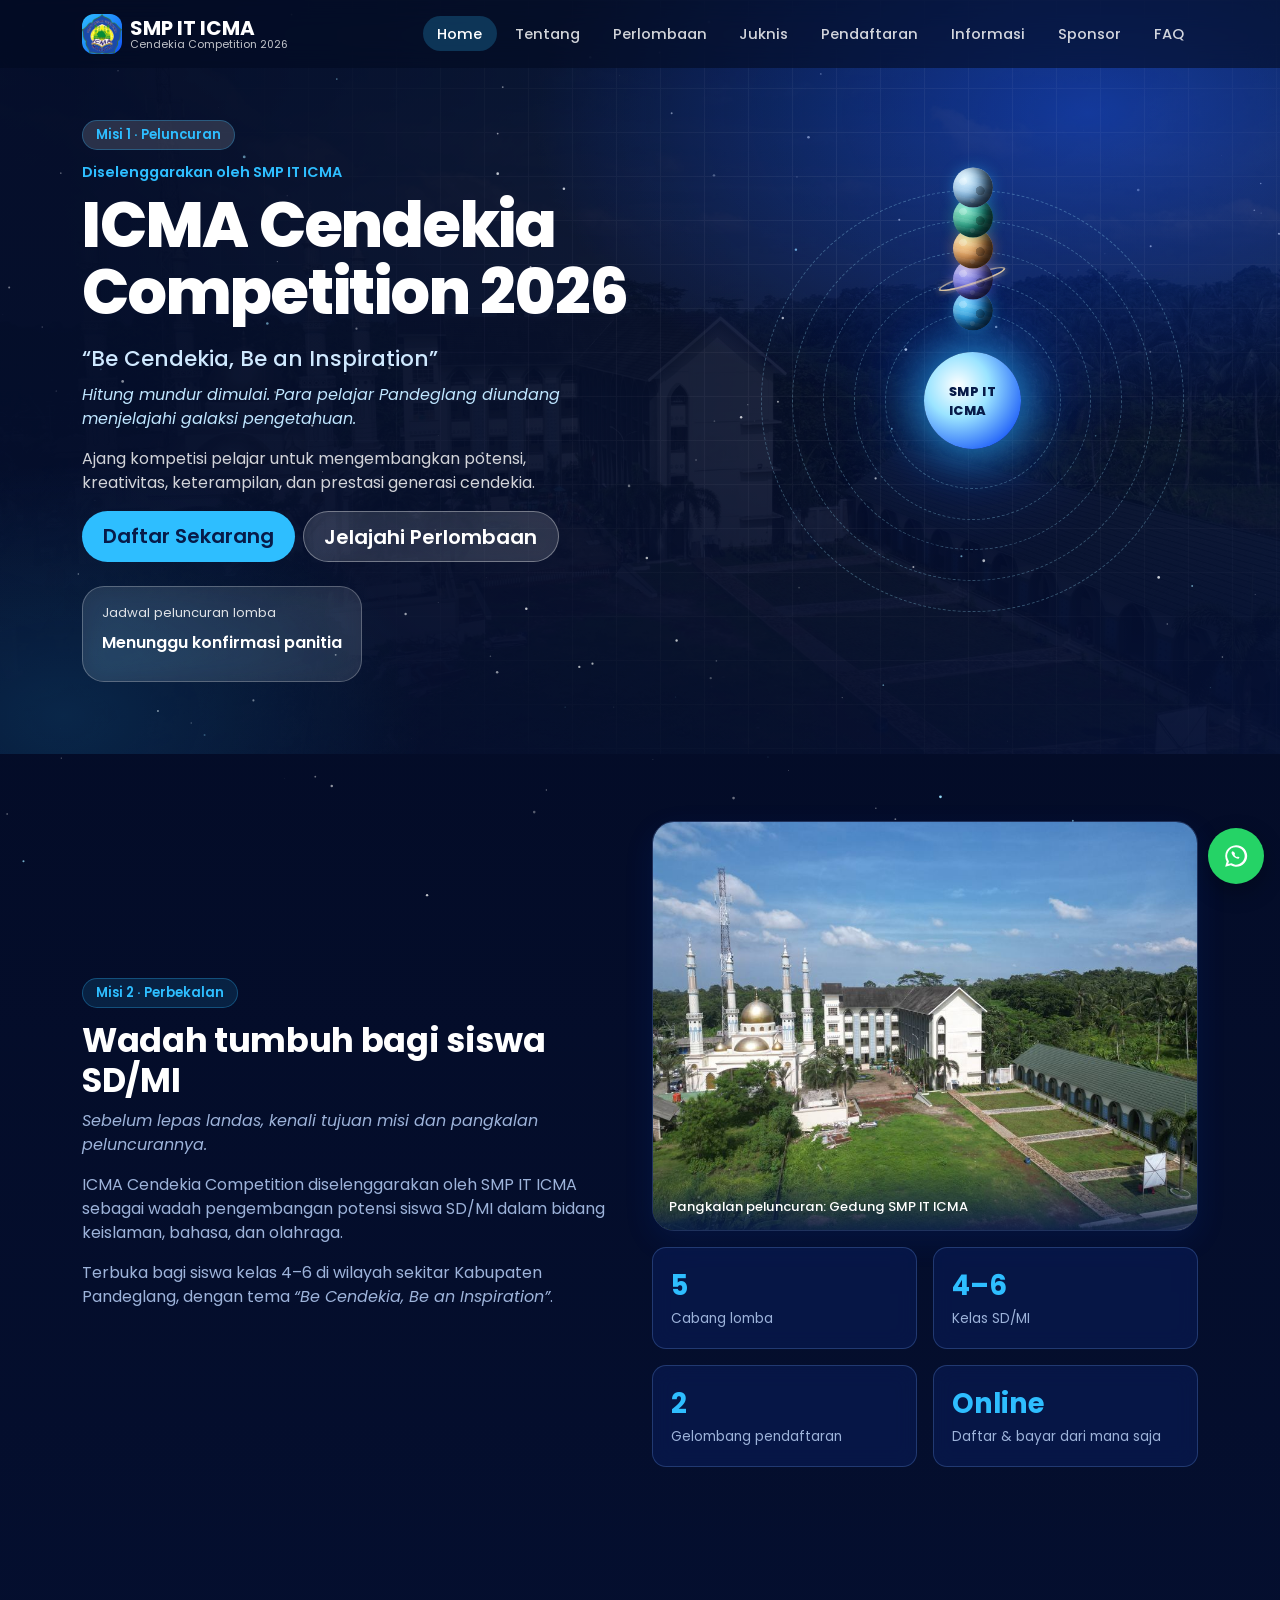
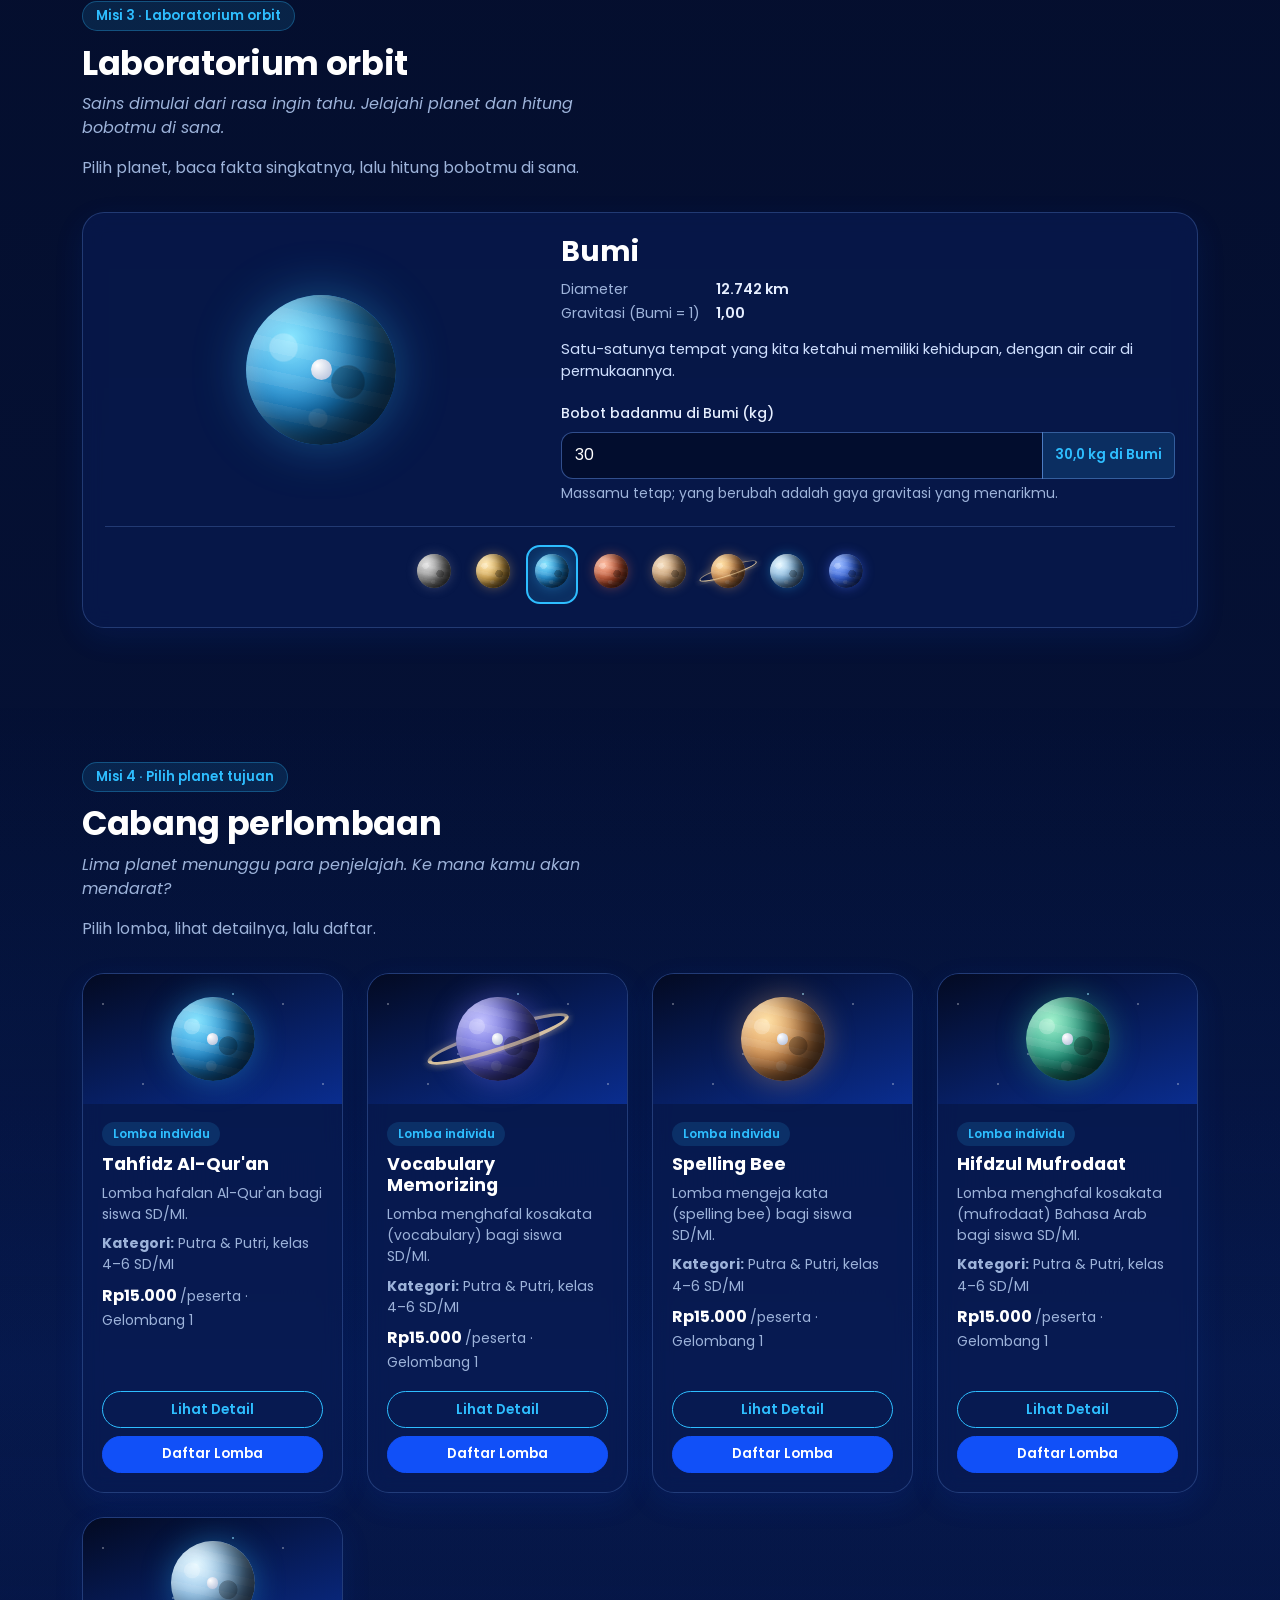
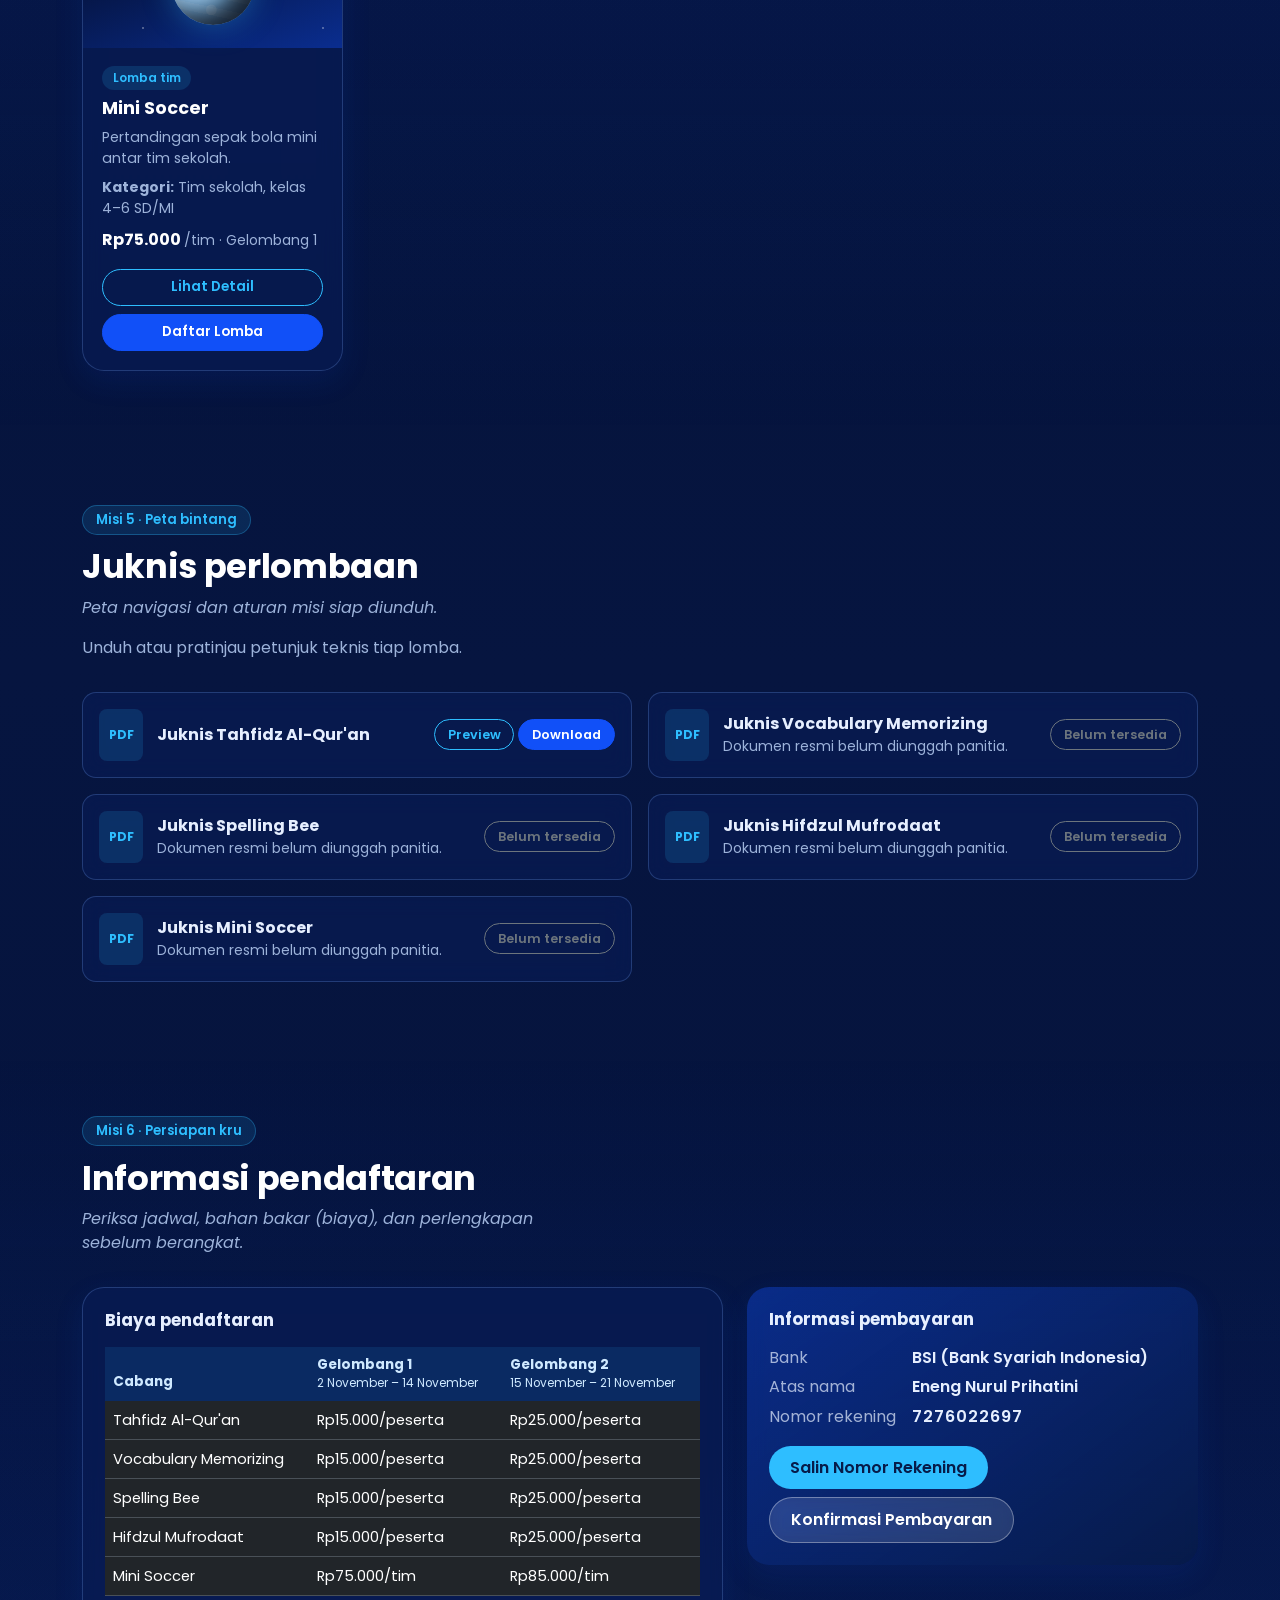
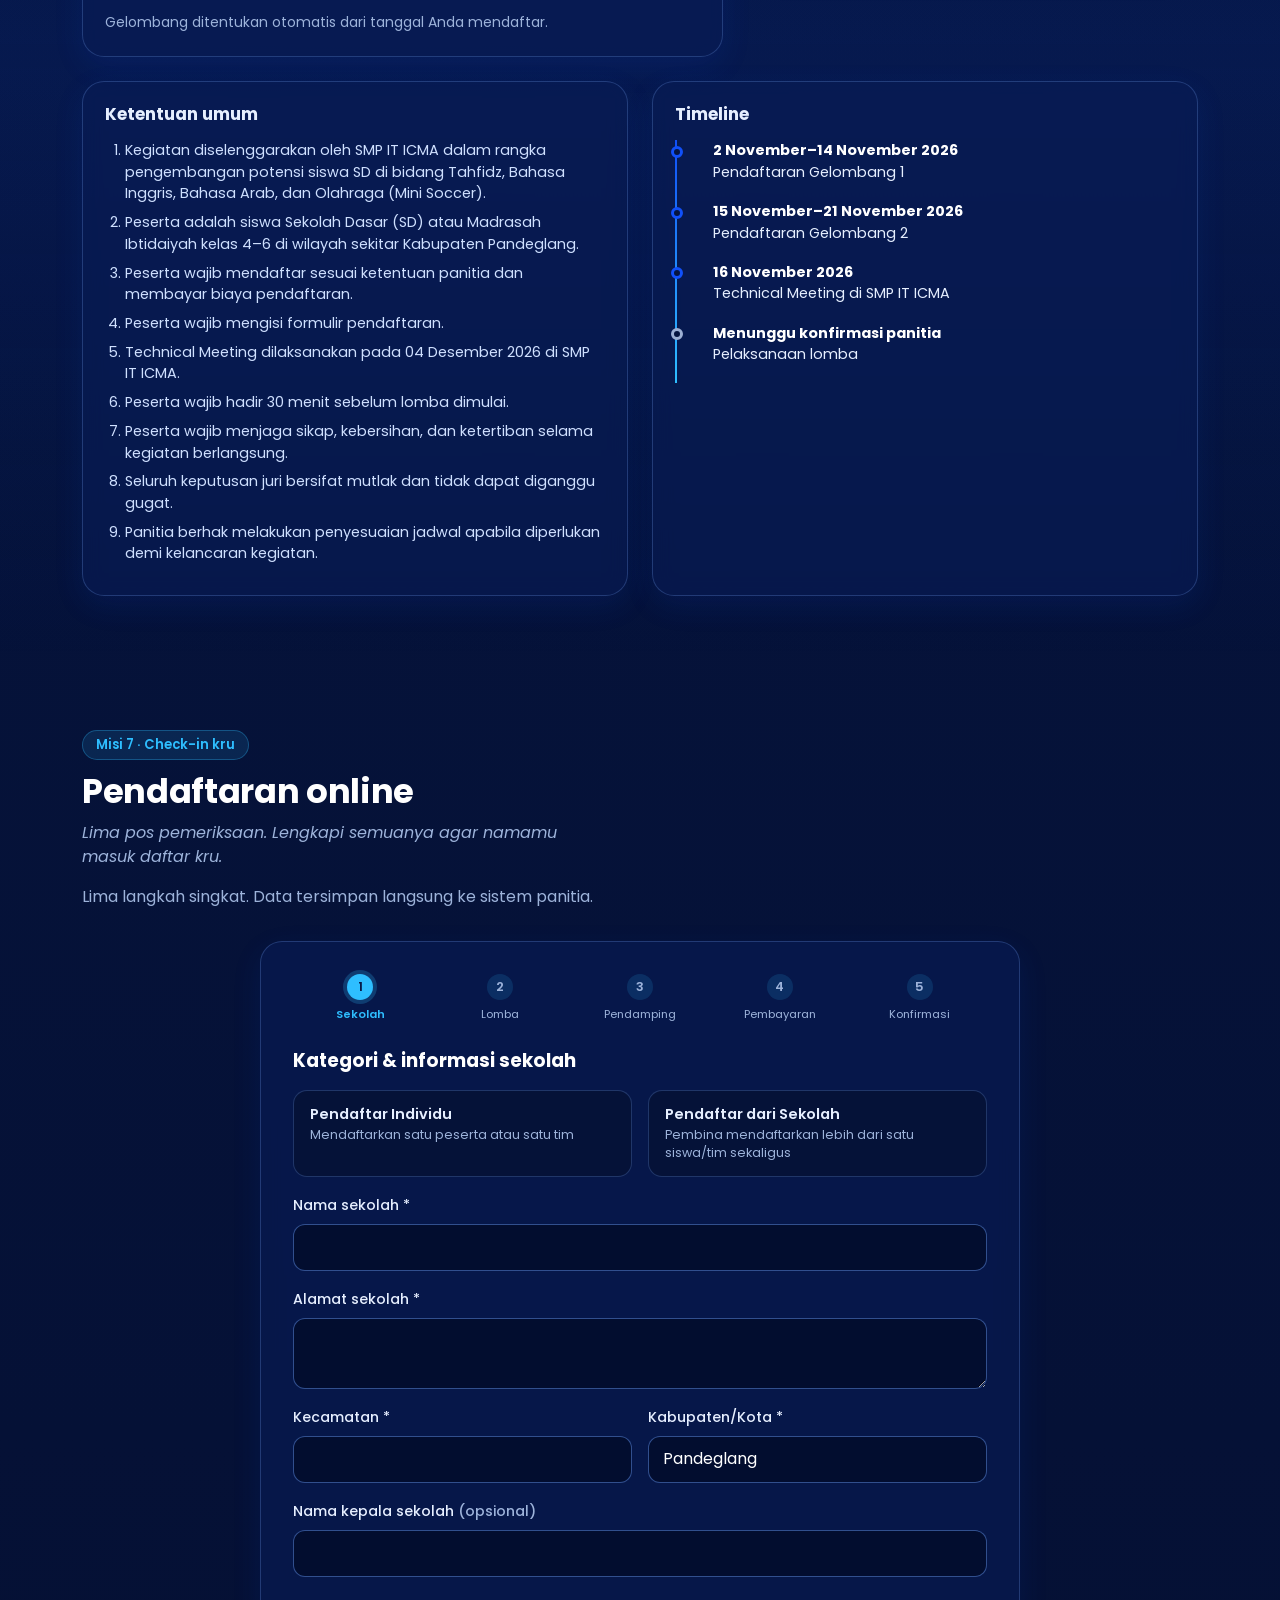
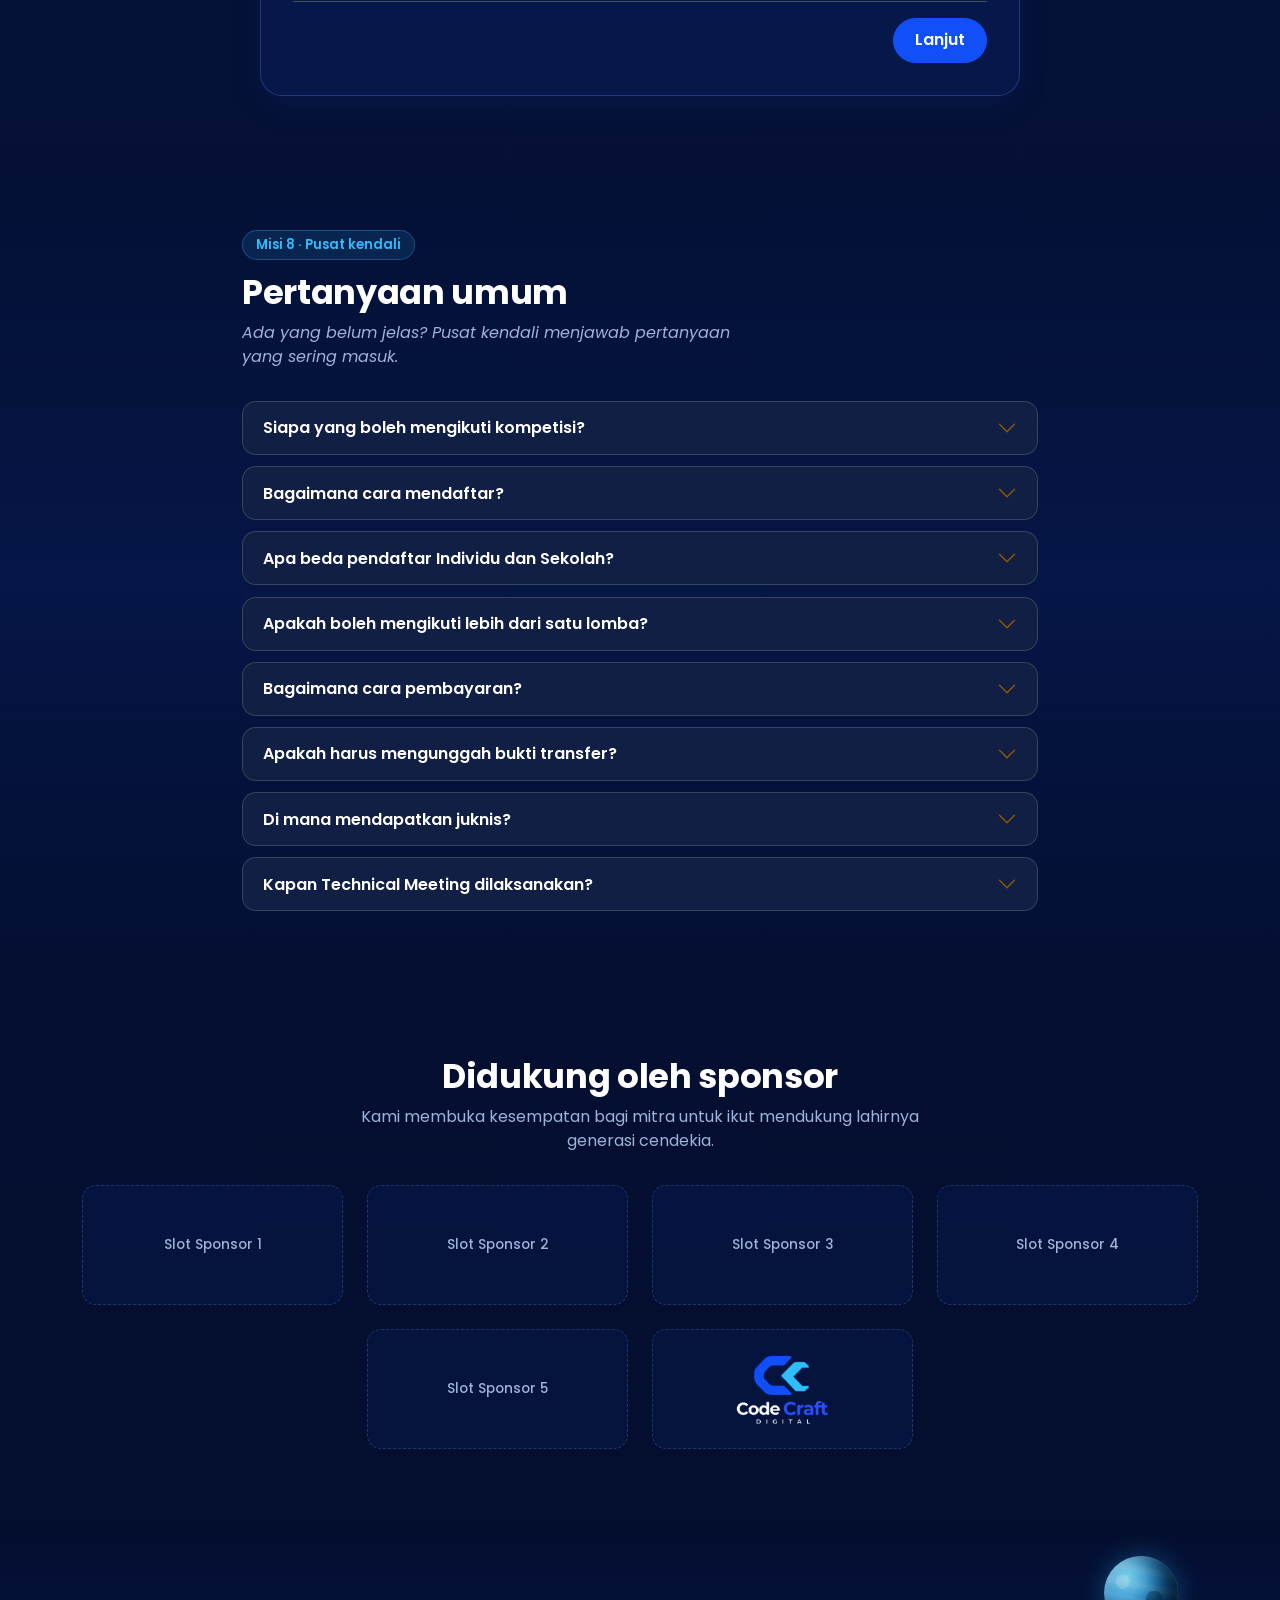
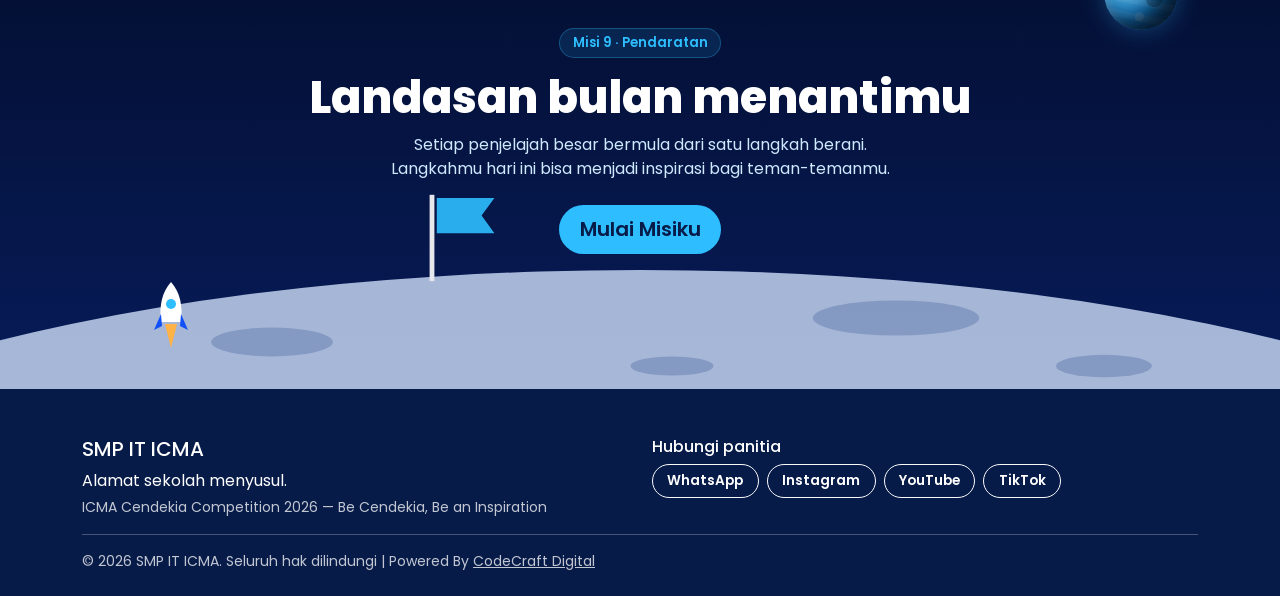
==== commit 9220468a: "menambahkan section sponsor dan merubah istilah guru menjadi pendamping saja di form pendaftaran" ====
--- a/index.html
+++ b/index.html
@@ -87,6 +87,9 @@
             <li class="nav-item">
               <a class="nav-link" href="#informasi">Informasi</a>
             </li>
+            <li class="nav-item">
+              <a class="nav-link" href="#sponsor">Sponsor</a>
+            </li>
             <li class="nav-item"><a class="nav-link" href="#faq">FAQ</a></li>
           </ul>
         </div>
@@ -166,7 +169,7 @@
                   decoding="async"
                 />
                 <figcaption>
-                  Pangkalan peluncuran: kampus SMP IT ICMA
+                  Pangkalan peluncuran: Gedung SMP IT ICMA
                 </figcaption>
               </figure>
               <div class="row g-3">
@@ -335,7 +338,7 @@
                   </li>
                   <li>Peserta wajib mengisi formulir pendaftaran.</li>
                   <li>
-                    Technical Meeting dilaksanakan pada 16 November 2026 di SMP
+                    Technical Meeting dilaksanakan pada 04 Desember 2026 di SMP
                     IT ICMA.
                   </li>
                   <li>Peserta wajib hadir 30 menit sebelum lomba dimulai.</li>
@@ -609,7 +612,7 @@
                 <div class="row g-3">
                   <div class="col-12">
                     <label class="form-label" for="f_gnama"
-                      >Nama guru pendamping *</label
+                      >Nama pendamping *</label
                     ><input class="form-control" id="f_gnama" maxlength="100" />
                   </div>
                   <div class="col-md-6">
@@ -763,6 +766,39 @@
             <h2 class="section-title">Pertanyaan umum</h2>
           </div>
           <div class="accordion" id="faqAcc"></div>
+        </div>
+      </section>
+
+      <!-- SPONSOR -->
+      <section id="sponsor" class="section">
+        <div class="container">
+          <div class="section-head text-center mx-auto" data-aos="fade-up">
+            <h2 class="section-title">Didukung oleh sponsor</h2>
+            <p class="lead-muted mb-0">
+              Kami membuka kesempatan bagi mitra untuk ikut mendukung
+              lahirnya generasi cendekia.
+            </p>
+          </div>
+          <div class="row g-3 g-md-4 justify-content-center">
+            <div class="col-6 col-md-4 col-lg-3" data-aos="fade-up">
+              <div class="sponsor-slot"><span>Slot Sponsor 1</span></div>
+            </div>
+            <div class="col-6 col-md-4 col-lg-3" data-aos="fade-up" data-aos-delay="50">
+              <div class="sponsor-slot"><span>Slot Sponsor 2</span></div>
+            </div>
+            <div class="col-6 col-md-4 col-lg-3" data-aos="fade-up" data-aos-delay="100">
+              <div class="sponsor-slot"><span>Slot Sponsor 3</span></div>
+            </div>
+            <div class="col-6 col-md-4 col-lg-3" data-aos="fade-up" data-aos-delay="150">
+              <div class="sponsor-slot"><span>Slot Sponsor 4</span></div>
+            </div>
+            <div class="col-6 col-md-4 col-lg-3" data-aos="fade-up" data-aos-delay="200">
+              <div class="sponsor-slot"><span>Slot Sponsor 5</span></div>
+            </div>
+            <div class="col-6 col-md-4 col-lg-3" data-aos="fade-up" data-aos-delay="250">
+              <div class="sponsor-slot"><span><a href="https://codecraftdigital.id"><img src="assets/sponsor-6.png" alt=""></a></span></div>
+            </div>
+          </div>
         </div>
       </section>
 
--- a/style.css
+++ b/style.css
@@ -62,6 +62,8 @@
 .lead-muted{color:var(--muted)}
 .fact{background:#fff;border:1px solid var(--line);border-radius:var(--r-md);padding:1.1rem;height:100%}
 .fact strong{display:block;font-size:1.7rem;color:var(--blue);font-weight:700}.fact span{color:var(--muted);font-size:.85rem}
+.sponsor-slot{display:grid;place-items:center;min-height:120px;padding:1.25rem;background:rgba(9,28,86,.42);border:1px dashed var(--line);border-radius:var(--r-md);color:var(--muted);font-size:.85rem;font-weight:500;text-align:center}
+.sponsor-slot img{display:block;width:100%;max-width:200px;height:76px;object-fit:contain}
 
 /* competition cards */
 .comp-card{height:100%;display:flex;flex-direction:column;background:#fff;border:1px solid var(--line);border-radius:var(--r-lg);overflow:hidden;box-shadow:var(--shadow);transition:transform .25s,box-shadow .25s;cursor:pointer}
